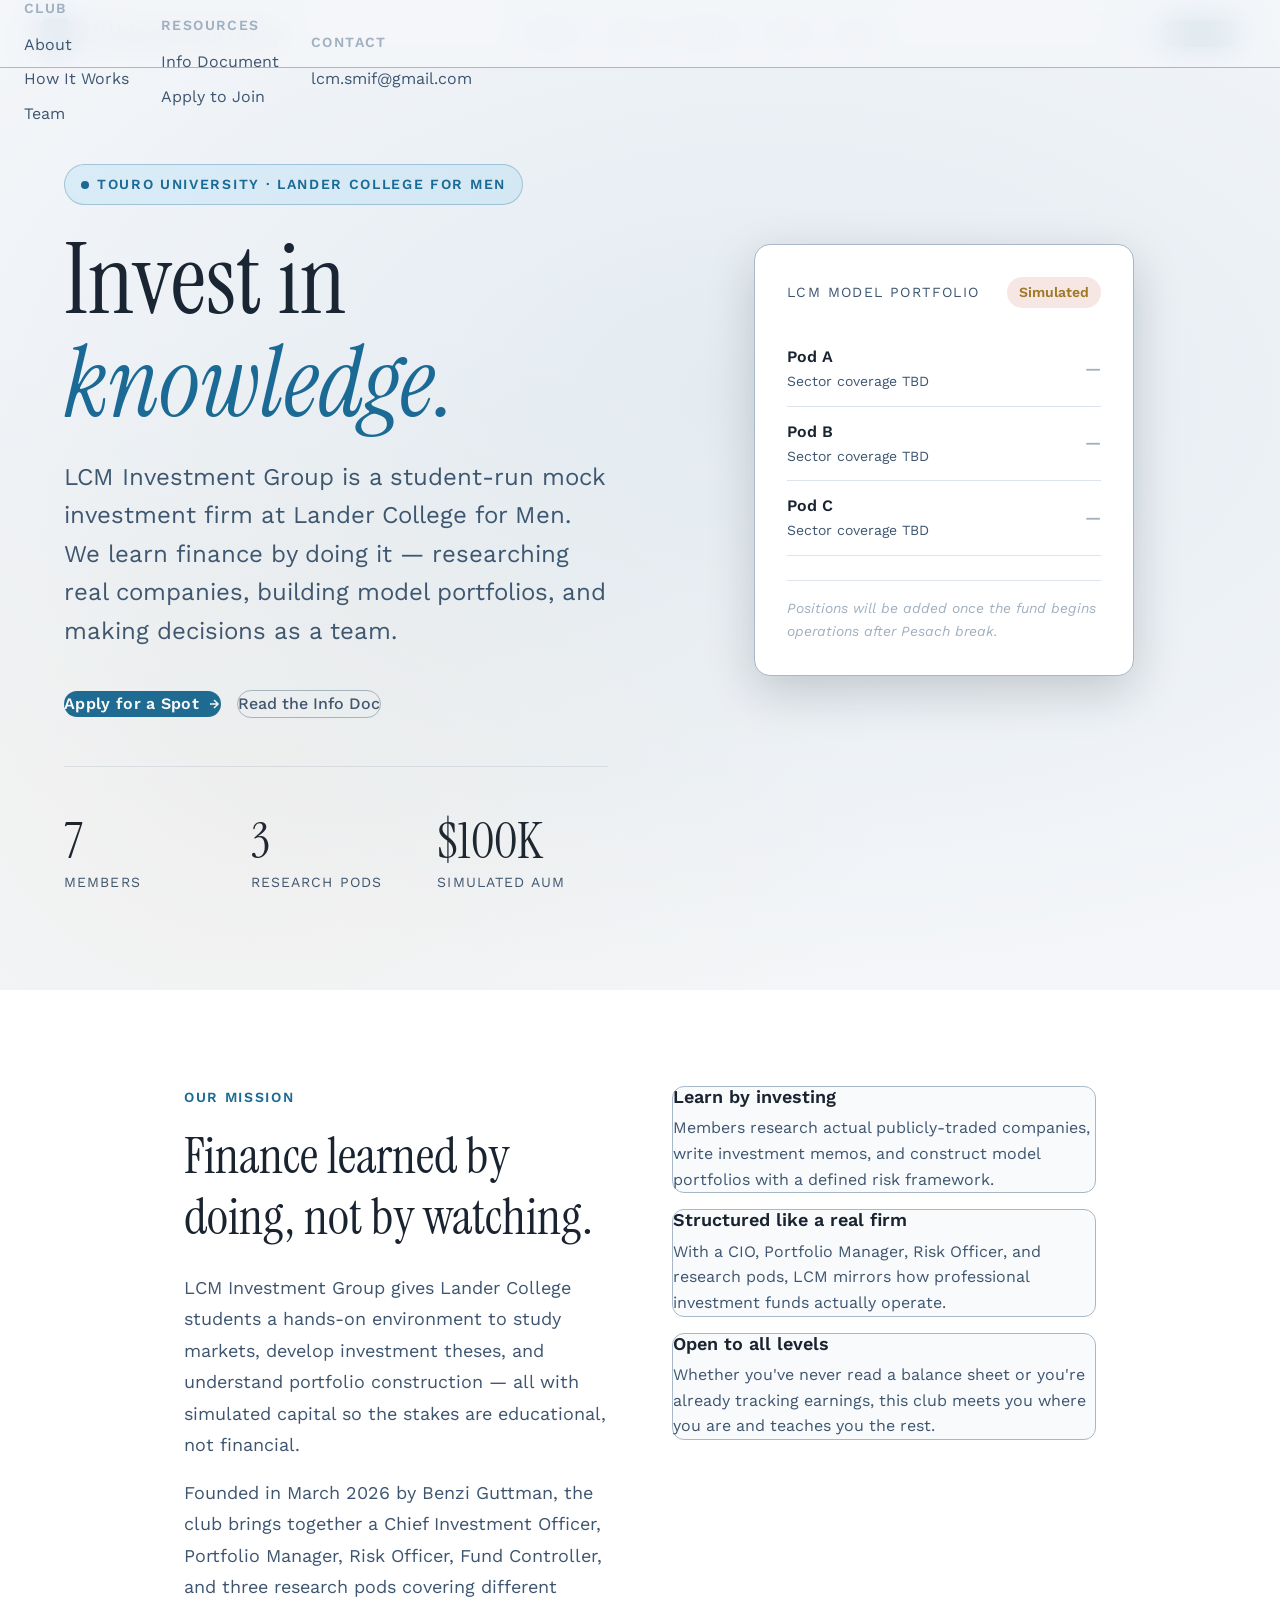
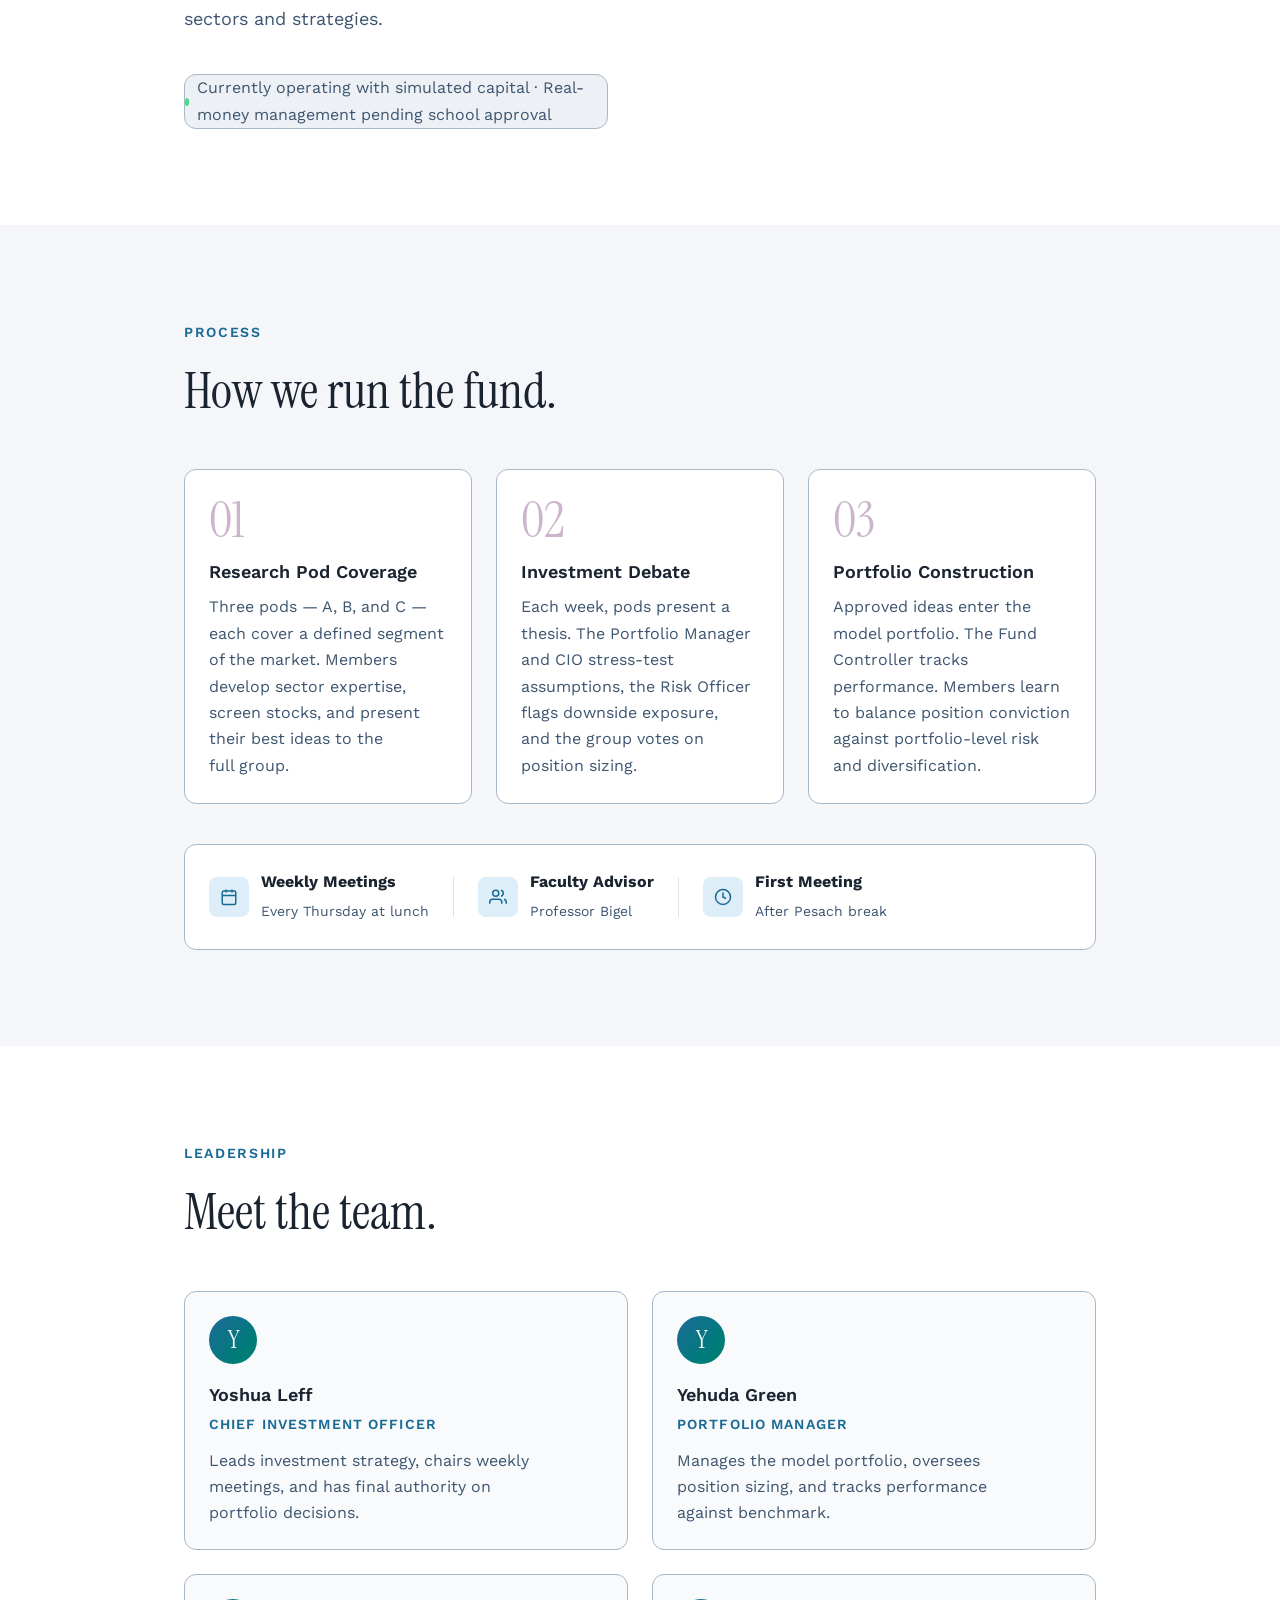
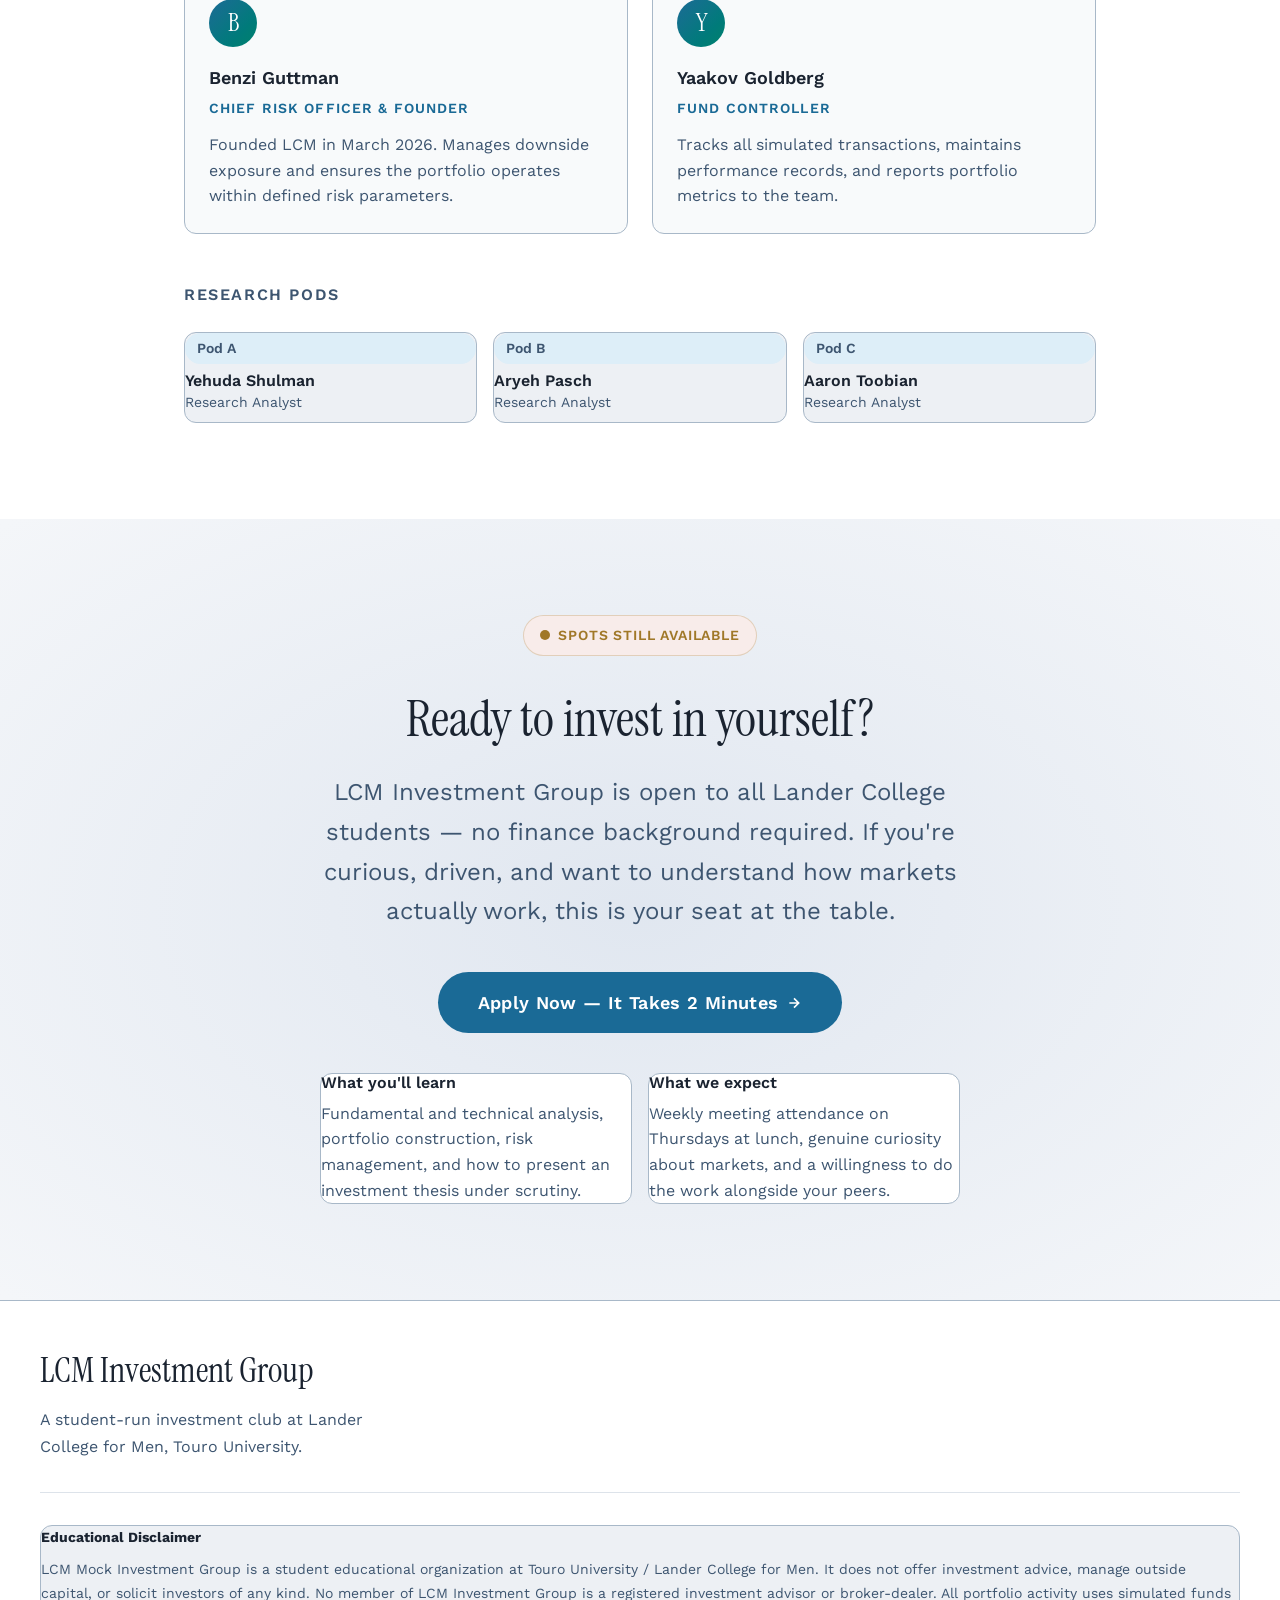
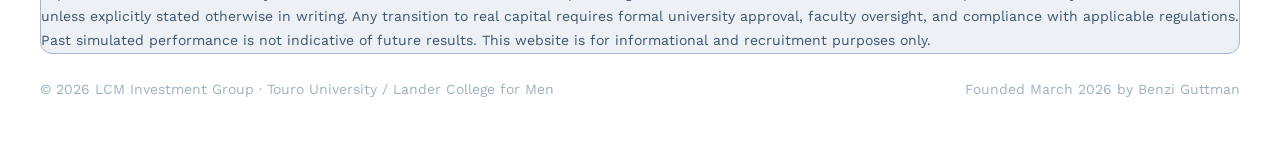
==== index.html @ 0250d92b "v3: hero stats above fold, 2x2 team grid, card alignment, step number contrast, light mode fixes" ====
<!DOCTYPE html>
<html lang="en" data-theme="dark">
<head>
<meta charset="UTF-8">
<meta name="viewport" content="width=device-width, initial-scale=1.0">
<title>LCM Investment Group</title>
<link rel="preconnect" href="https://fonts.googleapis.com">
<link rel="preconnect" href="https://fonts.gstatic.com" crossorigin>
<link href="https://fonts.googleapis.com/css2?family=Instrument+Serif:ital@0;1&family=Work+Sans:wght@300..700&display=swap" rel="stylesheet">
<style>
/* ── TOKENS ── */
:root {
  --text-xs:   clamp(0.75rem,  0.7rem  + 0.25vw, 0.875rem);
  --text-sm:   clamp(0.875rem, 0.8rem  + 0.35vw, 1rem);
  --text-base: clamp(1rem,     0.95rem + 0.25vw, 1.125rem);
  --text-lg:   clamp(1.125rem, 1rem    + 0.75vw, 1.5rem);
  --text-xl:   clamp(1.5rem,   1.2rem  + 1.25vw, 2.25rem);
  --text-2xl:  clamp(2rem,     1.2rem  + 2.5vw,  3.5rem);
  --text-hero: clamp(3rem,     0.5rem  + 7vw,    7rem);
  --space-1:0.25rem;--space-2:0.5rem;--space-3:0.75rem;--space-4:1rem;
  --space-6:1.5rem;--space-8:2rem;--space-10:2.5rem;--space-12:3rem;
  --space-16:4rem;--space-20:5rem;--space-24:6rem;
  --radius-sm:0.375rem;--radius-md:0.5rem;--radius-lg:0.75rem;--radius-xl:1rem;--radius-full:9999px;
  --transition-interactive:180ms cubic-bezier(0.16,1,0.3,1);
  --content-narrow:640px;--content-default:960px;--content-wide:1200px;
  --font-display:'Instrument Serif', Georgia, serif;
  --font-body:'Work Sans','Helvetica Neue',sans-serif;
}

/* DARK (default) */
[data-theme="dark"]{
  --color-bg:#0d1117;
  --color-surface:#13191f;
  --color-surface-2:#192028;
  --color-surface-offset:#1c242d;
  --color-divider:#243040;
  --color-border:#2a3a4a;
  --color-text:#d4dce8;
  --color-text-muted:#7a8fa6;
  --color-text-faint:#3d5060;
  --color-text-inverse:#0d1117;
  --color-primary:#4a9eca;
  --color-primary-hover:#2e84b4;
  --color-primary-active:#1a6a96;
  --color-primary-highlight:#1a2e3d;
  --color-gold:#c8a84b;
  --shadow-sm:0 1px 2px oklch(0 0 0/0.25);
  --shadow-md:0 4px 16px oklch(0 0 0/0.35);
  --shadow-lg:0 16px 48px oklch(0 0 0/0.5);
}
[data-theme="light"]{
  --color-bg:#f4f6f9;
  --color-surface:#ffffff;
  --color-surface-2:#f8fafb;
  --color-surface-offset:#edf0f4;
  --color-divider:#dde3ea;
  --color-border:#a8b8c8;
  --color-text:#1a2330;
  --color-text-muted:#3d5570;
  --color-text-faint:#a0b0c0;
  --color-text-inverse:#ffffff;
  --color-primary:#1a6a96;
  --color-primary-hover:#0d5580;
  --color-primary-active:#083e5e;
  --color-primary-highlight:#ddeef8;
  --color-gold:#a07828;
  --shadow-sm:0 1px 3px oklch(0.2 0.02 230/0.08);
  --shadow-md:0 4px 16px oklch(0.2 0.02 230/0.12);
  --shadow-lg:0 16px 48px oklch(0.2 0.02 230/0.18);
}

/* ── BASE ── */
*,*::before,*::after{box-sizing:border-box;margin:0;padding:0;}
html{scroll-behavior:smooth;scroll-padding-top:80px;-webkit-font-smoothing:antialiased;text-rendering:optimizeLegibility;}
body{min-height:100dvh;font-family:var(--font-body);font-size:var(--text-base);color:var(--color-text);background:var(--color-bg);line-height:1.65;transition:background var(--transition-interactive),color var(--transition-interactive);}
img,picture,video,canvas,svg{display:block;max-width:100%;}
ul[role="list"],ol[role="list"]{list-style:none;}
input,button,textarea,select{font:inherit;color:inherit;}
h1,h2,h3,h4,h5,h6{text-wrap:balance;line-height:1.15;}
p,li{text-wrap:pretty;max-width:68ch;}
button{cursor:pointer;background:none;border:none;}
a{color:inherit;text-decoration:none;transition:color var(--transition-interactive);}
:focus-visible{outline:2px solid var(--color-primary);outline-offset:3px;border-radius:var(--radius-sm);}
@media(prefers-reduced-motion:reduce){*,*::before,*::after{animation-duration:0.01ms!important;transition-duration:0.01ms!important;scroll-behavior:auto!important;}}

/* ── NAV ── */
nav{position:fixed;top:0;left:0;right:0;z-index:100;height:68px;display:flex;align-items:center;padding:0 var(--space-6);background:color-mix(in oklch,var(--color-bg) 85%,transparent);backdrop-filter:blur(16px);border-bottom:1px solid var(--color-border);transition:background var(--transition-interactive);}
.nav-inner{max-width:var(--content-wide);margin-inline:auto;width:100%;display:flex;align-items:center;justify-content:space-between;}
.nav-logo{display:flex;align-items:center;gap:var(--space-3);font-family:var(--font-display);font-size:var(--text-lg);font-weight:400;letter-spacing:0.02em;}
.nav-logo svg{flex-shrink:0;}
.nav-links{display:flex;align-items:center;gap:var(--space-6);}
.nav-links a{font-size:var(--text-sm);color:var(--color-text-muted);font-weight:500;letter-spacing:0.04em;text-transform:uppercase;transition:color var(--transition-interactive);}
.nav-links a:hover{color:var(--color-text);}
.nav-actions{display:flex;align-items:center;gap:var(--space-3);}
.btn-theme{padding:var(--space-2);border-radius:var(--radius-md);color:var(--color-text-muted);transition:color var(--transition-interactive),background var(--transition-interactive);}
.btn-theme:hover{color:var(--color-text);background:var(--color-surface-offset);}
.btn-primary{display:inline-flex;align-items:center;gap:var(--space-2);padding:var(--space-2) var(--space-5);background:var(--color-primary);color:var(--color-text-inverse);border-radius:var(--radius-full);font-size:var(--text-sm);font-weight:600;letter-spacing:0.02em;transition:background var(--transition-interactive),box-shadow var(--transition-interactive),transform var(--transition-interactive);}
.btn-primary:hover{background:var(--color-primary-hover);box-shadow:var(--shadow-md);transform:translateY(-1px);}
.btn-primary:active{transform:translateY(0);}
.hamburger{display:none;flex-direction:column;gap:5px;padding:var(--space-2);cursor:pointer;}
.hamburger span{display:block;width:22px;height:2px;background:var(--color-text);border-radius:2px;transition:transform 0.3s,opacity 0.3s;}
.mobile-menu{display:none;position:fixed;top:68px;left:0;right:0;background:var(--color-surface);border-bottom:1px solid var(--color-border);padding:var(--space-6);flex-direction:column;gap:var(--space-4);z-index:99;}
.mobile-menu.open{display:flex;}
.mobile-menu a{font-size:var(--text-base);color:var(--color-text-muted);font-weight:500;padding:var(--space-2) 0;border-bottom:1px solid var(--color-divider);}
.mobile-menu a:last-of-type{border-bottom:none;}
@media(max-width:768px){.nav-links{display:none;}.hamburger{display:flex;}.btn-primary{display:none;}}

/* ── SECTIONS ── */
section{padding-block:clamp(var(--space-16),8vw,var(--space-24));}
.container{max-width:var(--content-default);margin-inline:auto;padding-inline:var(--space-6);}
.container-wide{max-width:var(--content-wide);margin-inline:auto;padding-inline:var(--space-6);}

/* ── HERO ── */
#hero{padding-top:calc(68px + clamp(var(--space-16),8vw,var(--space-24)));padding-bottom:clamp(var(--space-16),8vw,var(--space-24));min-height:85dvh;display:flex;align-items:center;position:relative;overflow:hidden;}
.hero-bg{position:absolute;inset:0;background:radial-gradient(ellipse 80% 60% at 60% 40%,color-mix(in oklch,var(--color-primary) 8%,transparent),transparent),radial-gradient(ellipse 50% 50% at 20% 80%,color-mix(in oklch,var(--color-gold) 5%,transparent),transparent);pointer-events:none;}
.hero-grid{display:grid;grid-template-columns:1fr 1fr;gap:var(--space-16);align-items:start;}
.hero-eyebrow{display:inline-flex;align-items:center;gap:var(--space-2);font-size:var(--text-xs);font-weight:600;letter-spacing:0.12em;text-transform:uppercase;color:var(--color-primary);margin-bottom:var(--space-6);padding:var(--space-2) var(--space-4);background:var(--color-primary-highlight);border-radius:var(--radius-full);border:1px solid color-mix(in oklch,var(--color-primary) 30%,transparent);}
.hero-title{font-family:var(--font-display);font-size:var(--text-hero);font-weight:400;line-height:1.05;color:var(--color-text);margin-bottom:var(--space-6);}
.hero-title em{font-style:italic;color:var(--color-primary);}
.hero-subtitle{font-size:var(--text-lg);color:var(--color-text-muted);line-height:1.6;margin-bottom:var(--space-10);max-width:52ch;}
.hero-actions{display:flex;align-items:center;gap:var(--space-4);flex-wrap:wrap;}
.btn-outline{display:inline-flex;align-items:center;gap:var(--space-2);padding:var(--space-2) var(--space-5);border:1px solid var(--color-border);border-radius:var(--radius-full);font-size:var(--text-sm);font-weight:500;color:var(--color-text-muted);transition:border-color var(--transition-interactive),color var(--transition-interactive),background var(--transition-interactive);}
.btn-outline:hover{border-color:var(--color-primary);color:var(--color-text);background:var(--color-primary-highlight);}
.hero-stats{display:grid;grid-template-columns:repeat(3,1fr);gap:var(--space-4);margin-top:var(--space-12);padding-top:var(--space-12);border-top:1px solid var(--color-divider);}
.stat-value{font-family:var(--font-display);font-size:var(--text-2xl);font-weight:400;color:var(--color-text);line-height:1;}
.stat-label{font-size:var(--text-xs);color:var(--color-text-muted);text-transform:uppercase;letter-spacing:0.08em;margin-top:var(--space-1);}
.hero-visual{position:relative;display:flex;align-items:flex-start;justify-content:center;padding-top:5rem;}
.hero-card{background:var(--color-surface);border:1px solid var(--color-border);border-radius:var(--radius-xl);padding:var(--space-8);box-shadow:var(--shadow-lg);width:100%;max-width:380px;}
.card-header{display:flex;align-items:center;justify-content:space-between;margin-bottom:var(--space-6);}
.card-label{font-size:var(--text-xs);text-transform:uppercase;letter-spacing:0.1em;color:var(--color-text-muted);}
.card-badge{font-size:var(--text-xs);padding:var(--space-1) var(--space-3);background:color-mix(in oklch,var(--color-gold) 15%,var(--color-surface));color:var(--color-gold);border-radius:var(--radius-full);font-weight:600;}
.portfolio-row{display:flex;align-items:center;justify-content:space-between;padding:var(--space-3) 0;border-bottom:1px solid var(--color-divider);}
.portfolio-row:last-child{border-bottom:none;}
.ticker{font-weight:600;font-size:var(--text-sm);}
.ticker-name{font-size:var(--text-xs);color:var(--color-text-muted);}
.portfolio-change{font-size:var(--text-sm);font-weight:600;color:#4ade80;}
.portfolio-change.neg{color:#f87171;}
.card-footer{margin-top:var(--space-6);padding-top:var(--space-4);border-top:1px solid var(--color-divider);font-size:var(--text-xs);color:var(--color-text-faint);font-style:italic;}
@media(max-width:900px){.hero-grid{grid-template-columns:1fr;}.hero-visual{display:none;}}

/* ── ABOUT ── */
#about{background:var(--color-surface);}
.about-grid{display:grid;grid-template-columns:1fr 1fr;gap:var(--space-16);align-items:start;}
.section-eyebrow{font-size:var(--text-xs);font-weight:600;letter-spacing:0.12em;text-transform:uppercase;color:var(--color-primary);margin-bottom:var(--space-4);}
.section-title{font-family:var(--font-display);font-size:var(--text-2xl);font-weight:400;color:var(--color-text);margin-bottom:var(--space-6);line-height:1.2;}
.section-body{color:var(--color-text-muted);line-height:1.75;margin-bottom:var(--space-4);}
.status-pill{display:inline-flex;align-items:center;gap:var(--space-2);padding:var(--space-3) var(--space-5);background:var(--color-surface-offset);border:1px solid var(--color-border);border-radius:var(--radius-lg);font-size:var(--text-sm);color:var(--color-text-muted);margin-top:var(--space-6);}
.status-dot{width:8px;height:8px;border-radius:50%;background:#4ade80;animation:pulse 2s infinite;}
@keyframes pulse{0%,100%{opacity:1;}50%{opacity:0.4;}}
.about-pillars{display:flex;flex-direction:column;gap:var(--space-4);}
.pillar{padding:var(--space-5) var(--space-6);background:var(--color-surface-2);border:1px solid var(--color-border);border-radius:var(--radius-lg);}
.pillar h3{font-size:var(--text-base);font-weight:600;color:var(--color-text);margin-bottom:var(--space-2);}
.pillar p{font-size:var(--text-sm);color:var(--color-text-muted);line-height:1.6;}
@media(max-width:768px){.about-grid{grid-template-columns:1fr;gap:var(--space-10);}}

/* ── HOW IT WORKS ── */
.hiw-grid{display:grid;grid-template-columns:repeat(3,1fr);gap:var(--space-6);margin-top:var(--space-12);}
.hiw-card{padding:var(--space-6);background:var(--color-surface);border:1px solid var(--color-border);border-radius:var(--radius-lg);position:relative;}
.hiw-number{font-family:var(--font-display);font-size:var(--text-2xl);font-weight:400;color:color-mix(in oklch,var(--color-primary) 40%,var(--color-surface));line-height:1;margin-bottom:var(--space-4);}
.hiw-title{font-size:var(--text-base);font-weight:600;color:var(--color-text);margin-bottom:var(--space-3);}
.hiw-body{font-size:var(--text-sm);color:var(--color-text-muted);line-height:1.65;}
@media(max-width:768px){.hiw-grid{grid-template-columns:1fr;}}
.meetings-strip{margin-top:var(--space-10);padding:var(--space-6);background:var(--color-surface);border:1px solid var(--color-border);border-radius:var(--radius-lg);display:flex;align-items:center;gap:var(--space-6);flex-wrap:wrap;}
.meeting-item{display:flex;align-items:center;gap:var(--space-3);}
.meeting-icon{width:40px;height:40px;border-radius:var(--radius-md);background:var(--color-primary-highlight);display:flex;align-items:center;justify-content:center;flex-shrink:0;}
.meeting-text strong{display:block;font-size:var(--text-sm);color:var(--color-text);}
.meeting-text span{font-size:var(--text-xs);color:var(--color-text-muted);}
.sep{width:1px;height:40px;background:var(--color-divider);}
@media(max-width:600px){.sep{display:none;}.meetings-strip{flex-direction:column;align-items:flex-start;}}

/* ── TEAM ── */
#team{background:var(--color-surface);}
.team-grid{display:grid;grid-template-columns:repeat(2,1fr);gap:var(--space-6);margin-top:var(--space-12);}
.team-card{padding:var(--space-6);background:var(--color-surface-2);border:1px solid var(--color-border);border-radius:var(--radius-lg);transition:box-shadow var(--transition-interactive),transform var(--transition-interactive);}
.team-card:hover{box-shadow:var(--shadow-md);transform:translateY(-2px);}
.team-avatar{width:48px;height:48px;border-radius:var(--radius-full);background:linear-gradient(135deg,var(--color-primary),color-mix(in oklch,var(--color-primary) 60%,var(--color-gold)));display:flex;align-items:center;justify-content:center;font-family:var(--font-display);font-size:var(--text-lg);color:white;font-weight:400;margin-bottom:var(--space-4);}
.team-name{font-weight:600;font-size:var(--text-base);color:var(--color-text);margin-bottom:var(--space-1);}
.team-role{font-size:var(--text-xs);text-transform:uppercase;letter-spacing:0.08em;color:var(--color-primary);font-weight:600;margin-bottom:var(--space-3);}
.team-desc{font-size:var(--text-sm);color:var(--color-text-muted);line-height:1.6;}
.pod-section{margin-top:var(--space-12);}
.pod-title{font-size:var(--text-sm);font-weight:600;text-transform:uppercase;letter-spacing:0.1em;color:var(--color-text-muted);margin-bottom:var(--space-6);}
.pod-grid{display:grid;grid-template-columns:repeat(3,1fr);gap:var(--space-4);}
.pod-card{padding:var(--space-5);background:var(--color-surface-offset);border:1px solid var(--color-border);border-radius:var(--radius-lg);}
.pod-card h4{font-size:var(--text-sm);font-weight:600;color:var(--color-text);}
.pod-card span{font-size:var(--text-xs);color:var(--color-text-muted);display:block;margin-bottom:var(--space-2);}
.pod-label{font-size:var(--text-xs);padding:var(--space-1) var(--space-3);border-radius:var(--radius-full);background:var(--color-primary-highlight);color:var(--color-primary);font-weight:600;display:inline-block;}
@media(max-width:768px){.pod-grid{grid-template-columns:1fr;}.team-grid{grid-template-columns:1fr;}}

/* ── JOIN ── */
#join{background:radial-gradient(ellipse 70% 70% at 50% 50%,color-mix(in oklch,var(--color-primary) 10%,var(--color-bg)),var(--color-bg));}
.join-inner{max-width:var(--content-narrow);margin-inline:auto;text-align:center;}
.join-inner .section-title{font-size:var(--text-2xl);}
.join-body{font-size:var(--text-lg);color:var(--color-text-muted);margin-bottom:var(--space-10);max-width:50ch;margin-inline:auto;}
.join-cards{display:grid;grid-template-columns:1fr 1fr;gap:var(--space-4);margin-top:var(--space-10);text-align:left;}
.join-card{padding:var(--space-5);background:var(--color-surface);border:1px solid var(--color-border);border-radius:var(--radius-lg);}
.join-card h3{font-size:var(--text-sm);font-weight:600;color:var(--color-text);margin-bottom:var(--space-2);}
.join-card p{font-size:var(--text-sm);color:var(--color-text-muted);line-height:1.6;}
.spots-badge{display:inline-flex;align-items:center;gap:var(--space-2);padding:var(--space-2) var(--space-4);background:color-mix(in oklch,var(--color-gold) 12%,var(--color-surface));border:1px solid color-mix(in oklch,var(--color-gold) 25%,transparent);color:var(--color-gold);border-radius:var(--radius-full);font-size:var(--text-xs);font-weight:600;letter-spacing:0.06em;text-transform:uppercase;margin-bottom:var(--space-8);}
@media(max-width:600px){.join-cards{grid-template-columns:1fr;}}

/* ── FOOTER ── */
footer{background:var(--color-surface);border-top:1px solid var(--color-border);padding:var(--space-10) var(--space-6);}
.footer-inner{max-width:var(--content-wide);margin-inline:auto;}
.footer-top{display:flex;justify-content:space-between;align-items:flex-start;gap:var(--space-8);margin-bottom:var(--space-8);padding-bottom:var(--space-8);border-bottom:1px solid var(--color-divider);flex-wrap:wrap;}
.footer-logo{font-family:var(--font-display);font-size:var(--text-xl);color:var(--color-text);}
.footer-tagline{font-size:var(--text-sm);color:var(--color-text-muted);margin-top:var(--space-2);max-width:36ch;}
.footer-nav{display:flex;gap:var(--space-8);flex-wrap:wrap;}
.footer-nav-col h4{font-size:var(--text-xs);font-weight:600;text-transform:uppercase;letter-spacing:0.1em;color:var(--color-text-faint);margin-bottom:var(--space-4);}
.footer-nav-col a{display:block;font-size:var(--text-sm);color:var(--color-text-muted);margin-bottom:var(--space-2);transition:color var(--transition-interactive);}
.footer-nav-col a:hover{color:var(--color-text);}
.footer-disclaimer{background:var(--color-surface-offset);border:1px solid var(--color-border);border-radius:var(--radius-lg);padding:var(--space-5) var(--space-6);font-size:var(--text-xs);color:var(--color-text-muted);line-height:1.7;}
.footer-disclaimer strong{color:var(--color-text);display:block;margin-bottom:var(--space-2);}
.footer-bottom{margin-top:var(--space-6);display:flex;justify-content:space-between;align-items:center;gap:var(--space-4);flex-wrap:wrap;}
.footer-copy{font-size:var(--text-xs);color:var(--color-text-faint);}

/* ── SCROLL REVEAL ── */
.reveal{opacity:0;transform:translateY(20px);transition:opacity 0.6s cubic-bezier(0.16,1,0.3,1),transform 0.6s cubic-bezier(0.16,1,0.3,1);}
.reveal.visible{opacity:1;transform:none;}
</style>
</head>
<body>

<!-- NAV -->
<nav>
  <div class="nav-inner">
    <a href="#hero" class="nav-logo" aria-label="LCM Investment Group home">
      <svg width="32" height="32" viewBox="0 0 32 32" fill="none" aria-hidden="true">
        <rect width="32" height="32" rx="8" fill="var(--color-primary)"/>
        <text x="16" y="22" text-anchor="middle" font-family="Georgia,serif" font-size="14" font-weight="700" fill="white">LCM</text>
      </svg>
      LCM Investment Group
    </a>
    <div class="nav-links">
      <a href="#about">About</a>
      <a href="#how-it-works">How It Works</a>
      <a href="#team">Team</a>
      <a href="#join">Join</a>
    </div>
    <div class="nav-actions">
      <button class="btn-theme" data-theme-toggle aria-label="Switch to light mode">
        <svg width="18" height="18" viewBox="0 0 24 24" fill="none" stroke="currentColor" stroke-width="2"><path d="M21 12.79A9 9 0 1 1 11.21 3 7 7 0 0 0 21 12.79z"/></svg>
      </button>
      <a href="https://docs.google.com/forms/d/e/1FAIpQLSfr2iIIX5mqm8g7_Rid_zwFWo1zIdZO_jrtp0y2jBqAqrcKNw/viewform" target="_blank" rel="noopener noreferrer" class="btn-primary">Join Now</a>
    </div>
    <button class="hamburger" aria-label="Open navigation" aria-expanded="false" id="hamburger">
      <span></span><span></span><span></span>
    </button>
  </div>
</nav>

<div class="mobile-menu" id="mobile-menu" role="navigation" aria-label="Mobile navigation">
  <a href="#about" onclick="closeMobile()">About</a>
  <a href="#how-it-works" onclick="closeMobile()">How It Works</a>
  <a href="#team" onclick="closeMobile()">Team</a>
  <a href="#join" onclick="closeMobile()">Join</a>
  <a href="https://docs.google.com/forms/d/e/1FAIpQLSfr2iIIX5mqm8g7_Rid_zwFWo1zIdZO_jrtp0y2jBqAqrcKNw/viewform" target="_blank" rel="noopener noreferrer" class="btn-primary" style="margin-top:0.5rem;justify-content:center;">Apply Now</a>
</div>

<!-- HERO -->
<section id="hero">
  <div class="hero-bg" aria-hidden="true"></div>
  <div class="container-wide">
    <div class="hero-grid">
      <div>
        <div class="hero-eyebrow reveal">
          <svg width="8" height="8" viewBox="0 0 8 8" fill="currentColor" aria-hidden="true"><circle cx="4" cy="4" r="4"/></svg>
          Touro University · Lander College for Men
        </div>
        <h1 class="hero-title reveal">
          Invest in<br><em>knowledge.</em>
        </h1>
        <p class="hero-subtitle reveal">
          LCM Investment Group is a student-run mock investment firm at Lander College for Men. We learn finance by doing it — researching real companies, building model portfolios, and making decisions as a team.
        </p>
        <div class="hero-actions reveal">
          <a href="https://docs.google.com/forms/d/e/1FAIpQLSfr2iIIX5mqm8g7_Rid_zwFWo1zIdZO_jrtp0y2jBqAqrcKNw/viewform" target="_blank" rel="noopener noreferrer" class="btn-primary">
            Apply for a Spot
            <svg width="14" height="14" viewBox="0 0 24 24" fill="none" stroke="currentColor" stroke-width="2.5" aria-hidden="true"><path d="M5 12h14M12 5l7 7-7 7"/></svg>
          </a>
          <a href="https://docs.google.com/document/d/1LVEuWN-xTGbvA8P8xXho91gXIbt4tIsUsh_a20SpdHM/edit?usp=sharing" target="_blank" rel="noopener noreferrer" class="btn-outline">
            Read the Info Doc
          </a>
        </div>
        <div class="hero-stats reveal">
          <div><div class="stat-value">7</div><div class="stat-label">Members</div></div>
          <div><div class="stat-value">3</div><div class="stat-label">Research Pods</div></div>
          <div><div class="stat-value">$100K</div><div class="stat-label">Simulated AUM</div></div>
        </div>
      </div>
      <div class="hero-visual" aria-hidden="true">
        <div class="hero-card">
          <div class="card-header">
            <span class="card-label">LCM Model Portfolio</span>
            <span class="card-badge">Simulated</span>
          </div>
          <div class="portfolio-row">
            <div><div class="ticker">Pod A</div><div class="ticker-name">Sector coverage TBD</div></div>
            <div class="portfolio-change" style="color:var(--color-text-faint);">—</div>
          </div>
          <div class="portfolio-row">
            <div><div class="ticker">Pod B</div><div class="ticker-name">Sector coverage TBD</div></div>
            <div class="portfolio-change" style="color:var(--color-text-faint);">—</div>
          </div>
          <div class="portfolio-row">
            <div><div class="ticker">Pod C</div><div class="ticker-name">Sector coverage TBD</div></div>
            <div class="portfolio-change" style="color:var(--color-text-faint);">—</div>
          </div>
          <div class="card-footer">Positions will be added once the fund begins operations after Pesach break.</div>
        </div>
      </div>
    </div>
  </div>
</section>

<!-- ABOUT -->
<section id="about">
  <div class="container">
    <div class="about-grid">
      <div>
        <p class="section-eyebrow reveal">Our Mission</p>
        <h2 class="section-title reveal">Finance learned by doing, not by watching.</h2>
        <p class="section-body reveal">
          LCM Investment Group gives Lander College students a hands-on environment to study markets, develop investment theses, and understand portfolio construction — all with simulated capital so the stakes are educational, not financial.
        </p>
        <p class="section-body reveal">
          Founded in March 2026 by Benzi Guttman, the club brings together a Chief Investment Officer, Portfolio Manager, Risk Officer, Fund Controller, and three research pods covering different sectors and strategies.
        </p>
        <div class="status-pill reveal">
          <span class="status-dot"></span>
          Currently operating with simulated capital · Real-money management pending school approval
        </div>
      </div>
      <div class="about-pillars reveal">
        <div class="pillar">
          <h3>Learn by investing</h3>
          <p>Members research actual publicly-traded companies, write investment memos, and construct model portfolios with a defined risk framework.</p>
        </div>
        <div class="pillar">
          <h3>Structured like a real firm</h3>
          <p>With a CIO, Portfolio Manager, Risk Officer, and research pods, LCM mirrors how professional investment funds actually operate.</p>
        </div>
        <div class="pillar">
          <h3>Open to all levels</h3>
          <p>Whether you've never read a balance sheet or you're already tracking earnings, this club meets you where you are and teaches you the rest.</p>
        </div>
      </div>
    </div>
  </div>
</section>

<!-- HOW IT WORKS -->
<section id="how-it-works">
  <div class="container">
    <p class="section-eyebrow reveal">Process</p>
    <h2 class="section-title reveal">How we run the fund.</h2>
    <div class="hiw-grid">
      <div class="hiw-card reveal">
        <div class="hiw-number">01</div>
        <h3 class="hiw-title">Research Pod Coverage</h3>
        <p class="hiw-body">Three pods — A, B, and C — each cover a defined segment of the market. Members develop sector expertise, screen stocks, and present their best ideas to the full group.</p>
      </div>
      <div class="hiw-card reveal">
        <div class="hiw-number">02</div>
        <h3 class="hiw-title">Investment Debate</h3>
        <p class="hiw-body">Each week, pods present a thesis. The Portfolio Manager and CIO stress-test assumptions, the Risk Officer flags downside exposure, and the group votes on position sizing.</p>
      </div>
      <div class="hiw-card reveal">
        <div class="hiw-number">03</div>
        <h3 class="hiw-title">Portfolio Construction</h3>
        <p class="hiw-body">Approved ideas enter the model portfolio. The Fund Controller tracks performance. Members learn to balance position conviction against portfolio-level risk and diversification.</p>
      </div>
    </div>
    <div class="meetings-strip reveal">
      <div class="meeting-item">
        <div class="meeting-icon">
          <svg width="18" height="18" viewBox="0 0 24 24" fill="none" stroke="var(--color-primary)" stroke-width="2" aria-hidden="true"><rect x="3" y="4" width="18" height="18" rx="2"/><line x1="16" y1="2" x2="16" y2="6"/><line x1="8" y1="2" x2="8" y2="6"/><line x1="3" y1="10" x2="21" y2="10"/></svg>
        </div>
        <div class="meeting-text">
          <strong>Weekly Meetings</strong>
          <span>Every Thursday at lunch</span>
        </div>
      </div>
      <div class="sep" aria-hidden="true"></div>
      <div class="meeting-item">
        <div class="meeting-icon">
          <svg width="18" height="18" viewBox="0 0 24 24" fill="none" stroke="var(--color-primary)" stroke-width="2" aria-hidden="true"><path d="M17 21v-2a4 4 0 0 0-4-4H5a4 4 0 0 0-4 4v2"/><circle cx="9" cy="7" r="4"/><path d="M23 21v-2a4 4 0 0 0-3-3.87"/><path d="M16 3.13a4 4 0 0 1 0 7.75"/></svg>
        </div>
        <div class="meeting-text">
          <strong>Faculty Advisor</strong>
          <span>Professor Bigel</span>
        </div>
      </div>
      <div class="sep" aria-hidden="true"></div>
      <div class="meeting-item">
        <div class="meeting-icon">
          <svg width="18" height="18" viewBox="0 0 24 24" fill="none" stroke="var(--color-primary)" stroke-width="2" aria-hidden="true"><circle cx="12" cy="12" r="10"/><polyline points="12 6 12 12 16 14"/></svg>
        </div>
        <div class="meeting-text">
          <strong>First Meeting</strong>
          <span>After Pesach break</span>
        </div>
      </div>
    </div>
  </div>
</section>

<!-- TEAM -->
<section id="team">
  <div class="container">
    <p class="section-eyebrow reveal">Leadership</p>
    <h2 class="section-title reveal">Meet the team.</h2>
    <div class="team-grid">
      <div class="team-card reveal">
        <div class="team-avatar">Y</div>
        <div class="team-name">Yoshua Leff</div>
        <div class="team-role">Chief Investment Officer</div>
        <p class="team-desc">Leads investment strategy, chairs weekly meetings, and has final authority on portfolio decisions.</p>
      </div>
      <div class="team-card reveal">
        <div class="team-avatar">Y</div>
        <div class="team-name">Yehuda Green</div>
        <div class="team-role">Portfolio Manager</div>
        <p class="team-desc">Manages the model portfolio, oversees position sizing, and tracks performance against benchmark.</p>
      </div>
      <div class="team-card reveal">
        <div class="team-avatar">B</div>
        <div class="team-name">Benzi Guttman</div>
        <div class="team-role">Chief Risk Officer & Founder</div>
        <p class="team-desc">Founded LCM in March 2026. Manages downside exposure and ensures the portfolio operates within defined risk parameters.</p>
      </div>
      <div class="team-card reveal">
        <div class="team-avatar">Y</div>
        <div class="team-name">Yaakov Goldberg</div>
        <div class="team-role">Fund Controller</div>
        <p class="team-desc">Tracks all simulated transactions, maintains performance records, and reports portfolio metrics to the team.</p>
      </div>
    </div>
    <div class="pod-section reveal">
      <p class="pod-title">Research Pods</p>
      <div class="pod-grid">
        <div class="pod-card">
          <span class="pod-label">Pod A</span>
          <h4 style="margin-top:0.5rem;">Yehuda Shulman</h4>
          <span>Research Analyst</span>
        </div>
        <div class="pod-card">
          <span class="pod-label">Pod B</span>
          <h4 style="margin-top:0.5rem;">Aryeh Pasch</h4>
          <span>Research Analyst</span>
        </div>
        <div class="pod-card">
          <span class="pod-label">Pod C</span>
          <h4 style="margin-top:0.5rem;">Aaron Toobian</h4>
          <span>Research Analyst</span>
        </div>
      </div>
    </div>
  </div>
</section>

<!-- JOIN -->
<section id="join">
  <div class="container">
    <div class="join-inner">
      <div class="spots-badge reveal">
        <svg width="10" height="10" viewBox="0 0 10 10" fill="currentColor" aria-hidden="true"><circle cx="5" cy="5" r="5"/></svg>
        Spots Still Available
      </div>
      <h2 class="section-title reveal">Ready to invest in yourself?</h2>
      <p class="join-body reveal">
        LCM Investment Group is open to all Lander College students — no finance background required. If you're curious, driven, and want to understand how markets actually work, this is your seat at the table.
      </p>
      <a href="https://docs.google.com/forms/d/e/1FAIpQLSfr2iIIX5mqm8g7_Rid_zwFWo1zIdZO_jrtp0y2jBqAqrcKNw/viewform" target="_blank" rel="noopener noreferrer" class="btn-primary reveal" style="font-size:var(--text-base);padding:var(--space-4) var(--space-10);border-radius:var(--radius-full);">
        Apply Now — It Takes 2 Minutes
        <svg width="16" height="16" viewBox="0 0 24 24" fill="none" stroke="currentColor" stroke-width="2.5" aria-hidden="true"><path d="M5 12h14M12 5l7 7-7 7"/></svg>
      </a>
      <div class="join-cards reveal">
        <div class="join-card">
          <h3>What you'll learn</h3>
          <p>Fundamental and technical analysis, portfolio construction, risk management, and how to present an investment thesis under scrutiny.</p>
        </div>
        <div class="join-card">
          <h3>What we expect</h3>
          <p>Weekly meeting attendance on Thursdays at lunch, genuine curiosity about markets, and a willingness to do the work alongside your peers.</p>
        </div>
      </div>
    </div>
  </div>
</section>

<!-- FOOTER -->
<footer>
  <div class="footer-inner">
    <div class="footer-top">
      <div>
        <div class="footer-logo">LCM Investment Group</div>
        <p class="footer-tagline">A student-run investment club at Lander College for Men, Touro University.</p>
      </div>
      <nav class="footer-nav" aria-label="Footer navigation">
        <div class="footer-nav-col">
          <h4>Club</h4>
          <a href="#about">About</a>
          <a href="#how-it-works">How It Works</a>
          <a href="#team">Team</a>
        </div>
        <div class="footer-nav-col">
          <h4>Resources</h4>
          <a href="https://docs.google.com/document/d/1LVEuWN-xTGbvA8P8xXho91gXIbt4tIsUsh_a20SpdHM/edit?usp=sharing" target="_blank" rel="noopener noreferrer">Info Document</a>
          <a href="https://docs.google.com/forms/d/e/1FAIpQLSfr2iIIX5mqm8g7_Rid_zwFWo1zIdZO_jrtp0y2jBqAqrcKNw/viewform" target="_blank" rel="noopener noreferrer">Apply to Join</a>
        </div>
        <div class="footer-nav-col">
          <h4>Contact</h4>
          <a href="mailto:lcm.smif@gmail.com">lcm.smif@gmail.com</a>
        </div>
      </nav>
    </div>
    <div class="footer-disclaimer" role="note">
      <strong>Educational Disclaimer</strong>
      LCM Mock Investment Group is a student educational organization at Touro University / Lander College for Men. It does not offer investment advice, manage outside capital, or solicit investors of any kind. No member of LCM Investment Group is a registered investment advisor or broker-dealer. All portfolio activity uses simulated funds unless explicitly stated otherwise in writing. Any transition to real capital requires formal university approval, faculty oversight, and compliance with applicable regulations. Past simulated performance is not indicative of future results. This website is for informational and recruitment purposes only.
    </div>
    <div class="footer-bottom">
      <span class="footer-copy">&copy; 2026 LCM Investment Group &middot; Touro University / Lander College for Men</span>
      <span class="footer-copy">Founded March 2026 by Benzi Guttman</span>
    </div>
  </div>
</footer>

<script>
// Theme toggle
(function(){
  const t=document.querySelector('[data-theme-toggle]'),r=document.documentElement;
  let d=matchMedia('(prefers-color-scheme:dark)').matches?'dark':'light';
  r.setAttribute('data-theme',d);
  if(t)t.addEventListener('click',()=>{
    d=d==='dark'?'light':'dark';
    r.setAttribute('data-theme',d);
    t.setAttribute('aria-label','Switch to '+(d==='dark'?'light':'dark')+' mode');
    t.innerHTML=d==='dark'
      ?'<svg width="18" height="18" viewBox="0 0 24 24" fill="none" stroke="currentColor" stroke-width="2"><path d="M21 12.79A9 9 0 1 1 11.21 3 7 7 0 0 0 21 12.79z"/></svg>'
      :'<svg width="18" height="18" viewBox="0 0 24 24" fill="none" stroke="currentColor" stroke-width="2"><circle cx="12" cy="12" r="5"/><path d="M12 1v2M12 21v2M4.22 4.22l1.42 1.42M18.36 18.36l1.42 1.42M1 12h2M21 12h2M4.22 19.78l1.42-1.42M18.36 5.64l1.42-1.42"/></svg>';
  });
})();

// Mobile nav
const hamburger=document.getElementById('hamburger');
const mobileMenu=document.getElementById('mobile-menu');
hamburger.addEventListener('click',()=>{
  const open=mobileMenu.classList.toggle('open');
  hamburger.setAttribute('aria-expanded',open);
});
function closeMobile(){mobileMenu.classList.remove('open');hamburger.setAttribute('aria-expanded','false');}

// Scroll reveal
const observer=new IntersectionObserver((entries)=>{
  entries.forEach(e=>{if(e.isIntersecting){e.target.classList.add('visible');}});
},{threshold:0.1,rootMargin:'0px 0px -40px 0px'});
document.querySelectorAll('.reveal').forEach(el=>observer.observe(el));
</script>
</body>
</html>
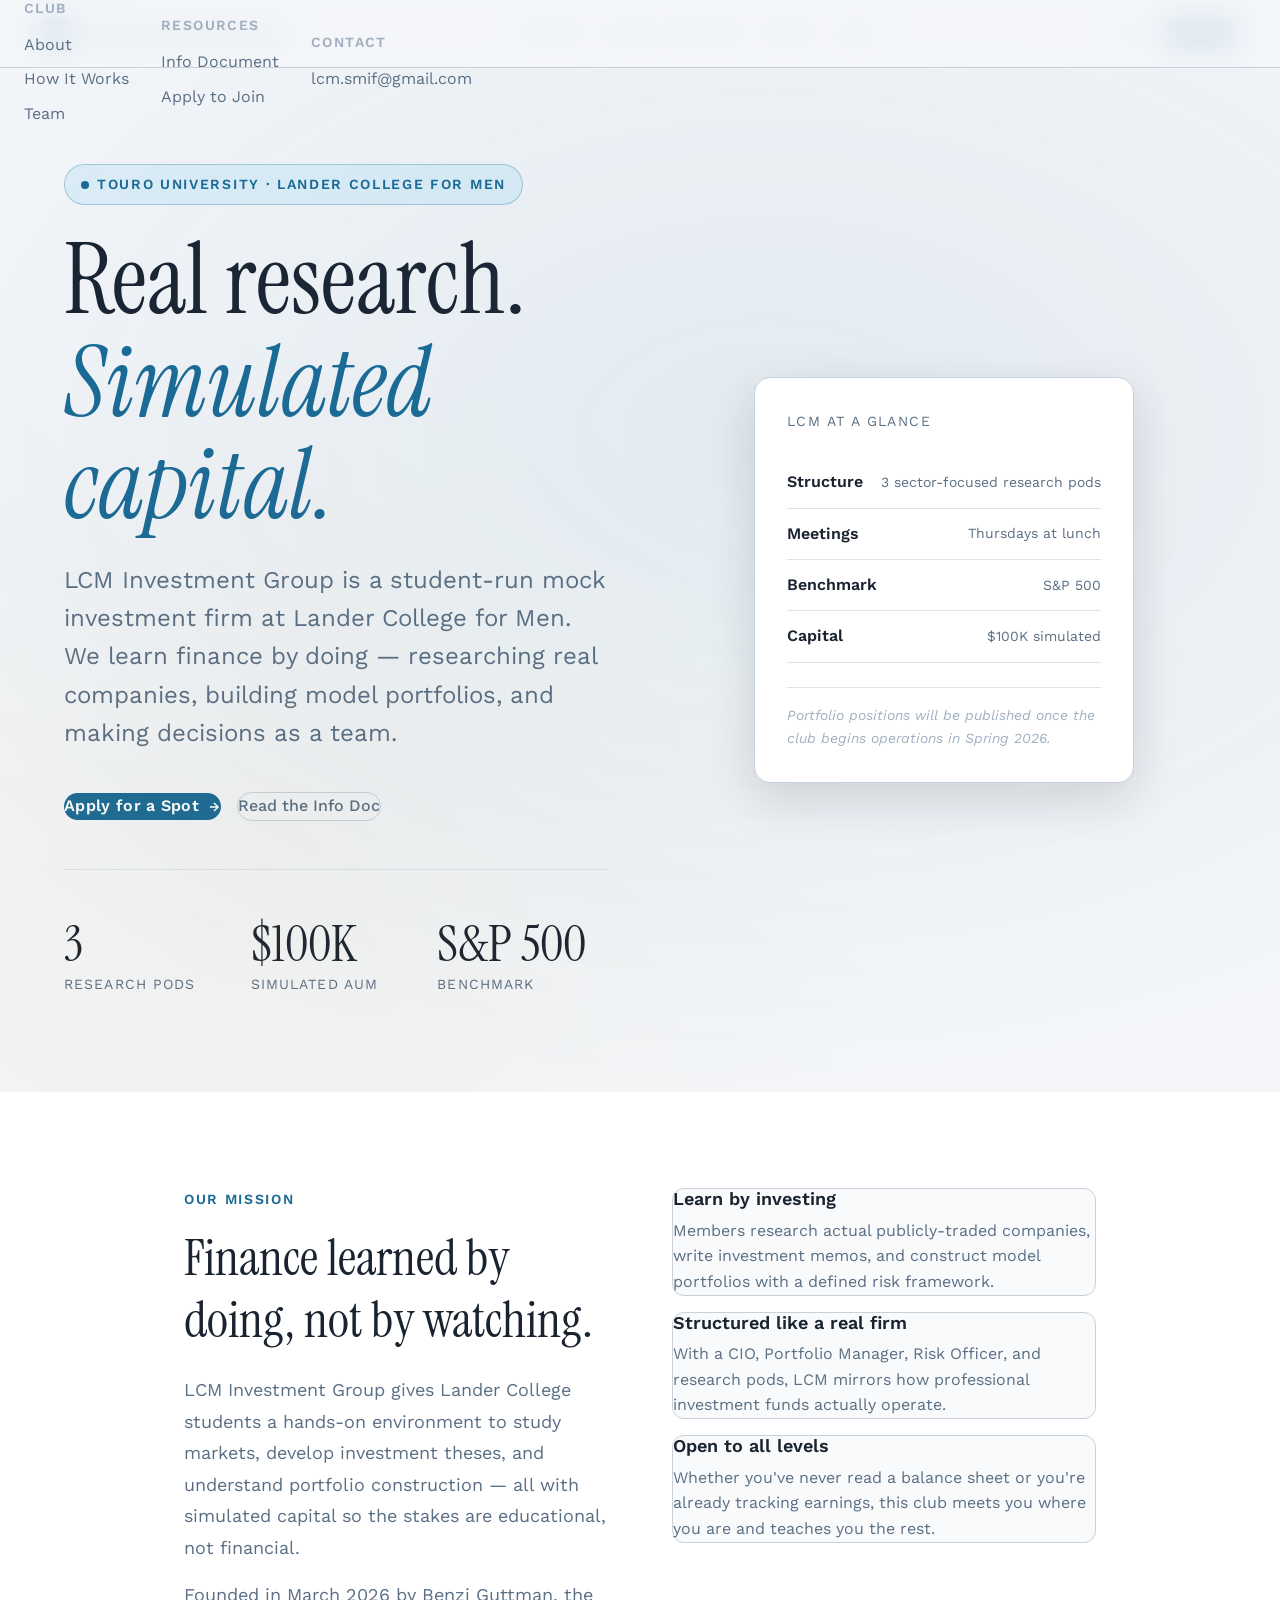
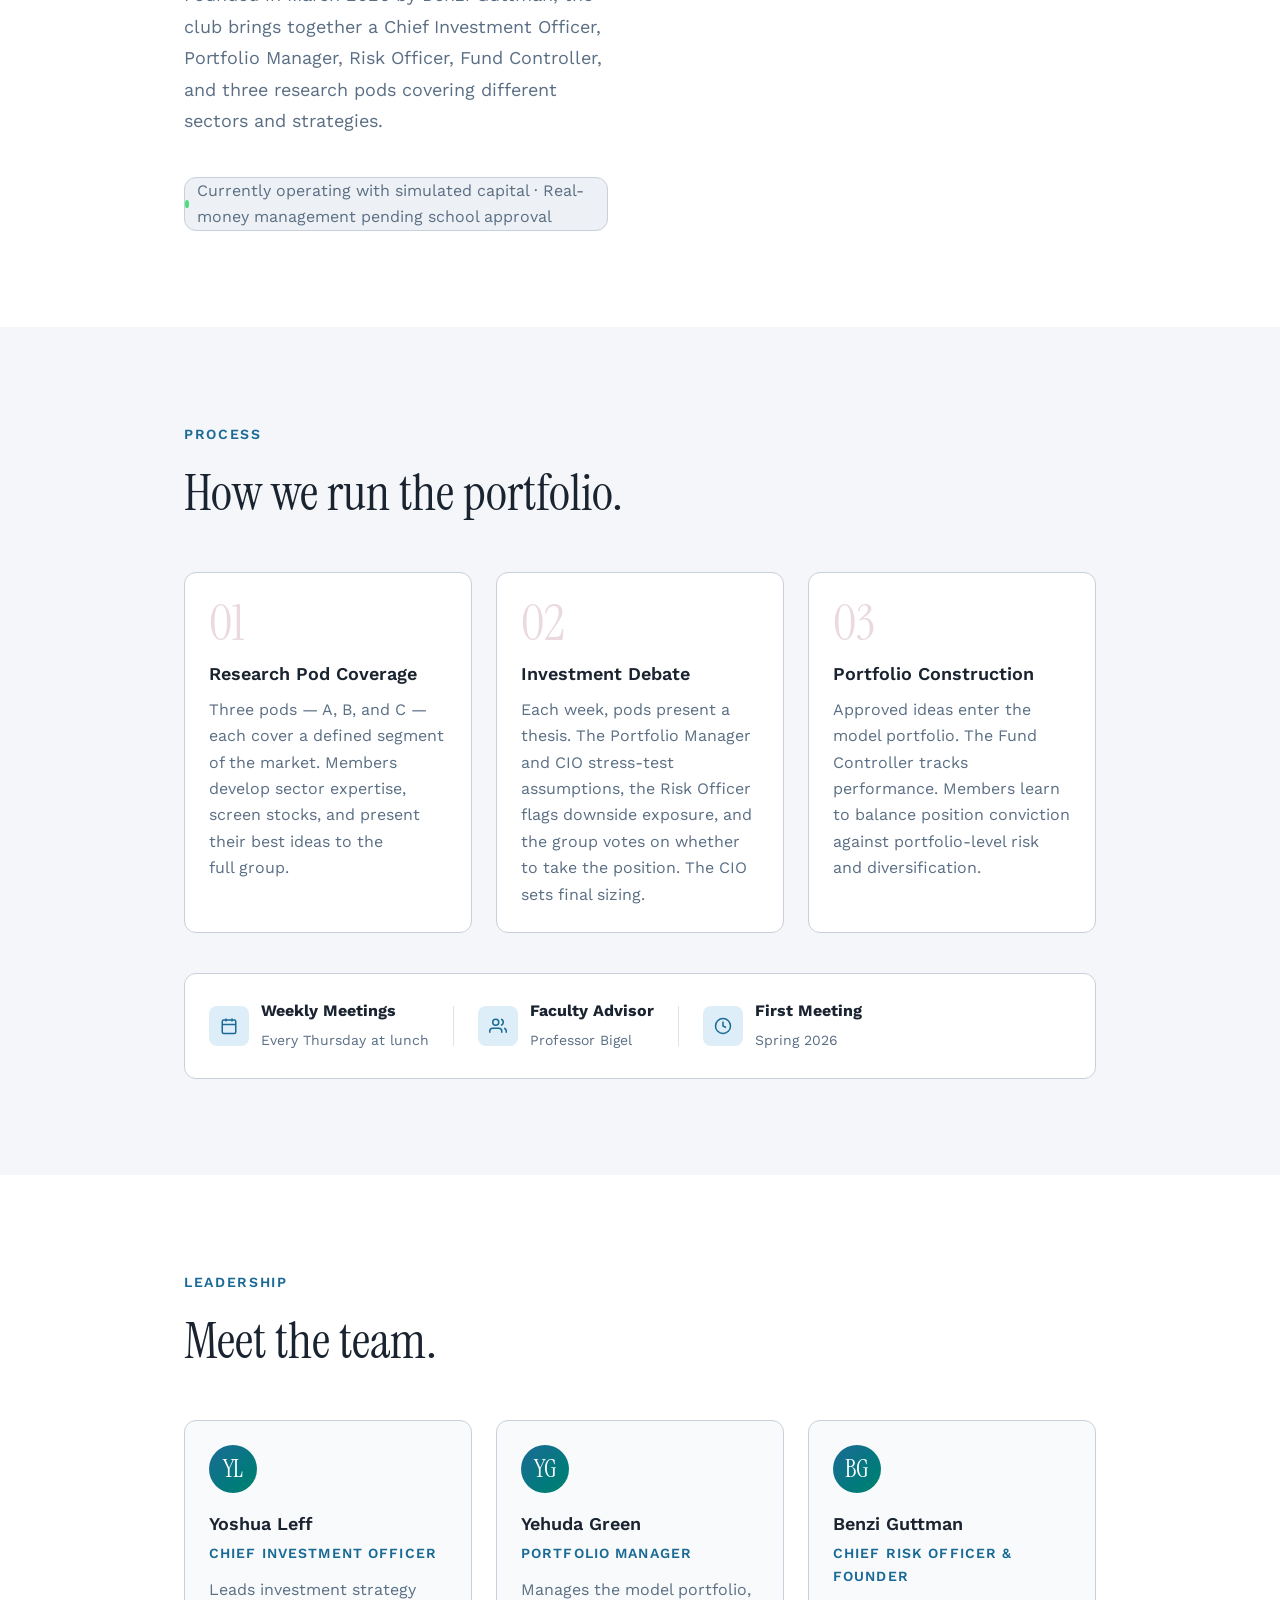
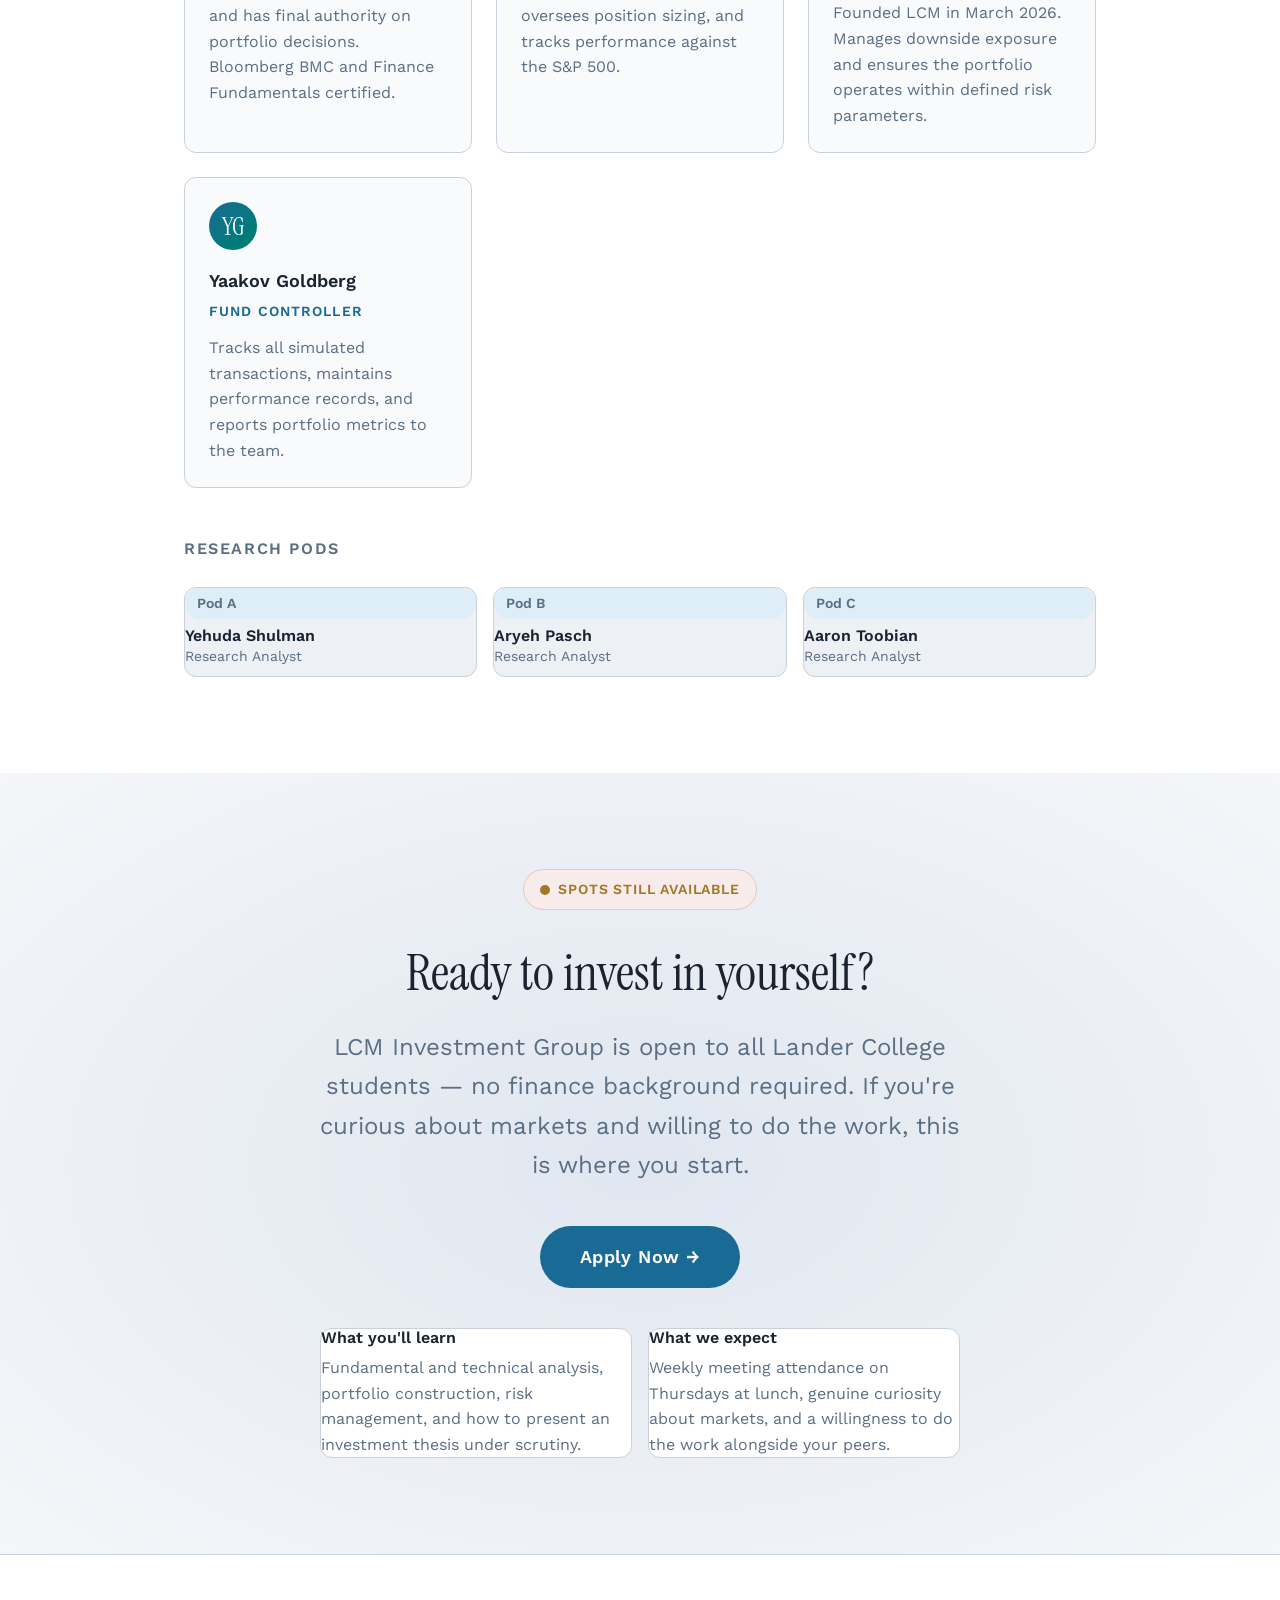
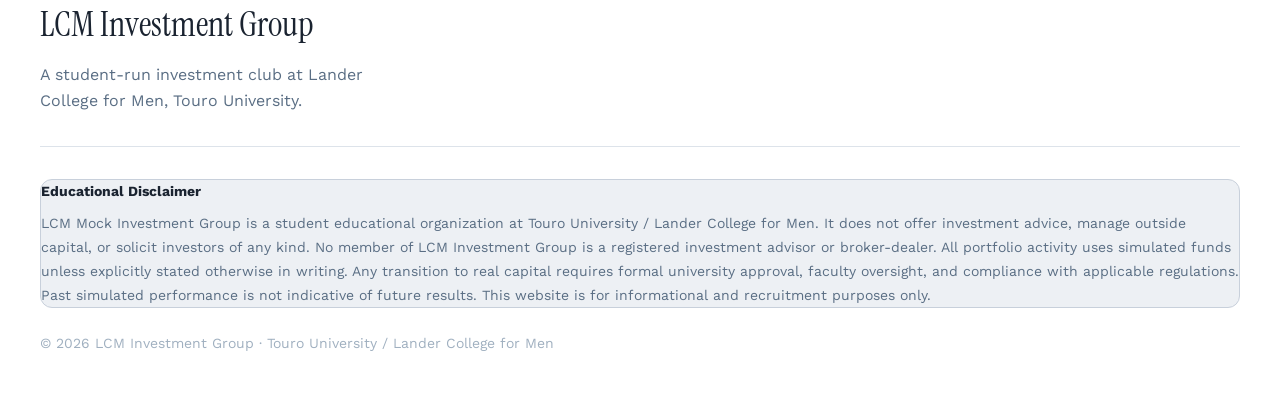
==== commit b0cd2b0d: "Revert "v3: hero stats above fold, 2x2 team grid, card alignment, step number contrast, light mode f" ====
--- a/index.html
+++ b/index.html
@@ -54,9 +54,9 @@
   --color-surface-2:#f8fafb;
   --color-surface-offset:#edf0f4;
   --color-divider:#dde3ea;
-  --color-border:#a8b8c8;
+  --color-border:#c8d0db;
   --color-text:#1a2330;
-  --color-text-muted:#3d5570;
+  --color-text-muted:#5a6e84;
   --color-text-faint:#a0b0c0;
   --color-text-inverse:#ffffff;
   --color-primary:#1a6a96;
@@ -65,8 +65,8 @@
   --color-primary-highlight:#ddeef8;
   --color-gold:#a07828;
   --shadow-sm:0 1px 3px oklch(0.2 0.02 230/0.08);
-  --shadow-md:0 4px 16px oklch(0.2 0.02 230/0.12);
-  --shadow-lg:0 16px 48px oklch(0.2 0.02 230/0.18);
+  --shadow-md:0 4px 16px oklch(0.2 0.02 230/0.1);
+  --shadow-lg:0 16px 48px oklch(0.2 0.02 230/0.14);
 }
 
 /* ── BASE ── */
@@ -111,9 +111,9 @@
 .container-wide{max-width:var(--content-wide);margin-inline:auto;padding-inline:var(--space-6);}
 
 /* ── HERO ── */
-#hero{padding-top:calc(68px + clamp(var(--space-16),8vw,var(--space-24)));padding-bottom:clamp(var(--space-16),8vw,var(--space-24));min-height:85dvh;display:flex;align-items:center;position:relative;overflow:hidden;}
+#hero{padding-top:calc(68px + clamp(var(--space-16),8vw,var(--space-24)));padding-bottom:clamp(var(--space-16),8vw,var(--space-24));min-height:100dvh;display:flex;align-items:center;position:relative;overflow:hidden;}
 .hero-bg{position:absolute;inset:0;background:radial-gradient(ellipse 80% 60% at 60% 40%,color-mix(in oklch,var(--color-primary) 8%,transparent),transparent),radial-gradient(ellipse 50% 50% at 20% 80%,color-mix(in oklch,var(--color-gold) 5%,transparent),transparent);pointer-events:none;}
-.hero-grid{display:grid;grid-template-columns:1fr 1fr;gap:var(--space-16);align-items:start;}
+.hero-grid{display:grid;grid-template-columns:1fr 1fr;gap:var(--space-16);align-items:center;}
 .hero-eyebrow{display:inline-flex;align-items:center;gap:var(--space-2);font-size:var(--text-xs);font-weight:600;letter-spacing:0.12em;text-transform:uppercase;color:var(--color-primary);margin-bottom:var(--space-6);padding:var(--space-2) var(--space-4);background:var(--color-primary-highlight);border-radius:var(--radius-full);border:1px solid color-mix(in oklch,var(--color-primary) 30%,transparent);}
 .hero-title{font-family:var(--font-display);font-size:var(--text-hero);font-weight:400;line-height:1.05;color:var(--color-text);margin-bottom:var(--space-6);}
 .hero-title em{font-style:italic;color:var(--color-primary);}
@@ -124,7 +124,7 @@
 .hero-stats{display:grid;grid-template-columns:repeat(3,1fr);gap:var(--space-4);margin-top:var(--space-12);padding-top:var(--space-12);border-top:1px solid var(--color-divider);}
 .stat-value{font-family:var(--font-display);font-size:var(--text-2xl);font-weight:400;color:var(--color-text);line-height:1;}
 .stat-label{font-size:var(--text-xs);color:var(--color-text-muted);text-transform:uppercase;letter-spacing:0.08em;margin-top:var(--space-1);}
-.hero-visual{position:relative;display:flex;align-items:flex-start;justify-content:center;padding-top:5rem;}
+.hero-visual{position:relative;display:flex;align-items:center;justify-content:center;}
 .hero-card{background:var(--color-surface);border:1px solid var(--color-border);border-radius:var(--radius-xl);padding:var(--space-8);box-shadow:var(--shadow-lg);width:100%;max-width:380px;}
 .card-header{display:flex;align-items:center;justify-content:space-between;margin-bottom:var(--space-6);}
 .card-label{font-size:var(--text-xs);text-transform:uppercase;letter-spacing:0.1em;color:var(--color-text-muted);}
@@ -156,7 +156,7 @@
 /* ── HOW IT WORKS ── */
 .hiw-grid{display:grid;grid-template-columns:repeat(3,1fr);gap:var(--space-6);margin-top:var(--space-12);}
 .hiw-card{padding:var(--space-6);background:var(--color-surface);border:1px solid var(--color-border);border-radius:var(--radius-lg);position:relative;}
-.hiw-number{font-family:var(--font-display);font-size:var(--text-2xl);font-weight:400;color:color-mix(in oklch,var(--color-primary) 40%,var(--color-surface));line-height:1;margin-bottom:var(--space-4);}
+.hiw-number{font-family:var(--font-display);font-size:var(--text-2xl);font-weight:400;color:color-mix(in oklch,var(--color-primary) 20%,var(--color-surface));line-height:1;margin-bottom:var(--space-4);}
 .hiw-title{font-size:var(--text-base);font-weight:600;color:var(--color-text);margin-bottom:var(--space-3);}
 .hiw-body{font-size:var(--text-sm);color:var(--color-text-muted);line-height:1.65;}
 @media(max-width:768px){.hiw-grid{grid-template-columns:1fr;}}
@@ -170,7 +170,7 @@
 
 /* ── TEAM ── */
 #team{background:var(--color-surface);}
-.team-grid{display:grid;grid-template-columns:repeat(2,1fr);gap:var(--space-6);margin-top:var(--space-12);}
+.team-grid{display:grid;grid-template-columns:repeat(auto-fill,minmax(min(260px,100%),1fr));gap:var(--space-6);margin-top:var(--space-12);}
 .team-card{padding:var(--space-6);background:var(--color-surface-2);border:1px solid var(--color-border);border-radius:var(--radius-lg);transition:box-shadow var(--transition-interactive),transform var(--transition-interactive);}
 .team-card:hover{box-shadow:var(--shadow-md);transform:translateY(-2px);}
 .team-avatar{width:48px;height:48px;border-radius:var(--radius-full);background:linear-gradient(135deg,var(--color-primary),color-mix(in oklch,var(--color-primary) 60%,var(--color-gold)));display:flex;align-items:center;justify-content:center;font-family:var(--font-display);font-size:var(--text-lg);color:white;font-weight:400;margin-bottom:var(--space-4);}
@@ -184,7 +184,7 @@
 .pod-card h4{font-size:var(--text-sm);font-weight:600;color:var(--color-text);}
 .pod-card span{font-size:var(--text-xs);color:var(--color-text-muted);display:block;margin-bottom:var(--space-2);}
 .pod-label{font-size:var(--text-xs);padding:var(--space-1) var(--space-3);border-radius:var(--radius-full);background:var(--color-primary-highlight);color:var(--color-primary);font-weight:600;display:inline-block;}
-@media(max-width:768px){.pod-grid{grid-template-columns:1fr;}.team-grid{grid-template-columns:1fr;}}
+@media(max-width:768px){.pod-grid{grid-template-columns:1fr;}}
 
 /* ── JOIN ── */
 #join{background:radial-gradient(ellipse 70% 70% at 50% 50%,color-mix(in oklch,var(--color-primary) 10%,var(--color-bg)),var(--color-bg));}
@@ -267,10 +267,10 @@
           Touro University · Lander College for Men
         </div>
         <h1 class="hero-title reveal">
-          Invest in<br><em>knowledge.</em>
+          Real research.<br><em>Simulated capital.</em>
         </h1>
         <p class="hero-subtitle reveal">
-          LCM Investment Group is a student-run mock investment firm at Lander College for Men. We learn finance by doing it — researching real companies, building model portfolios, and making decisions as a team.
+          LCM Investment Group is a student-run mock investment firm at Lander College for Men. We learn finance by doing — researching real companies, building model portfolios, and making decisions as a team.
         </p>
         <div class="hero-actions reveal">
           <a href="https://docs.google.com/forms/d/e/1FAIpQLSfr2iIIX5mqm8g7_Rid_zwFWo1zIdZO_jrtp0y2jBqAqrcKNw/viewform" target="_blank" rel="noopener noreferrer" class="btn-primary">
@@ -282,30 +282,33 @@
           </a>
         </div>
         <div class="hero-stats reveal">
-          <div><div class="stat-value">7</div><div class="stat-label">Members</div></div>
           <div><div class="stat-value">3</div><div class="stat-label">Research Pods</div></div>
           <div><div class="stat-value">$100K</div><div class="stat-label">Simulated AUM</div></div>
+          <div><div class="stat-value">S&amp;P 500</div><div class="stat-label">Benchmark</div></div>
         </div>
       </div>
       <div class="hero-visual" aria-hidden="true">
         <div class="hero-card">
           <div class="card-header">
-            <span class="card-label">LCM Model Portfolio</span>
-            <span class="card-badge">Simulated</span>
+            <span class="card-label">LCM at a Glance</span>
           </div>
           <div class="portfolio-row">
-            <div><div class="ticker">Pod A</div><div class="ticker-name">Sector coverage TBD</div></div>
-            <div class="portfolio-change" style="color:var(--color-text-faint);">—</div>
+            <div><div class="ticker">Structure</div></div>
+            <div class="ticker-name">3 sector-focused research pods</div>
           </div>
           <div class="portfolio-row">
-            <div><div class="ticker">Pod B</div><div class="ticker-name">Sector coverage TBD</div></div>
-            <div class="portfolio-change" style="color:var(--color-text-faint);">—</div>
+            <div><div class="ticker">Meetings</div></div>
+            <div class="ticker-name">Thursdays at lunch</div>
           </div>
           <div class="portfolio-row">
-            <div><div class="ticker">Pod C</div><div class="ticker-name">Sector coverage TBD</div></div>
-            <div class="portfolio-change" style="color:var(--color-text-faint);">—</div>
+            <div><div class="ticker">Benchmark</div></div>
+            <div class="ticker-name">S&amp;P 500</div>
           </div>
-          <div class="card-footer">Positions will be added once the fund begins operations after Pesach break.</div>
+          <div class="portfolio-row">
+            <div><div class="ticker">Capital</div></div>
+            <div class="ticker-name">$100K simulated</div>
+          </div>
+          <div class="card-footer">Portfolio positions will be published once the club begins operations in Spring 2026.</div>
         </div>
       </div>
     </div>
@@ -352,7 +355,7 @@
 <section id="how-it-works">
   <div class="container">
     <p class="section-eyebrow reveal">Process</p>
-    <h2 class="section-title reveal">How we run the fund.</h2>
+    <h2 class="section-title reveal">How we run the portfolio.</h2>
     <div class="hiw-grid">
       <div class="hiw-card reveal">
         <div class="hiw-number">01</div>
@@ -362,7 +365,7 @@
       <div class="hiw-card reveal">
         <div class="hiw-number">02</div>
         <h3 class="hiw-title">Investment Debate</h3>
-        <p class="hiw-body">Each week, pods present a thesis. The Portfolio Manager and CIO stress-test assumptions, the Risk Officer flags downside exposure, and the group votes on position sizing.</p>
+        <p class="hiw-body">Each week, pods present a thesis. The Portfolio Manager and CIO stress-test assumptions, the Risk Officer flags downside exposure, and the group votes on whether to take the position. The CIO sets final sizing.</p>
       </div>
       <div class="hiw-card reveal">
         <div class="hiw-number">03</div>
@@ -397,7 +400,7 @@
         </div>
         <div class="meeting-text">
           <strong>First Meeting</strong>
-          <span>After Pesach break</span>
+          <span>Spring 2026</span>
         </div>
       </div>
     </div>
@@ -411,25 +414,25 @@
     <h2 class="section-title reveal">Meet the team.</h2>
     <div class="team-grid">
       <div class="team-card reveal">
-        <div class="team-avatar">Y</div>
+        <div class="team-avatar">YL</div>
         <div class="team-name">Yoshua Leff</div>
         <div class="team-role">Chief Investment Officer</div>
-        <p class="team-desc">Leads investment strategy, chairs weekly meetings, and has final authority on portfolio decisions.</p>
+        <p class="team-desc">Leads investment strategy and has final authority on portfolio decisions. Bloomberg BMC and Finance Fundamentals certified.</p>
       </div>
       <div class="team-card reveal">
-        <div class="team-avatar">Y</div>
+        <div class="team-avatar">YG</div>
         <div class="team-name">Yehuda Green</div>
         <div class="team-role">Portfolio Manager</div>
-        <p class="team-desc">Manages the model portfolio, oversees position sizing, and tracks performance against benchmark.</p>
+        <p class="team-desc">Manages the model portfolio, oversees position sizing, and tracks performance against the S&amp;P 500.</p>
       </div>
       <div class="team-card reveal">
-        <div class="team-avatar">B</div>
+        <div class="team-avatar">BG</div>
         <div class="team-name">Benzi Guttman</div>
         <div class="team-role">Chief Risk Officer & Founder</div>
         <p class="team-desc">Founded LCM in March 2026. Manages downside exposure and ensures the portfolio operates within defined risk parameters.</p>
       </div>
       <div class="team-card reveal">
-        <div class="team-avatar">Y</div>
+        <div class="team-avatar">YG</div>
         <div class="team-name">Yaakov Goldberg</div>
         <div class="team-role">Fund Controller</div>
         <p class="team-desc">Tracks all simulated transactions, maintains performance records, and reports portfolio metrics to the team.</p>
@@ -468,11 +471,10 @@
       </div>
       <h2 class="section-title reveal">Ready to invest in yourself?</h2>
       <p class="join-body reveal">
-        LCM Investment Group is open to all Lander College students — no finance background required. If you're curious, driven, and want to understand how markets actually work, this is your seat at the table.
+        LCM Investment Group is open to all Lander College students — no finance background required. If you're curious about markets and willing to do the work, this is where you start.
       </p>
       <a href="https://docs.google.com/forms/d/e/1FAIpQLSfr2iIIX5mqm8g7_Rid_zwFWo1zIdZO_jrtp0y2jBqAqrcKNw/viewform" target="_blank" rel="noopener noreferrer" class="btn-primary reveal" style="font-size:var(--text-base);padding:var(--space-4) var(--space-10);border-radius:var(--radius-full);">
-        Apply Now — It Takes 2 Minutes
-        <svg width="16" height="16" viewBox="0 0 24 24" fill="none" stroke="currentColor" stroke-width="2.5" aria-hidden="true"><path d="M5 12h14M12 5l7 7-7 7"/></svg>
+        Apply Now →
       </a>
       <div class="join-cards reveal">
         <div class="join-card">
@@ -520,7 +522,7 @@
     </div>
     <div class="footer-bottom">
       <span class="footer-copy">&copy; 2026 LCM Investment Group &middot; Touro University / Lander College for Men</span>
-      <span class="footer-copy">Founded March 2026 by Benzi Guttman</span>
+
     </div>
   </div>
 </footer>
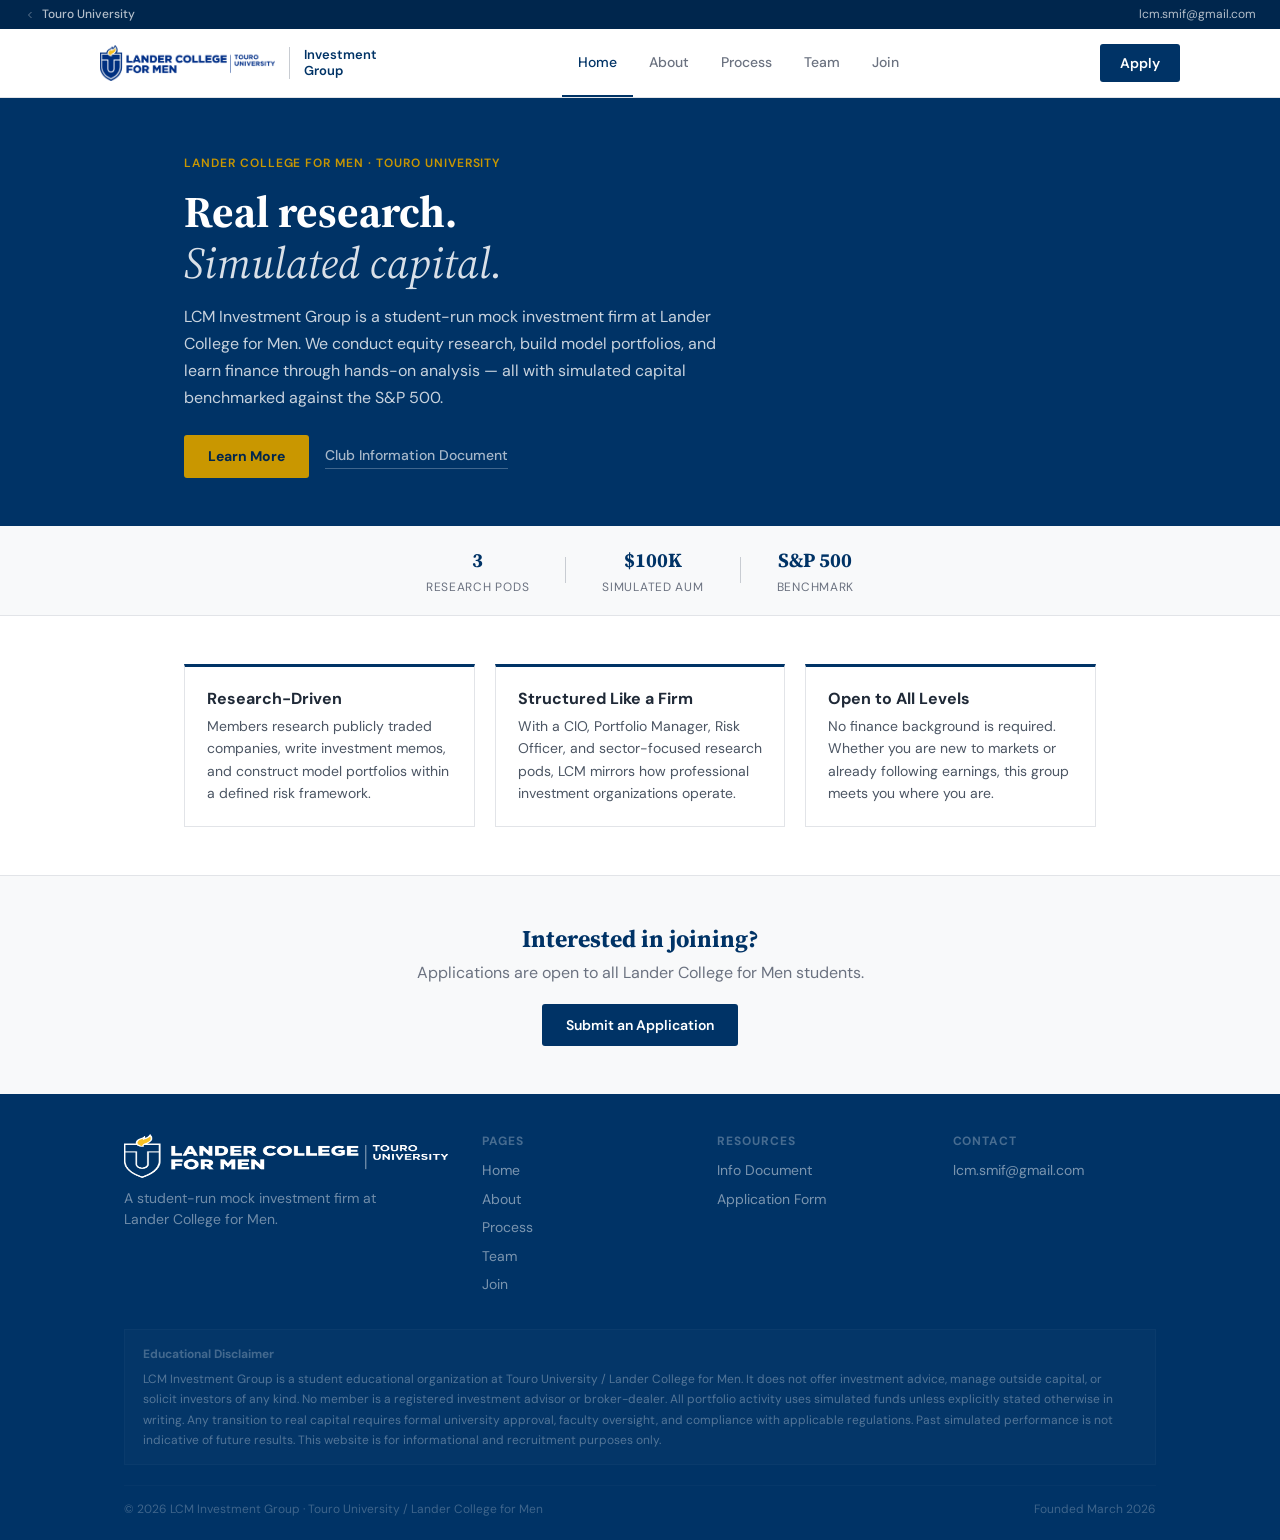
==== commit 581db954: "Use official Touro white logo in footer (matches lcm.touro.edu)" ====
--- a/index.html
+++ b/index.html
@@ -1,562 +1,171 @@
 <!DOCTYPE html>
-<html lang="en" data-theme="dark">
+<html lang="en">
 <head>
 <meta charset="UTF-8">
 <meta name="viewport" content="width=device-width, initial-scale=1.0">
-<title>LCM Investment Group</title>
+<title>LCM Investment Group — Lander College for Men</title>
+<meta name="description" content="LCM Investment Group is a student-run mock investment firm at Lander College for Men, Touro University. Members conduct equity research and manage a simulated portfolio benchmarked against the S&P 500.">
 <link rel="preconnect" href="https://fonts.googleapis.com">
 <link rel="preconnect" href="https://fonts.gstatic.com" crossorigin>
-<link href="https://fonts.googleapis.com/css2?family=Instrument+Serif:ital@0;1&family=Work+Sans:wght@300..700&display=swap" rel="stylesheet">
-<style>
-/* ── TOKENS ── */
-:root {
-  --text-xs:   clamp(0.75rem,  0.7rem  + 0.25vw, 0.875rem);
-  --text-sm:   clamp(0.875rem, 0.8rem  + 0.35vw, 1rem);
-  --text-base: clamp(1rem,     0.95rem + 0.25vw, 1.125rem);
-  --text-lg:   clamp(1.125rem, 1rem    + 0.75vw, 1.5rem);
-  --text-xl:   clamp(1.5rem,   1.2rem  + 1.25vw, 2.25rem);
-  --text-2xl:  clamp(2rem,     1.2rem  + 2.5vw,  3.5rem);
-  --text-hero: clamp(3rem,     0.5rem  + 7vw,    7rem);
-  --space-1:0.25rem;--space-2:0.5rem;--space-3:0.75rem;--space-4:1rem;
-  --space-6:1.5rem;--space-8:2rem;--space-10:2.5rem;--space-12:3rem;
-  --space-16:4rem;--space-20:5rem;--space-24:6rem;
-  --radius-sm:0.375rem;--radius-md:0.5rem;--radius-lg:0.75rem;--radius-xl:1rem;--radius-full:9999px;
-  --transition-interactive:180ms cubic-bezier(0.16,1,0.3,1);
-  --content-narrow:640px;--content-default:960px;--content-wide:1200px;
-  --font-display:'Instrument Serif', Georgia, serif;
-  --font-body:'Work Sans','Helvetica Neue',sans-serif;
-}
-
-/* DARK (default) */
-[data-theme="dark"]{
-  --color-bg:#0d1117;
-  --color-surface:#13191f;
-  --color-surface-2:#192028;
-  --color-surface-offset:#1c242d;
-  --color-divider:#243040;
-  --color-border:#2a3a4a;
-  --color-text:#d4dce8;
-  --color-text-muted:#7a8fa6;
-  --color-text-faint:#3d5060;
-  --color-text-inverse:#0d1117;
-  --color-primary:#4a9eca;
-  --color-primary-hover:#2e84b4;
-  --color-primary-active:#1a6a96;
-  --color-primary-highlight:#1a2e3d;
-  --color-gold:#c8a84b;
-  --shadow-sm:0 1px 2px oklch(0 0 0/0.25);
-  --shadow-md:0 4px 16px oklch(0 0 0/0.35);
-  --shadow-lg:0 16px 48px oklch(0 0 0/0.5);
-}
-[data-theme="light"]{
-  --color-bg:#f4f6f9;
-  --color-surface:#ffffff;
-  --color-surface-2:#f8fafb;
-  --color-surface-offset:#edf0f4;
-  --color-divider:#dde3ea;
-  --color-border:#c8d0db;
-  --color-text:#1a2330;
-  --color-text-muted:#5a6e84;
-  --color-text-faint:#a0b0c0;
-  --color-text-inverse:#ffffff;
-  --color-primary:#1a6a96;
-  --color-primary-hover:#0d5580;
-  --color-primary-active:#083e5e;
-  --color-primary-highlight:#ddeef8;
-  --color-gold:#a07828;
-  --shadow-sm:0 1px 3px oklch(0.2 0.02 230/0.08);
-  --shadow-md:0 4px 16px oklch(0.2 0.02 230/0.1);
-  --shadow-lg:0 16px 48px oklch(0.2 0.02 230/0.14);
-}
-
-/* ── BASE ── */
-*,*::before,*::after{box-sizing:border-box;margin:0;padding:0;}
-html{scroll-behavior:smooth;scroll-padding-top:80px;-webkit-font-smoothing:antialiased;text-rendering:optimizeLegibility;}
-body{min-height:100dvh;font-family:var(--font-body);font-size:var(--text-base);color:var(--color-text);background:var(--color-bg);line-height:1.65;transition:background var(--transition-interactive),color var(--transition-interactive);}
-img,picture,video,canvas,svg{display:block;max-width:100%;}
-ul[role="list"],ol[role="list"]{list-style:none;}
-input,button,textarea,select{font:inherit;color:inherit;}
-h1,h2,h3,h4,h5,h6{text-wrap:balance;line-height:1.15;}
-p,li{text-wrap:pretty;max-width:68ch;}
-button{cursor:pointer;background:none;border:none;}
-a{color:inherit;text-decoration:none;transition:color var(--transition-interactive);}
-:focus-visible{outline:2px solid var(--color-primary);outline-offset:3px;border-radius:var(--radius-sm);}
-@media(prefers-reduced-motion:reduce){*,*::before,*::after{animation-duration:0.01ms!important;transition-duration:0.01ms!important;scroll-behavior:auto!important;}}
-
-/* ── NAV ── */
-nav{position:fixed;top:0;left:0;right:0;z-index:100;height:68px;display:flex;align-items:center;padding:0 var(--space-6);background:color-mix(in oklch,var(--color-bg) 85%,transparent);backdrop-filter:blur(16px);border-bottom:1px solid var(--color-border);transition:background var(--transition-interactive);}
-.nav-inner{max-width:var(--content-wide);margin-inline:auto;width:100%;display:flex;align-items:center;justify-content:space-between;}
-.nav-logo{display:flex;align-items:center;gap:var(--space-3);font-family:var(--font-display);font-size:var(--text-lg);font-weight:400;letter-spacing:0.02em;}
-.nav-logo svg{flex-shrink:0;}
-.nav-links{display:flex;align-items:center;gap:var(--space-6);}
-.nav-links a{font-size:var(--text-sm);color:var(--color-text-muted);font-weight:500;letter-spacing:0.04em;text-transform:uppercase;transition:color var(--transition-interactive);}
-.nav-links a:hover{color:var(--color-text);}
-.nav-actions{display:flex;align-items:center;gap:var(--space-3);}
-.btn-theme{padding:var(--space-2);border-radius:var(--radius-md);color:var(--color-text-muted);transition:color var(--transition-interactive),background var(--transition-interactive);}
-.btn-theme:hover{color:var(--color-text);background:var(--color-surface-offset);}
-.btn-primary{display:inline-flex;align-items:center;gap:var(--space-2);padding:var(--space-2) var(--space-5);background:var(--color-primary);color:var(--color-text-inverse);border-radius:var(--radius-full);font-size:var(--text-sm);font-weight:600;letter-spacing:0.02em;transition:background var(--transition-interactive),box-shadow var(--transition-interactive),transform var(--transition-interactive);}
-.btn-primary:hover{background:var(--color-primary-hover);box-shadow:var(--shadow-md);transform:translateY(-1px);}
-.btn-primary:active{transform:translateY(0);}
-.hamburger{display:none;flex-direction:column;gap:5px;padding:var(--space-2);cursor:pointer;}
-.hamburger span{display:block;width:22px;height:2px;background:var(--color-text);border-radius:2px;transition:transform 0.3s,opacity 0.3s;}
-.mobile-menu{display:none;position:fixed;top:68px;left:0;right:0;background:var(--color-surface);border-bottom:1px solid var(--color-border);padding:var(--space-6);flex-direction:column;gap:var(--space-4);z-index:99;}
-.mobile-menu.open{display:flex;}
-.mobile-menu a{font-size:var(--text-base);color:var(--color-text-muted);font-weight:500;padding:var(--space-2) 0;border-bottom:1px solid var(--color-divider);}
-.mobile-menu a:last-of-type{border-bottom:none;}
-@media(max-width:768px){.nav-links{display:none;}.hamburger{display:flex;}.btn-primary{display:none;}}
-
-/* ── SECTIONS ── */
-section{padding-block:clamp(var(--space-16),8vw,var(--space-24));}
-.container{max-width:var(--content-default);margin-inline:auto;padding-inline:var(--space-6);}
-.container-wide{max-width:var(--content-wide);margin-inline:auto;padding-inline:var(--space-6);}
-
-/* ── HERO ── */
-#hero{padding-top:calc(68px + clamp(var(--space-16),8vw,var(--space-24)));padding-bottom:clamp(var(--space-16),8vw,var(--space-24));min-height:100dvh;display:flex;align-items:center;position:relative;overflow:hidden;}
-.hero-bg{position:absolute;inset:0;background:radial-gradient(ellipse 80% 60% at 60% 40%,color-mix(in oklch,var(--color-primary) 8%,transparent),transparent),radial-gradient(ellipse 50% 50% at 20% 80%,color-mix(in oklch,var(--color-gold) 5%,transparent),transparent);pointer-events:none;}
-.hero-grid{display:grid;grid-template-columns:1fr 1fr;gap:var(--space-16);align-items:center;}
-.hero-eyebrow{display:inline-flex;align-items:center;gap:var(--space-2);font-size:var(--text-xs);font-weight:600;letter-spacing:0.12em;text-transform:uppercase;color:var(--color-primary);margin-bottom:var(--space-6);padding:var(--space-2) var(--space-4);background:var(--color-primary-highlight);border-radius:var(--radius-full);border:1px solid color-mix(in oklch,var(--color-primary) 30%,transparent);}
-.hero-title{font-family:var(--font-display);font-size:var(--text-hero);font-weight:400;line-height:1.05;color:var(--color-text);margin-bottom:var(--space-6);}
-.hero-title em{font-style:italic;color:var(--color-primary);}
-.hero-subtitle{font-size:var(--text-lg);color:var(--color-text-muted);line-height:1.6;margin-bottom:var(--space-10);max-width:52ch;}
-.hero-actions{display:flex;align-items:center;gap:var(--space-4);flex-wrap:wrap;}
-.btn-outline{display:inline-flex;align-items:center;gap:var(--space-2);padding:var(--space-2) var(--space-5);border:1px solid var(--color-border);border-radius:var(--radius-full);font-size:var(--text-sm);font-weight:500;color:var(--color-text-muted);transition:border-color var(--transition-interactive),color var(--transition-interactive),background var(--transition-interactive);}
-.btn-outline:hover{border-color:var(--color-primary);color:var(--color-text);background:var(--color-primary-highlight);}
-.hero-stats{display:grid;grid-template-columns:repeat(3,1fr);gap:var(--space-4);margin-top:var(--space-12);padding-top:var(--space-12);border-top:1px solid var(--color-divider);}
-.stat-value{font-family:var(--font-display);font-size:var(--text-2xl);font-weight:400;color:var(--color-text);line-height:1;}
-.stat-label{font-size:var(--text-xs);color:var(--color-text-muted);text-transform:uppercase;letter-spacing:0.08em;margin-top:var(--space-1);}
-.hero-visual{position:relative;display:flex;align-items:center;justify-content:center;}
-.hero-card{background:var(--color-surface);border:1px solid var(--color-border);border-radius:var(--radius-xl);padding:var(--space-8);box-shadow:var(--shadow-lg);width:100%;max-width:380px;}
-.card-header{display:flex;align-items:center;justify-content:space-between;margin-bottom:var(--space-6);}
-.card-label{font-size:var(--text-xs);text-transform:uppercase;letter-spacing:0.1em;color:var(--color-text-muted);}
-.card-badge{font-size:var(--text-xs);padding:var(--space-1) var(--space-3);background:color-mix(in oklch,var(--color-gold) 15%,var(--color-surface));color:var(--color-gold);border-radius:var(--radius-full);font-weight:600;}
-.portfolio-row{display:flex;align-items:center;justify-content:space-between;padding:var(--space-3) 0;border-bottom:1px solid var(--color-divider);}
-.portfolio-row:last-child{border-bottom:none;}
-.ticker{font-weight:600;font-size:var(--text-sm);}
-.ticker-name{font-size:var(--text-xs);color:var(--color-text-muted);}
-.portfolio-change{font-size:var(--text-sm);font-weight:600;color:#4ade80;}
-.portfolio-change.neg{color:#f87171;}
-.card-footer{margin-top:var(--space-6);padding-top:var(--space-4);border-top:1px solid var(--color-divider);font-size:var(--text-xs);color:var(--color-text-faint);font-style:italic;}
-@media(max-width:900px){.hero-grid{grid-template-columns:1fr;}.hero-visual{display:none;}}
-
-/* ── ABOUT ── */
-#about{background:var(--color-surface);}
-.about-grid{display:grid;grid-template-columns:1fr 1fr;gap:var(--space-16);align-items:start;}
-.section-eyebrow{font-size:var(--text-xs);font-weight:600;letter-spacing:0.12em;text-transform:uppercase;color:var(--color-primary);margin-bottom:var(--space-4);}
-.section-title{font-family:var(--font-display);font-size:var(--text-2xl);font-weight:400;color:var(--color-text);margin-bottom:var(--space-6);line-height:1.2;}
-.section-body{color:var(--color-text-muted);line-height:1.75;margin-bottom:var(--space-4);}
-.status-pill{display:inline-flex;align-items:center;gap:var(--space-2);padding:var(--space-3) var(--space-5);background:var(--color-surface-offset);border:1px solid var(--color-border);border-radius:var(--radius-lg);font-size:var(--text-sm);color:var(--color-text-muted);margin-top:var(--space-6);}
-.status-dot{width:8px;height:8px;border-radius:50%;background:#4ade80;animation:pulse 2s infinite;}
-@keyframes pulse{0%,100%{opacity:1;}50%{opacity:0.4;}}
-.about-pillars{display:flex;flex-direction:column;gap:var(--space-4);}
-.pillar{padding:var(--space-5) var(--space-6);background:var(--color-surface-2);border:1px solid var(--color-border);border-radius:var(--radius-lg);}
-.pillar h3{font-size:var(--text-base);font-weight:600;color:var(--color-text);margin-bottom:var(--space-2);}
-.pillar p{font-size:var(--text-sm);color:var(--color-text-muted);line-height:1.6;}
-@media(max-width:768px){.about-grid{grid-template-columns:1fr;gap:var(--space-10);}}
-
-/* ── HOW IT WORKS ── */
-.hiw-grid{display:grid;grid-template-columns:repeat(3,1fr);gap:var(--space-6);margin-top:var(--space-12);}
-.hiw-card{padding:var(--space-6);background:var(--color-surface);border:1px solid var(--color-border);border-radius:var(--radius-lg);position:relative;}
-.hiw-number{font-family:var(--font-display);font-size:var(--text-2xl);font-weight:400;color:color-mix(in oklch,var(--color-primary) 20%,var(--color-surface));line-height:1;margin-bottom:var(--space-4);}
-.hiw-title{font-size:var(--text-base);font-weight:600;color:var(--color-text);margin-bottom:var(--space-3);}
-.hiw-body{font-size:var(--text-sm);color:var(--color-text-muted);line-height:1.65;}
-@media(max-width:768px){.hiw-grid{grid-template-columns:1fr;}}
-.meetings-strip{margin-top:var(--space-10);padding:var(--space-6);background:var(--color-surface);border:1px solid var(--color-border);border-radius:var(--radius-lg);display:flex;align-items:center;gap:var(--space-6);flex-wrap:wrap;}
-.meeting-item{display:flex;align-items:center;gap:var(--space-3);}
-.meeting-icon{width:40px;height:40px;border-radius:var(--radius-md);background:var(--color-primary-highlight);display:flex;align-items:center;justify-content:center;flex-shrink:0;}
-.meeting-text strong{display:block;font-size:var(--text-sm);color:var(--color-text);}
-.meeting-text span{font-size:var(--text-xs);color:var(--color-text-muted);}
-.sep{width:1px;height:40px;background:var(--color-divider);}
-@media(max-width:600px){.sep{display:none;}.meetings-strip{flex-direction:column;align-items:flex-start;}}
-
-/* ── TEAM ── */
-#team{background:var(--color-surface);}
-.team-grid{display:grid;grid-template-columns:repeat(auto-fill,minmax(min(260px,100%),1fr));gap:var(--space-6);margin-top:var(--space-12);}
-.team-card{padding:var(--space-6);background:var(--color-surface-2);border:1px solid var(--color-border);border-radius:var(--radius-lg);transition:box-shadow var(--transition-interactive),transform var(--transition-interactive);}
-.team-card:hover{box-shadow:var(--shadow-md);transform:translateY(-2px);}
-.team-avatar{width:48px;height:48px;border-radius:var(--radius-full);background:linear-gradient(135deg,var(--color-primary),color-mix(in oklch,var(--color-primary) 60%,var(--color-gold)));display:flex;align-items:center;justify-content:center;font-family:var(--font-display);font-size:var(--text-lg);color:white;font-weight:400;margin-bottom:var(--space-4);}
-.team-name{font-weight:600;font-size:var(--text-base);color:var(--color-text);margin-bottom:var(--space-1);}
-.team-role{font-size:var(--text-xs);text-transform:uppercase;letter-spacing:0.08em;color:var(--color-primary);font-weight:600;margin-bottom:var(--space-3);}
-.team-desc{font-size:var(--text-sm);color:var(--color-text-muted);line-height:1.6;}
-.pod-section{margin-top:var(--space-12);}
-.pod-title{font-size:var(--text-sm);font-weight:600;text-transform:uppercase;letter-spacing:0.1em;color:var(--color-text-muted);margin-bottom:var(--space-6);}
-.pod-grid{display:grid;grid-template-columns:repeat(3,1fr);gap:var(--space-4);}
-.pod-card{padding:var(--space-5);background:var(--color-surface-offset);border:1px solid var(--color-border);border-radius:var(--radius-lg);}
-.pod-card h4{font-size:var(--text-sm);font-weight:600;color:var(--color-text);}
-.pod-card span{font-size:var(--text-xs);color:var(--color-text-muted);display:block;margin-bottom:var(--space-2);}
-.pod-label{font-size:var(--text-xs);padding:var(--space-1) var(--space-3);border-radius:var(--radius-full);background:var(--color-primary-highlight);color:var(--color-primary);font-weight:600;display:inline-block;}
-@media(max-width:768px){.pod-grid{grid-template-columns:1fr;}}
-
-/* ── JOIN ── */
-#join{background:radial-gradient(ellipse 70% 70% at 50% 50%,color-mix(in oklch,var(--color-primary) 10%,var(--color-bg)),var(--color-bg));}
-.join-inner{max-width:var(--content-narrow);margin-inline:auto;text-align:center;}
-.join-inner .section-title{font-size:var(--text-2xl);}
-.join-body{font-size:var(--text-lg);color:var(--color-text-muted);margin-bottom:var(--space-10);max-width:50ch;margin-inline:auto;}
-.join-cards{display:grid;grid-template-columns:1fr 1fr;gap:var(--space-4);margin-top:var(--space-10);text-align:left;}
-.join-card{padding:var(--space-5);background:var(--color-surface);border:1px solid var(--color-border);border-radius:var(--radius-lg);}
-.join-card h3{font-size:var(--text-sm);font-weight:600;color:var(--color-text);margin-bottom:var(--space-2);}
-.join-card p{font-size:var(--text-sm);color:var(--color-text-muted);line-height:1.6;}
-.spots-badge{display:inline-flex;align-items:center;gap:var(--space-2);padding:var(--space-2) var(--space-4);background:color-mix(in oklch,var(--color-gold) 12%,var(--color-surface));border:1px solid color-mix(in oklch,var(--color-gold) 25%,transparent);color:var(--color-gold);border-radius:var(--radius-full);font-size:var(--text-xs);font-weight:600;letter-spacing:0.06em;text-transform:uppercase;margin-bottom:var(--space-8);}
-@media(max-width:600px){.join-cards{grid-template-columns:1fr;}}
-
-/* ── FOOTER ── */
-footer{background:var(--color-surface);border-top:1px solid var(--color-border);padding:var(--space-10) var(--space-6);}
-.footer-inner{max-width:var(--content-wide);margin-inline:auto;}
-.footer-top{display:flex;justify-content:space-between;align-items:flex-start;gap:var(--space-8);margin-bottom:var(--space-8);padding-bottom:var(--space-8);border-bottom:1px solid var(--color-divider);flex-wrap:wrap;}
-.footer-logo{font-family:var(--font-display);font-size:var(--text-xl);color:var(--color-text);}
-.footer-tagline{font-size:var(--text-sm);color:var(--color-text-muted);margin-top:var(--space-2);max-width:36ch;}
-.footer-nav{display:flex;gap:var(--space-8);flex-wrap:wrap;}
-.footer-nav-col h4{font-size:var(--text-xs);font-weight:600;text-transform:uppercase;letter-spacing:0.1em;color:var(--color-text-faint);margin-bottom:var(--space-4);}
-.footer-nav-col a{display:block;font-size:var(--text-sm);color:var(--color-text-muted);margin-bottom:var(--space-2);transition:color var(--transition-interactive);}
-.footer-nav-col a:hover{color:var(--color-text);}
-.footer-disclaimer{background:var(--color-surface-offset);border:1px solid var(--color-border);border-radius:var(--radius-lg);padding:var(--space-5) var(--space-6);font-size:var(--text-xs);color:var(--color-text-muted);line-height:1.7;}
-.footer-disclaimer strong{color:var(--color-text);display:block;margin-bottom:var(--space-2);}
-.footer-bottom{margin-top:var(--space-6);display:flex;justify-content:space-between;align-items:center;gap:var(--space-4);flex-wrap:wrap;}
-.footer-copy{font-size:var(--text-xs);color:var(--color-text-faint);}
-
-/* ── SCROLL REVEAL ── */
-.reveal{opacity:0;transform:translateY(20px);transition:opacity 0.6s cubic-bezier(0.16,1,0.3,1),transform 0.6s cubic-bezier(0.16,1,0.3,1);}
-.reveal.visible{opacity:1;transform:none;}
-</style>
+<link href="https://fonts.googleapis.com/css2?family=Source+Serif+4:ital,opsz,wght@0,8..60,400;0,8..60,600;0,8..60,700;1,8..60,400&family=DM+Sans:ital,opsz,wght@0,9..40,400;0,9..40,500;0,9..40,600;0,9..40,700;1,9..40,400&display=swap" rel="stylesheet">
+<link rel="stylesheet" href="style.css">
 </head>
 <body>
 
-<!-- NAV -->
-<nav>
+<!-- Utility bar -->
+<div class="utility-bar">
+  <a href="https://www.touro.edu" target="_blank" rel="noopener noreferrer" class="utility-left">
+    <svg width="12" height="12" viewBox="0 0 24 24" fill="none" stroke="currentColor" stroke-width="2"><polyline points="15 18 9 12 15 6"/></svg>
+    Touro University
+  </a>
+  <div><a href="mailto:lcm.smif@gmail.com">lcm.smif@gmail.com</a></div>
+</div>
+
+<!-- Navigation -->
+<nav class="site-nav">
   <div class="nav-inner">
-    <a href="#hero" class="nav-logo" aria-label="LCM Investment Group home">
-      <svg width="32" height="32" viewBox="0 0 32 32" fill="none" aria-hidden="true">
-        <rect width="32" height="32" rx="8" fill="var(--color-primary)"/>
-        <text x="16" y="22" text-anchor="middle" font-family="Georgia,serif" font-size="14" font-weight="700" fill="white">LCM</text>
-      </svg>
-      LCM Investment Group
+    <a href="index.html" class="nav-brand">
+      <img src="touro-logo.png" alt="Lander College for Men — Touro University" height="36">
+      <span class="nav-brand-label">Investment<br>Group</span>
     </a>
     <div class="nav-links">
-      <a href="#about">About</a>
-      <a href="#how-it-works">How It Works</a>
-      <a href="#team">Team</a>
-      <a href="#join">Join</a>
+      <a href="index.html" aria-current="page">Home</a>
+      <a href="about.html">About</a>
+      <a href="process.html">Process</a>
+      <a href="team.html">Team</a>
+      <a href="join.html">Join</a>
     </div>
-    <div class="nav-actions">
-      <button class="btn-theme" data-theme-toggle aria-label="Switch to light mode">
-        <svg width="18" height="18" viewBox="0 0 24 24" fill="none" stroke="currentColor" stroke-width="2"><path d="M21 12.79A9 9 0 1 1 11.21 3 7 7 0 0 0 21 12.79z"/></svg>
-      </button>
-      <a href="https://docs.google.com/forms/d/e/1FAIpQLSfr2iIIX5mqm8g7_Rid_zwFWo1zIdZO_jrtp0y2jBqAqrcKNw/viewform" target="_blank" rel="noopener noreferrer" class="btn-primary">Join Now</a>
-    </div>
-    <button class="hamburger" aria-label="Open navigation" aria-expanded="false" id="hamburger">
+    <a href="https://docs.google.com/forms/d/e/1FAIpQLSfr2iIIX5mqm8g7_Rid_zwFWo1zIdZO_jrtp0y2jBqAqrcKNw/viewform" target="_blank" rel="noopener noreferrer" class="nav-cta">Apply</a>
+    <button class="hamburger" aria-label="Open menu" onclick="document.getElementById('mob').classList.add('open')">
       <span></span><span></span><span></span>
     </button>
   </div>
 </nav>
 
-<div class="mobile-menu" id="mobile-menu" role="navigation" aria-label="Mobile navigation">
-  <a href="#about" onclick="closeMobile()">About</a>
-  <a href="#how-it-works" onclick="closeMobile()">How It Works</a>
-  <a href="#team" onclick="closeMobile()">Team</a>
-  <a href="#join" onclick="closeMobile()">Join</a>
-  <a href="https://docs.google.com/forms/d/e/1FAIpQLSfr2iIIX5mqm8g7_Rid_zwFWo1zIdZO_jrtp0y2jBqAqrcKNw/viewform" target="_blank" rel="noopener noreferrer" class="btn-primary" style="margin-top:0.5rem;justify-content:center;">Apply Now</a>
+<!-- Mobile menu -->
+<div class="mobile-overlay" id="mob">
+  <div class="mobile-header">
+    <img src="touro-logo.png" alt="Lander College for Men" height="28">
+    <button class="mobile-close" aria-label="Close menu" onclick="document.getElementById('mob').classList.remove('open')">
+      <svg width="24" height="24" viewBox="0 0 24 24" fill="none" stroke="currentColor" stroke-width="2"><path d="M18 6L6 18M6 6l12 12"/></svg>
+    </button>
+  </div>
+  <div class="mobile-links">
+    <a href="index.html">Home</a>
+    <a href="about.html">About</a>
+    <a href="process.html">Process</a>
+    <a href="team.html">Team</a>
+    <a href="join.html">Join</a>
+  </div>
+  <a href="https://docs.google.com/forms/d/e/1FAIpQLSfr2iIIX5mqm8g7_Rid_zwFWo1zIdZO_jrtp0y2jBqAqrcKNw/viewform" target="_blank" rel="noopener noreferrer" class="mobile-cta">Submit an Application</a>
 </div>
 
-<!-- HERO -->
-<section id="hero">
-  <div class="hero-bg" aria-hidden="true"></div>
-  <div class="container-wide">
-    <div class="hero-grid">
-      <div>
-        <div class="hero-eyebrow reveal">
-          <svg width="8" height="8" viewBox="0 0 8 8" fill="currentColor" aria-hidden="true"><circle cx="4" cy="4" r="4"/></svg>
-          Touro University · Lander College for Men
-        </div>
-        <h1 class="hero-title reveal">
-          Real research.<br><em>Simulated capital.</em>
-        </h1>
-        <p class="hero-subtitle reveal">
-          LCM Investment Group is a student-run mock investment firm at Lander College for Men. We learn finance by doing — researching real companies, building model portfolios, and making decisions as a team.
-        </p>
-        <div class="hero-actions reveal">
-          <a href="https://docs.google.com/forms/d/e/1FAIpQLSfr2iIIX5mqm8g7_Rid_zwFWo1zIdZO_jrtp0y2jBqAqrcKNw/viewform" target="_blank" rel="noopener noreferrer" class="btn-primary">
-            Apply for a Spot
-            <svg width="14" height="14" viewBox="0 0 24 24" fill="none" stroke="currentColor" stroke-width="2.5" aria-hidden="true"><path d="M5 12h14M12 5l7 7-7 7"/></svg>
-          </a>
-          <a href="https://docs.google.com/document/d/1LVEuWN-xTGbvA8P8xXho91gXIbt4tIsUsh_a20SpdHM/edit?usp=sharing" target="_blank" rel="noopener noreferrer" class="btn-outline">
-            Read the Info Doc
-          </a>
-        </div>
-        <div class="hero-stats reveal">
-          <div><div class="stat-value">3</div><div class="stat-label">Research Pods</div></div>
-          <div><div class="stat-value">$100K</div><div class="stat-label">Simulated AUM</div></div>
-          <div><div class="stat-value">S&amp;P 500</div><div class="stat-label">Benchmark</div></div>
+<main>
+
+  <!-- Hero -->
+  <section class="hero">
+    <div class="container">
+      <div class="hero-content">
+        <p class="hero-affiliation">Lander College for Men · Touro University</p>
+        <h1>Real research.<br><em>Simulated capital.</em></h1>
+        <p class="hero-desc">LCM Investment Group is a student-run mock investment firm at Lander College for Men. We conduct equity research, build model portfolios, and learn finance through hands-on analysis — all with simulated capital benchmarked against the S&amp;P 500.</p>
+        <div class="hero-actions">
+          <a href="join.html" class="btn-gold">Learn More</a>
+          <a href="https://docs.google.com/document/d/1LVEuWN-xTGbvA8P8xXho91gXIbt4tIsUsh_a20SpdHM/edit?usp=sharing" target="_blank" rel="noopener noreferrer" class="hero-link">Club Information Document</a>
         </div>
       </div>
-      <div class="hero-visual" aria-hidden="true">
-        <div class="hero-card">
-          <div class="card-header">
-            <span class="card-label">LCM at a Glance</span>
-          </div>
-          <div class="portfolio-row">
-            <div><div class="ticker">Structure</div></div>
-            <div class="ticker-name">3 sector-focused research pods</div>
-          </div>
-          <div class="portfolio-row">
-            <div><div class="ticker">Meetings</div></div>
-            <div class="ticker-name">Thursdays at lunch</div>
-          </div>
-          <div class="portfolio-row">
-            <div><div class="ticker">Benchmark</div></div>
-            <div class="ticker-name">S&amp;P 500</div>
-          </div>
-          <div class="portfolio-row">
-            <div><div class="ticker">Capital</div></div>
-            <div class="ticker-name">$100K simulated</div>
-          </div>
-          <div class="card-footer">Portfolio positions will be published once the club begins operations in Spring 2026.</div>
+    </div>
+  </section>
+
+  <!-- Facts strip -->
+  <div class="facts-strip">
+    <div class="container">
+      <div class="facts-row">
+        <div class="fact-item">
+          <div class="fact-val">3</div>
+          <div class="fact-desc">Research Pods</div>
+        </div>
+        <div class="facts-sep" aria-hidden="true"></div>
+        <div class="fact-item">
+          <div class="fact-val">$100K</div>
+          <div class="fact-desc">Simulated AUM</div>
+        </div>
+        <div class="facts-sep" aria-hidden="true"></div>
+        <div class="fact-item">
+          <div class="fact-val">S&amp;P 500</div>
+          <div class="fact-desc">Benchmark</div>
         </div>
       </div>
     </div>
   </div>
-</section>
 
-<!-- ABOUT -->
-<section id="about">
-  <div class="container">
-    <div class="about-grid">
-      <div>
-        <p class="section-eyebrow reveal">Our Mission</p>
-        <h2 class="section-title reveal">Finance learned by doing, not by watching.</h2>
-        <p class="section-body reveal">
-          LCM Investment Group gives Lander College students a hands-on environment to study markets, develop investment theses, and understand portfolio construction — all with simulated capital so the stakes are educational, not financial.
-        </p>
-        <p class="section-body reveal">
-          Founded in March 2026 by Benzi Guttman, the club brings together a Chief Investment Officer, Portfolio Manager, Risk Officer, Fund Controller, and three research pods covering different sectors and strategies.
-        </p>
-        <div class="status-pill reveal">
-          <span class="status-dot"></span>
-          Currently operating with simulated capital · Real-money management pending school approval
+  <!-- Overview cards -->
+  <section class="section">
+    <div class="container">
+      <div class="overview-grid">
+        <div class="overview-card">
+          <h3>Research-Driven</h3>
+          <p>Members research publicly traded companies, write investment memos, and construct model portfolios within a defined risk framework.</p>
         </div>
-      </div>
-      <div class="about-pillars reveal">
-        <div class="pillar">
-          <h3>Learn by investing</h3>
-          <p>Members research actual publicly-traded companies, write investment memos, and construct model portfolios with a defined risk framework.</p>
+        <div class="overview-card">
+          <h3>Structured Like a Firm</h3>
+          <p>With a CIO, Portfolio Manager, Risk Officer, and sector-focused research pods, LCM mirrors how professional investment organizations operate.</p>
         </div>
-        <div class="pillar">
-          <h3>Structured like a real firm</h3>
-          <p>With a CIO, Portfolio Manager, Risk Officer, and research pods, LCM mirrors how professional investment funds actually operate.</p>
-        </div>
-        <div class="pillar">
-          <h3>Open to all levels</h3>
-          <p>Whether you've never read a balance sheet or you're already tracking earnings, this club meets you where you are and teaches you the rest.</p>
+        <div class="overview-card">
+          <h3>Open to All Levels</h3>
+          <p>No finance background is required. Whether you are new to markets or already following earnings, this group meets you where you are.</p>
         </div>
       </div>
     </div>
-  </div>
-</section>
+  </section>
 
-<!-- HOW IT WORKS -->
-<section id="how-it-works">
-  <div class="container">
-    <p class="section-eyebrow reveal">Process</p>
-    <h2 class="section-title reveal">How we run the portfolio.</h2>
-    <div class="hiw-grid">
-      <div class="hiw-card reveal">
-        <div class="hiw-number">01</div>
-        <h3 class="hiw-title">Research Pod Coverage</h3>
-        <p class="hiw-body">Three pods — A, B, and C — each cover a defined segment of the market. Members develop sector expertise, screen stocks, and present their best ideas to the full group.</p>
+  <!-- CTA strip -->
+  <section class="section home-cta">
+    <div class="container">
+      <h2>Interested in joining?</h2>
+      <p>Applications are open to all Lander College for Men students.</p>
+      <a href="https://docs.google.com/forms/d/e/1FAIpQLSfr2iIIX5mqm8g7_Rid_zwFWo1zIdZO_jrtp0y2jBqAqrcKNw/viewform" target="_blank" rel="noopener noreferrer" class="btn-navy">Submit an Application</a>
+    </div>
+  </section>
+
+</main>
+
+<!-- Footer -->
+<footer class="site-footer">
+  <div class="container-wide">
+    <div class="footer-top">
+      <div class="footer-brand">
+        <img src="touro-logo-white.png" alt="Lander College for Men — Touro University">
+        <p>A student-run mock investment firm at Lander College for Men.</p>
       </div>
-      <div class="hiw-card reveal">
-        <div class="hiw-number">02</div>
-        <h3 class="hiw-title">Investment Debate</h3>
-        <p class="hiw-body">Each week, pods present a thesis. The Portfolio Manager and CIO stress-test assumptions, the Risk Officer flags downside exposure, and the group votes on whether to take the position. The CIO sets final sizing.</p>
+      <div class="footer-col">
+        <h4>Pages</h4>
+        <a href="index.html">Home</a>
+        <a href="about.html">About</a>
+        <a href="process.html">Process</a>
+        <a href="team.html">Team</a>
+        <a href="join.html">Join</a>
       </div>
-      <div class="hiw-card reveal">
-        <div class="hiw-number">03</div>
-        <h3 class="hiw-title">Portfolio Construction</h3>
-        <p class="hiw-body">Approved ideas enter the model portfolio. The Fund Controller tracks performance. Members learn to balance position conviction against portfolio-level risk and diversification.</p>
+      <div class="footer-col">
+        <h4>Resources</h4>
+        <a href="https://docs.google.com/document/d/1LVEuWN-xTGbvA8P8xXho91gXIbt4tIsUsh_a20SpdHM/edit?usp=sharing" target="_blank" rel="noopener noreferrer">Info Document</a>
+        <a href="https://docs.google.com/forms/d/e/1FAIpQLSfr2iIIX5mqm8g7_Rid_zwFWo1zIdZO_jrtp0y2jBqAqrcKNw/viewform" target="_blank" rel="noopener noreferrer">Application Form</a>
+      </div>
+      <div class="footer-col">
+        <h4>Contact</h4>
+        <a href="mailto:lcm.smif@gmail.com">lcm.smif@gmail.com</a>
       </div>
     </div>
-    <div class="meetings-strip reveal">
-      <div class="meeting-item">
-        <div class="meeting-icon">
-          <svg width="18" height="18" viewBox="0 0 24 24" fill="none" stroke="var(--color-primary)" stroke-width="2" aria-hidden="true"><rect x="3" y="4" width="18" height="18" rx="2"/><line x1="16" y1="2" x2="16" y2="6"/><line x1="8" y1="2" x2="8" y2="6"/><line x1="3" y1="10" x2="21" y2="10"/></svg>
-        </div>
-        <div class="meeting-text">
-          <strong>Weekly Meetings</strong>
-          <span>Every Thursday at lunch</span>
-        </div>
-      </div>
-      <div class="sep" aria-hidden="true"></div>
-      <div class="meeting-item">
-        <div class="meeting-icon">
-          <svg width="18" height="18" viewBox="0 0 24 24" fill="none" stroke="var(--color-primary)" stroke-width="2" aria-hidden="true"><path d="M17 21v-2a4 4 0 0 0-4-4H5a4 4 0 0 0-4 4v2"/><circle cx="9" cy="7" r="4"/><path d="M23 21v-2a4 4 0 0 0-3-3.87"/><path d="M16 3.13a4 4 0 0 1 0 7.75"/></svg>
-        </div>
-        <div class="meeting-text">
-          <strong>Faculty Advisor</strong>
-          <span>Professor Bigel</span>
-        </div>
-      </div>
-      <div class="sep" aria-hidden="true"></div>
-      <div class="meeting-item">
-        <div class="meeting-icon">
-          <svg width="18" height="18" viewBox="0 0 24 24" fill="none" stroke="var(--color-primary)" stroke-width="2" aria-hidden="true"><circle cx="12" cy="12" r="10"/><polyline points="12 6 12 12 16 14"/></svg>
-        </div>
-        <div class="meeting-text">
-          <strong>First Meeting</strong>
-          <span>Spring 2026</span>
-        </div>
-      </div>
-    </div>
-  </div>
-</section>
-
-<!-- TEAM -->
-<section id="team">
-  <div class="container">
-    <p class="section-eyebrow reveal">Leadership</p>
-    <h2 class="section-title reveal">Meet the team.</h2>
-    <div class="team-grid">
-      <div class="team-card reveal">
-        <div class="team-avatar">YL</div>
-        <div class="team-name">Yoshua Leff</div>
-        <div class="team-role">Chief Investment Officer</div>
-        <p class="team-desc">Leads investment strategy and has final authority on portfolio decisions. Bloomberg BMC and Finance Fundamentals certified.</p>
-      </div>
-      <div class="team-card reveal">
-        <div class="team-avatar">YG</div>
-        <div class="team-name">Yehuda Green</div>
-        <div class="team-role">Portfolio Manager</div>
-        <p class="team-desc">Manages the model portfolio, oversees position sizing, and tracks performance against the S&amp;P 500.</p>
-      </div>
-      <div class="team-card reveal">
-        <div class="team-avatar">BG</div>
-        <div class="team-name">Benzi Guttman</div>
-        <div class="team-role">Chief Risk Officer & Founder</div>
-        <p class="team-desc">Founded LCM in March 2026. Manages downside exposure and ensures the portfolio operates within defined risk parameters.</p>
-      </div>
-      <div class="team-card reveal">
-        <div class="team-avatar">YG</div>
-        <div class="team-name">Yaakov Goldberg</div>
-        <div class="team-role">Fund Controller</div>
-        <p class="team-desc">Tracks all simulated transactions, maintains performance records, and reports portfolio metrics to the team.</p>
-      </div>
-    </div>
-    <div class="pod-section reveal">
-      <p class="pod-title">Research Pods</p>
-      <div class="pod-grid">
-        <div class="pod-card">
-          <span class="pod-label">Pod A</span>
-          <h4 style="margin-top:0.5rem;">Yehuda Shulman</h4>
-          <span>Research Analyst</span>
-        </div>
-        <div class="pod-card">
-          <span class="pod-label">Pod B</span>
-          <h4 style="margin-top:0.5rem;">Aryeh Pasch</h4>
-          <span>Research Analyst</span>
-        </div>
-        <div class="pod-card">
-          <span class="pod-label">Pod C</span>
-          <h4 style="margin-top:0.5rem;">Aaron Toobian</h4>
-          <span>Research Analyst</span>
-        </div>
-      </div>
-    </div>
-  </div>
-</section>
-
-<!-- JOIN -->
-<section id="join">
-  <div class="container">
-    <div class="join-inner">
-      <div class="spots-badge reveal">
-        <svg width="10" height="10" viewBox="0 0 10 10" fill="currentColor" aria-hidden="true"><circle cx="5" cy="5" r="5"/></svg>
-        Spots Still Available
-      </div>
-      <h2 class="section-title reveal">Ready to invest in yourself?</h2>
-      <p class="join-body reveal">
-        LCM Investment Group is open to all Lander College students — no finance background required. If you're curious about markets and willing to do the work, this is where you start.
-      </p>
-      <a href="https://docs.google.com/forms/d/e/1FAIpQLSfr2iIIX5mqm8g7_Rid_zwFWo1zIdZO_jrtp0y2jBqAqrcKNw/viewform" target="_blank" rel="noopener noreferrer" class="btn-primary reveal" style="font-size:var(--text-base);padding:var(--space-4) var(--space-10);border-radius:var(--radius-full);">
-        Apply Now →
-      </a>
-      <div class="join-cards reveal">
-        <div class="join-card">
-          <h3>What you'll learn</h3>
-          <p>Fundamental and technical analysis, portfolio construction, risk management, and how to present an investment thesis under scrutiny.</p>
-        </div>
-        <div class="join-card">
-          <h3>What we expect</h3>
-          <p>Weekly meeting attendance on Thursdays at lunch, genuine curiosity about markets, and a willingness to do the work alongside your peers.</p>
-        </div>
-      </div>
-    </div>
-  </div>
-</section>
-
-<!-- FOOTER -->
-<footer>
-  <div class="footer-inner">
-    <div class="footer-top">
-      <div>
-        <div class="footer-logo">LCM Investment Group</div>
-        <p class="footer-tagline">A student-run investment club at Lander College for Men, Touro University.</p>
-      </div>
-      <nav class="footer-nav" aria-label="Footer navigation">
-        <div class="footer-nav-col">
-          <h4>Club</h4>
-          <a href="#about">About</a>
-          <a href="#how-it-works">How It Works</a>
-          <a href="#team">Team</a>
-        </div>
-        <div class="footer-nav-col">
-          <h4>Resources</h4>
-          <a href="https://docs.google.com/document/d/1LVEuWN-xTGbvA8P8xXho91gXIbt4tIsUsh_a20SpdHM/edit?usp=sharing" target="_blank" rel="noopener noreferrer">Info Document</a>
-          <a href="https://docs.google.com/forms/d/e/1FAIpQLSfr2iIIX5mqm8g7_Rid_zwFWo1zIdZO_jrtp0y2jBqAqrcKNw/viewform" target="_blank" rel="noopener noreferrer">Apply to Join</a>
-        </div>
-        <div class="footer-nav-col">
-          <h4>Contact</h4>
-          <a href="mailto:lcm.smif@gmail.com">lcm.smif@gmail.com</a>
-        </div>
-      </nav>
-    </div>
-    <div class="footer-disclaimer" role="note">
+    <div class="footer-disclaimer">
       <strong>Educational Disclaimer</strong>
-      LCM Mock Investment Group is a student educational organization at Touro University / Lander College for Men. It does not offer investment advice, manage outside capital, or solicit investors of any kind. No member of LCM Investment Group is a registered investment advisor or broker-dealer. All portfolio activity uses simulated funds unless explicitly stated otherwise in writing. Any transition to real capital requires formal university approval, faculty oversight, and compliance with applicable regulations. Past simulated performance is not indicative of future results. This website is for informational and recruitment purposes only.
+      LCM Investment Group is a student educational organization at Touro University / Lander College for Men. It does not offer investment advice, manage outside capital, or solicit investors of any kind. No member is a registered investment advisor or broker-dealer. All portfolio activity uses simulated funds unless explicitly stated otherwise in writing. Any transition to real capital requires formal university approval, faculty oversight, and compliance with applicable regulations. Past simulated performance is not indicative of future results. This website is for informational and recruitment purposes only.
     </div>
     <div class="footer-bottom">
-      <span class="footer-copy">&copy; 2026 LCM Investment Group &middot; Touro University / Lander College for Men</span>
-
+      <span>&copy; 2026 LCM Investment Group · Touro University / Lander College for Men</span>
+      <span>Founded March 2026</span>
     </div>
   </div>
 </footer>
 
-<script>
-// Theme toggle
-(function(){
-  const t=document.querySelector('[data-theme-toggle]'),r=document.documentElement;
-  let d=matchMedia('(prefers-color-scheme:dark)').matches?'dark':'light';
-  r.setAttribute('data-theme',d);
-  if(t)t.addEventListener('click',()=>{
-    d=d==='dark'?'light':'dark';
-    r.setAttribute('data-theme',d);
-    t.setAttribute('aria-label','Switch to '+(d==='dark'?'light':'dark')+' mode');
-    t.innerHTML=d==='dark'
-      ?'<svg width="18" height="18" viewBox="0 0 24 24" fill="none" stroke="currentColor" stroke-width="2"><path d="M21 12.79A9 9 0 1 1 11.21 3 7 7 0 0 0 21 12.79z"/></svg>'
-      :'<svg width="18" height="18" viewBox="0 0 24 24" fill="none" stroke="currentColor" stroke-width="2"><circle cx="12" cy="12" r="5"/><path d="M12 1v2M12 21v2M4.22 4.22l1.42 1.42M18.36 18.36l1.42 1.42M1 12h2M21 12h2M4.22 19.78l1.42-1.42M18.36 5.64l1.42-1.42"/></svg>';
-  });
-})();
-
-// Mobile nav
-const hamburger=document.getElementById('hamburger');
-const mobileMenu=document.getElementById('mobile-menu');
-hamburger.addEventListener('click',()=>{
-  const open=mobileMenu.classList.toggle('open');
-  hamburger.setAttribute('aria-expanded',open);
-});
-function closeMobile(){mobileMenu.classList.remove('open');hamburger.setAttribute('aria-expanded','false');}
-
-// Scroll reveal
-const observer=new IntersectionObserver((entries)=>{
-  entries.forEach(e=>{if(e.isIntersecting){e.target.classList.add('visible');}});
-},{threshold:0.1,rootMargin:'0px 0px -40px 0px'});
-document.querySelectorAll('.reveal').forEach(el=>observer.observe(el));
-</script>
 </body>
-</html>+</html>
--- a/style.css
+++ b/style.css
@@ -0,0 +1,722 @@
+/* ===================================================================
+   LCM Investment Group — Shared Stylesheet
+   Lander College for Men / Touro University
+   =================================================================== */
+
+/* --- Reset & Tokens --- */
+:root {
+  --navy: #003366;
+  --navy-deep: #00264d;
+  --navy-light: #1a4a7a;
+  --gold: #c99700;
+  --gold-light: #f5e6b8;
+  --gold-bg: #fdf8ec;
+  --white: #ffffff;
+  --gray-50: #f8f9fa;
+  --gray-100: #f0f1f3;
+  --gray-200: #e2e4e8;
+  --gray-300: #c8ccd2;
+  --gray-400: #9ca3af;
+  --gray-500: #6b7280;
+  --gray-600: #4b5563;
+  --gray-700: #374151;
+  --gray-800: #1f2937;
+  --gray-900: #111827;
+
+  --text-xs: 0.75rem;
+  --text-sm: 0.875rem;
+  --text-base: 1rem;
+  --text-lg: 1.125rem;
+  --text-xl: 1.25rem;
+  --text-2xl: 1.5rem;
+  --text-3xl: 1.875rem;
+
+  --font-display: 'Source Serif 4', Georgia, 'Times New Roman', serif;
+  --font-body: 'DM Sans', 'Helvetica Neue', Arial, sans-serif;
+
+  --max-w: 960px;
+  --max-w-wide: 1080px;
+  --transition: 150ms ease;
+}
+
+*, *::before, *::after { box-sizing: border-box; margin: 0; padding: 0; }
+
+html {
+  -webkit-font-smoothing: antialiased;
+  text-rendering: optimizeLegibility;
+}
+
+body {
+  font-family: var(--font-body);
+  font-size: var(--text-base);
+  color: var(--gray-800);
+  background: var(--white);
+  line-height: 1.6;
+  display: flex;
+  flex-direction: column;
+  min-height: 100vh;
+}
+
+img, svg { display: block; max-width: 100%; }
+a { color: inherit; text-decoration: none; }
+button { cursor: pointer; background: none; border: none; font: inherit; }
+h1, h2, h3, h4 { line-height: 1.25; }
+p { max-width: 68ch; }
+ul { list-style: none; }
+main { flex: 1; }
+
+/* --- Utility bar (Touro-style top strip) --- */
+.utility-bar {
+  background: var(--navy-deep);
+  color: rgba(255,255,255,0.7);
+  font-size: var(--text-xs);
+  padding: 5px 24px;
+  display: flex;
+  align-items: center;
+  justify-content: space-between;
+}
+.utility-bar a {
+  color: rgba(255,255,255,0.7);
+  transition: color var(--transition);
+}
+.utility-bar a:hover { color: #fff; }
+.utility-left {
+  display: flex;
+  align-items: center;
+  gap: 6px;
+  font-weight: 500;
+}
+.utility-left svg { opacity: 0.55; }
+
+/* --- Main navigation --- */
+.site-nav {
+  background: var(--white);
+  border-bottom: 1px solid var(--gray-200);
+  padding: 0 24px;
+  position: sticky;
+  top: 0;
+  z-index: 100;
+}
+.nav-inner {
+  max-width: var(--max-w-wide);
+  margin: 0 auto;
+  display: flex;
+  align-items: center;
+  justify-content: space-between;
+  height: 68px;
+}
+
+/* Logo block: image + "Investment Group" label */
+.nav-brand {
+  display: flex;
+  align-items: center;
+  gap: 14px;
+  flex-shrink: 0;
+}
+.nav-brand img {
+  height: 36px;
+  width: auto;
+  opacity: 1;
+  filter: none;
+}
+.nav-brand-label {
+  font-family: var(--font-body);
+  font-size: 0.8125rem;
+  font-weight: 600;
+  color: var(--navy);
+  line-height: 1.25;
+  border-left: 1px solid var(--gray-300);
+  padding-left: 14px;
+  white-space: nowrap;
+}
+
+/* Nav links */
+.nav-links {
+  display: flex;
+  align-items: center;
+  gap: 0;
+}
+.nav-links a {
+  font-size: var(--text-sm);
+  font-weight: 500;
+  color: var(--gray-500);
+  padding: 22px 16px;
+  border-bottom: 2px solid transparent;
+  transition: color var(--transition), border-color var(--transition);
+}
+.nav-links a:hover,
+.nav-links a[aria-current="page"] {
+  color: var(--navy);
+  border-bottom-color: var(--navy);
+}
+
+/* Apply button in nav */
+.nav-cta {
+  font-size: var(--text-sm);
+  font-weight: 600;
+  color: var(--white);
+  background: var(--navy);
+  padding: 8px 20px;
+  border-radius: 3px;
+  transition: background var(--transition);
+  flex-shrink: 0;
+}
+.nav-cta:hover { background: var(--navy-deep); }
+
+/* Hamburger */
+.hamburger {
+  display: none;
+  flex-direction: column;
+  gap: 5px;
+  padding: 8px;
+}
+.hamburger span {
+  display: block;
+  width: 22px;
+  height: 2px;
+  background: var(--navy);
+  border-radius: 1px;
+}
+
+/* Mobile overlay */
+.mobile-overlay {
+  display: none;
+  position: fixed;
+  inset: 0;
+  background: var(--white);
+  z-index: 200;
+  flex-direction: column;
+  padding: 20px 24px;
+  overflow-y: auto;
+}
+.mobile-overlay.open { display: flex; }
+.mobile-header {
+  display: flex;
+  justify-content: space-between;
+  align-items: center;
+  margin-bottom: 28px;
+}
+.mobile-header img { height: 28px; width: auto; }
+.mobile-close {
+  width: 40px;
+  height: 40px;
+  display: flex;
+  align-items: center;
+  justify-content: center;
+  color: var(--gray-500);
+}
+.mobile-links {
+  display: flex;
+  flex-direction: column;
+}
+.mobile-links a {
+  font-size: var(--text-lg);
+  font-weight: 500;
+  color: var(--gray-700);
+  padding: 13px 0;
+  border-bottom: 1px solid var(--gray-200);
+}
+.mobile-links a:first-child { border-top: 1px solid var(--gray-200); }
+.mobile-cta {
+  display: block;
+  margin-top: 20px;
+  text-align: center;
+  font-weight: 600;
+  color: var(--white);
+  background: var(--navy);
+  padding: 12px 24px;
+  border-radius: 3px;
+}
+
+@media (max-width: 768px) {
+  .utility-bar { display: none; }
+  .nav-links, .nav-cta { display: none; }
+  .hamburger { display: flex; }
+}
+
+/* --- Layout helpers --- */
+.container { max-width: var(--max-w); margin: 0 auto; padding: 0 24px; }
+.container-wide { max-width: var(--max-w-wide); margin: 0 auto; padding: 0 24px; }
+.section { padding: 48px 0; }
+.section-lg { padding: 56px 0; }
+
+/* --- Page header (breadcrumb-style band) --- */
+.page-header {
+  background: var(--gray-50);
+  border-bottom: 1px solid var(--gray-200);
+  padding: 28px 0;
+}
+.page-header h1 {
+  font-family: var(--font-display);
+  font-size: var(--text-3xl);
+  font-weight: 700;
+  color: var(--navy);
+}
+.page-header .subtitle {
+  font-size: var(--text-base);
+  color: var(--gray-500);
+  margin-top: 4px;
+}
+
+/* --- Buttons --- */
+.btn-navy {
+  display: inline-flex;
+  align-items: center;
+  gap: 6px;
+  padding: 10px 24px;
+  background: var(--navy);
+  color: var(--white);
+  font-size: var(--text-sm);
+  font-weight: 600;
+  border-radius: 3px;
+  transition: background var(--transition);
+}
+.btn-navy:hover { background: var(--navy-deep); }
+
+.btn-gold {
+  display: inline-flex;
+  align-items: center;
+  gap: 6px;
+  padding: 10px 24px;
+  background: var(--gold);
+  color: var(--navy-deep);
+  font-size: var(--text-sm);
+  font-weight: 700;
+  border-radius: 3px;
+  transition: background var(--transition);
+}
+.btn-gold:hover { background: #b58a00; }
+
+/* --- Footer --- */
+.site-footer {
+  background: var(--navy);
+  color: rgba(255,255,255,0.8);
+  padding: 40px 0 20px;
+}
+.footer-top {
+  display: grid;
+  grid-template-columns: 1.6fr 1fr 1fr 1fr;
+  gap: 32px;
+  margin-bottom: 28px;
+}
+.footer-brand { display: flex; flex-direction: column; gap: 10px; }
+.footer-brand img { height: 44px; width: auto; }
+.footer-brand p { font-size: var(--text-sm); opacity: 0.55; line-height: 1.5; max-width: 30ch; }
+.footer-col h4 {
+  font-size: var(--text-xs);
+  font-weight: 700;
+  text-transform: uppercase;
+  letter-spacing: 0.08em;
+  opacity: 0.35;
+  margin-bottom: 10px;
+}
+.footer-col a {
+  display: block;
+  font-size: var(--text-sm);
+  opacity: 0.6;
+  margin-bottom: 6px;
+  transition: opacity var(--transition);
+}
+.footer-col a:hover { opacity: 1; }
+.footer-disclaimer {
+  padding: 14px 18px;
+  background: rgba(255,255,255,0.04);
+  border: 1px solid rgba(255,255,255,0.07);
+  font-size: var(--text-xs);
+  opacity: 0.4;
+  line-height: 1.7;
+  margin-bottom: 20px;
+}
+.footer-disclaimer strong {
+  display: block;
+  margin-bottom: 4px;
+  opacity: 1;
+  color: rgba(255,255,255,0.65);
+}
+.footer-bottom {
+  display: flex;
+  justify-content: space-between;
+  flex-wrap: wrap;
+  gap: 8px;
+  padding-top: 14px;
+  border-top: 1px solid rgba(255,255,255,0.08);
+  font-size: var(--text-xs);
+  opacity: 0.3;
+}
+@media (max-width: 768px) {
+  .footer-top { grid-template-columns: 1fr 1fr; gap: 24px; }
+}
+@media (max-width: 500px) {
+  .footer-top { grid-template-columns: 1fr; }
+}
+
+/* ============================================================
+   PAGE-SPECIFIC STYLES
+   ============================================================ */
+
+/* --- Home: Hero --- */
+.hero {
+  background: var(--navy);
+  color: var(--white);
+  padding: 56px 0 48px;
+}
+.hero-content { max-width: 620px; }
+.hero-affiliation {
+  font-size: var(--text-xs);
+  font-weight: 600;
+  letter-spacing: 0.08em;
+  text-transform: uppercase;
+  color: var(--gold);
+  margin-bottom: 14px;
+}
+.hero h1 {
+  font-family: var(--font-display);
+  font-size: clamp(1.875rem, 1.2rem + 2.5vw, 2.75rem);
+  font-weight: 700;
+  line-height: 1.15;
+  margin-bottom: 14px;
+}
+.hero h1 em { font-style: italic; font-weight: 400; opacity: 0.85; }
+.hero-desc {
+  font-size: var(--text-base);
+  line-height: 1.7;
+  opacity: 0.78;
+  margin-bottom: 24px;
+  max-width: 52ch;
+}
+.hero-actions {
+  display: flex;
+  align-items: center;
+  gap: 16px;
+  flex-wrap: wrap;
+}
+.hero-link {
+  font-size: var(--text-sm);
+  font-weight: 500;
+  color: rgba(255,255,255,0.65);
+  border-bottom: 1px solid rgba(255,255,255,0.25);
+  padding-bottom: 1px;
+  transition: color var(--transition);
+}
+.hero-link:hover { color: #fff; }
+
+/* --- Home: Facts strip --- */
+.facts-strip {
+  background: var(--gray-50);
+  border-bottom: 1px solid var(--gray-200);
+  padding: 18px 0;
+}
+.facts-row {
+  display: flex;
+  justify-content: center;
+  align-items: center;
+  gap: 36px;
+  flex-wrap: wrap;
+}
+.fact-item { text-align: center; }
+.fact-val {
+  font-family: var(--font-display);
+  font-size: var(--text-xl);
+  font-weight: 700;
+  color: var(--navy);
+}
+.fact-desc {
+  font-size: var(--text-xs);
+  color: var(--gray-500);
+  text-transform: uppercase;
+  letter-spacing: 0.06em;
+  margin-top: 2px;
+}
+.facts-sep { width: 1px; height: 26px; background: var(--gray-300); }
+@media (max-width: 600px) {
+  .facts-row { gap: 20px; }
+  .facts-sep { display: none; }
+}
+
+/* --- Home: Overview cards --- */
+.overview-grid {
+  display: grid;
+  grid-template-columns: repeat(3, 1fr);
+  gap: 20px;
+}
+.overview-card {
+  padding: 22px;
+  border: 1px solid var(--gray-200);
+  border-top: 3px solid var(--navy);
+}
+.overview-card h3 {
+  font-size: var(--text-base);
+  font-weight: 700;
+  color: var(--gray-800);
+  margin-bottom: 6px;
+}
+.overview-card p {
+  font-size: var(--text-sm);
+  color: var(--gray-600);
+  line-height: 1.6;
+}
+@media (max-width: 768px) {
+  .overview-grid { grid-template-columns: 1fr; }
+}
+
+/* --- Home: CTA strip --- */
+.home-cta {
+  background: var(--gray-50);
+  border-top: 1px solid var(--gray-200);
+  text-align: center;
+}
+.home-cta h2 {
+  font-family: var(--font-display);
+  font-size: var(--text-2xl);
+  font-weight: 700;
+  color: var(--navy);
+  margin-bottom: 6px;
+}
+.home-cta p {
+  font-size: var(--text-base);
+  color: var(--gray-500);
+  margin: 0 auto 18px;
+}
+
+/* --- About: Content grid --- */
+.about-grid {
+  display: grid;
+  grid-template-columns: 1.8fr 1fr;
+  gap: 44px;
+  align-items: start;
+}
+.about-prose h2 {
+  font-family: var(--font-display);
+  font-size: var(--text-2xl);
+  font-weight: 700;
+  color: var(--navy);
+  margin-bottom: 14px;
+}
+.about-prose p {
+  color: var(--gray-600);
+  line-height: 1.75;
+  margin-bottom: 14px;
+}
+.about-sidebar {
+  padding: 22px;
+  background: var(--gray-50);
+  border: 1px solid var(--gray-200);
+}
+.sidebar-heading {
+  font-size: var(--text-xs);
+  font-weight: 700;
+  text-transform: uppercase;
+  letter-spacing: 0.08em;
+  color: var(--gray-400);
+  margin-bottom: 14px;
+  padding-bottom: 8px;
+  border-bottom: 1px solid var(--gray-200);
+}
+.sidebar-row {
+  display: flex;
+  justify-content: space-between;
+  padding: 7px 0;
+  font-size: var(--text-sm);
+  border-bottom: 1px solid var(--gray-100);
+}
+.sidebar-row:last-child { border-bottom: none; }
+.sidebar-key { font-weight: 600; color: var(--gray-700); }
+.sidebar-val { color: var(--gray-500); text-align: right; }
+.about-note {
+  margin-top: 20px;
+  padding: 14px 18px;
+  background: var(--gold-bg);
+  border-left: 3px solid var(--gold);
+  font-size: var(--text-sm);
+  color: var(--gray-700);
+  line-height: 1.6;
+}
+@media (max-width: 768px) {
+  .about-grid { grid-template-columns: 1fr; }
+}
+
+/* --- Process: Steps --- */
+.process-step {
+  display: grid;
+  grid-template-columns: 44px 1fr;
+  gap: 18px;
+  padding: 22px 0;
+  border-bottom: 1px solid var(--gray-200);
+  align-items: start;
+}
+.process-step:last-child { border-bottom: none; }
+.step-num {
+  width: 38px; height: 38px;
+  border-radius: 50%;
+  background: var(--navy);
+  color: var(--white);
+  display: flex;
+  align-items: center;
+  justify-content: center;
+  font-family: var(--font-display);
+  font-size: var(--text-base);
+  font-weight: 700;
+  flex-shrink: 0;
+}
+.step-body h3 {
+  font-size: var(--text-lg);
+  font-weight: 700;
+  color: var(--gray-800);
+  margin-bottom: 4px;
+}
+.step-body p {
+  font-size: var(--text-sm);
+  color: var(--gray-600);
+  line-height: 1.65;
+}
+
+/* Process: Logistics table */
+.info-table {
+  margin-top: 28px;
+  width: 100%;
+  border-collapse: collapse;
+  font-size: var(--text-sm);
+}
+.info-table th {
+  text-align: left;
+  font-weight: 700;
+  color: var(--gray-700);
+  padding: 9px 14px;
+  background: var(--gray-50);
+  border: 1px solid var(--gray-200);
+  font-size: var(--text-xs);
+  text-transform: uppercase;
+  letter-spacing: 0.06em;
+}
+.info-table td {
+  padding: 9px 14px;
+  border: 1px solid var(--gray-200);
+  color: var(--gray-600);
+}
+
+/* --- Team: Directory list --- */
+.team-label {
+  font-size: var(--text-xs);
+  font-weight: 700;
+  text-transform: uppercase;
+  letter-spacing: 0.1em;
+  color: var(--gray-400);
+  margin-bottom: 14px;
+  padding-bottom: 8px;
+  border-bottom: 1px solid var(--gray-200);
+}
+.team-list { display: flex; flex-direction: column; }
+.team-member {
+  display: grid;
+  grid-template-columns: 44px 1fr;
+  gap: 14px;
+  padding: 14px 0;
+  border-bottom: 1px solid var(--gray-100);
+  align-items: start;
+}
+.team-member:last-child { border-bottom: none; }
+.member-initials {
+  width: 38px; height: 38px;
+  border-radius: 50%;
+  background: var(--navy);
+  color: var(--white);
+  display: flex;
+  align-items: center;
+  justify-content: center;
+  font-size: var(--text-xs);
+  font-weight: 700;
+  flex-shrink: 0;
+}
+.member-info h3 {
+  font-size: var(--text-base);
+  font-weight: 600;
+  color: var(--gray-800);
+  margin-bottom: 1px;
+}
+.member-role {
+  font-size: var(--text-sm);
+  color: var(--navy);
+  font-weight: 500;
+  margin-bottom: 3px;
+}
+.member-desc {
+  font-size: var(--text-sm);
+  color: var(--gray-500);
+  line-height: 1.55;
+}
+
+/* Pods */
+.pods-section { margin-top: 36px; }
+.pods-grid {
+  display: grid;
+  grid-template-columns: repeat(3, 1fr);
+  gap: 14px;
+}
+.pod-item {
+  padding: 14px 16px;
+  background: var(--gray-50);
+  border: 1px solid var(--gray-200);
+}
+.pod-label {
+  font-size: var(--text-xs);
+  font-weight: 700;
+  color: var(--navy);
+  text-transform: uppercase;
+  letter-spacing: 0.06em;
+  margin-bottom: 4px;
+}
+.pod-sector {
+  font-size: var(--text-xs);
+  color: var(--gray-400);
+  margin-bottom: 6px;
+}
+.pod-name { font-size: var(--text-sm); font-weight: 600; color: var(--gray-800); }
+.pod-role { font-size: var(--text-xs); color: var(--gray-500); }
+@media (max-width: 600px) {
+  .pods-grid { grid-template-columns: 1fr; }
+}
+
+/* --- Join: Content --- */
+.join-content { max-width: 620px; }
+.join-content h2 {
+  font-family: var(--font-display);
+  font-size: var(--text-2xl);
+  font-weight: 700;
+  color: var(--navy);
+  margin-bottom: 12px;
+}
+.join-content p {
+  color: var(--gray-600);
+  line-height: 1.7;
+  margin-bottom: 14px;
+}
+.join-cta { margin: 24px 0 36px; }
+.join-cards {
+  display: grid;
+  grid-template-columns: 1fr 1fr;
+  gap: 20px;
+}
+.join-card {
+  padding: 18px;
+  background: var(--gray-50);
+  border: 1px solid var(--gray-200);
+}
+.join-card h3 {
+  font-size: var(--text-sm);
+  font-weight: 700;
+  color: var(--gray-800);
+  margin-bottom: 6px;
+}
+.join-card p {
+  font-size: var(--text-sm);
+  color: var(--gray-600);
+  line-height: 1.6;
+  margin-bottom: 0;
+}
+.join-card a {
+  color: var(--navy);
+  text-decoration: underline;
+}
+@media (max-width: 600px) {
+  .join-cards { grid-template-columns: 1fr; }
+}
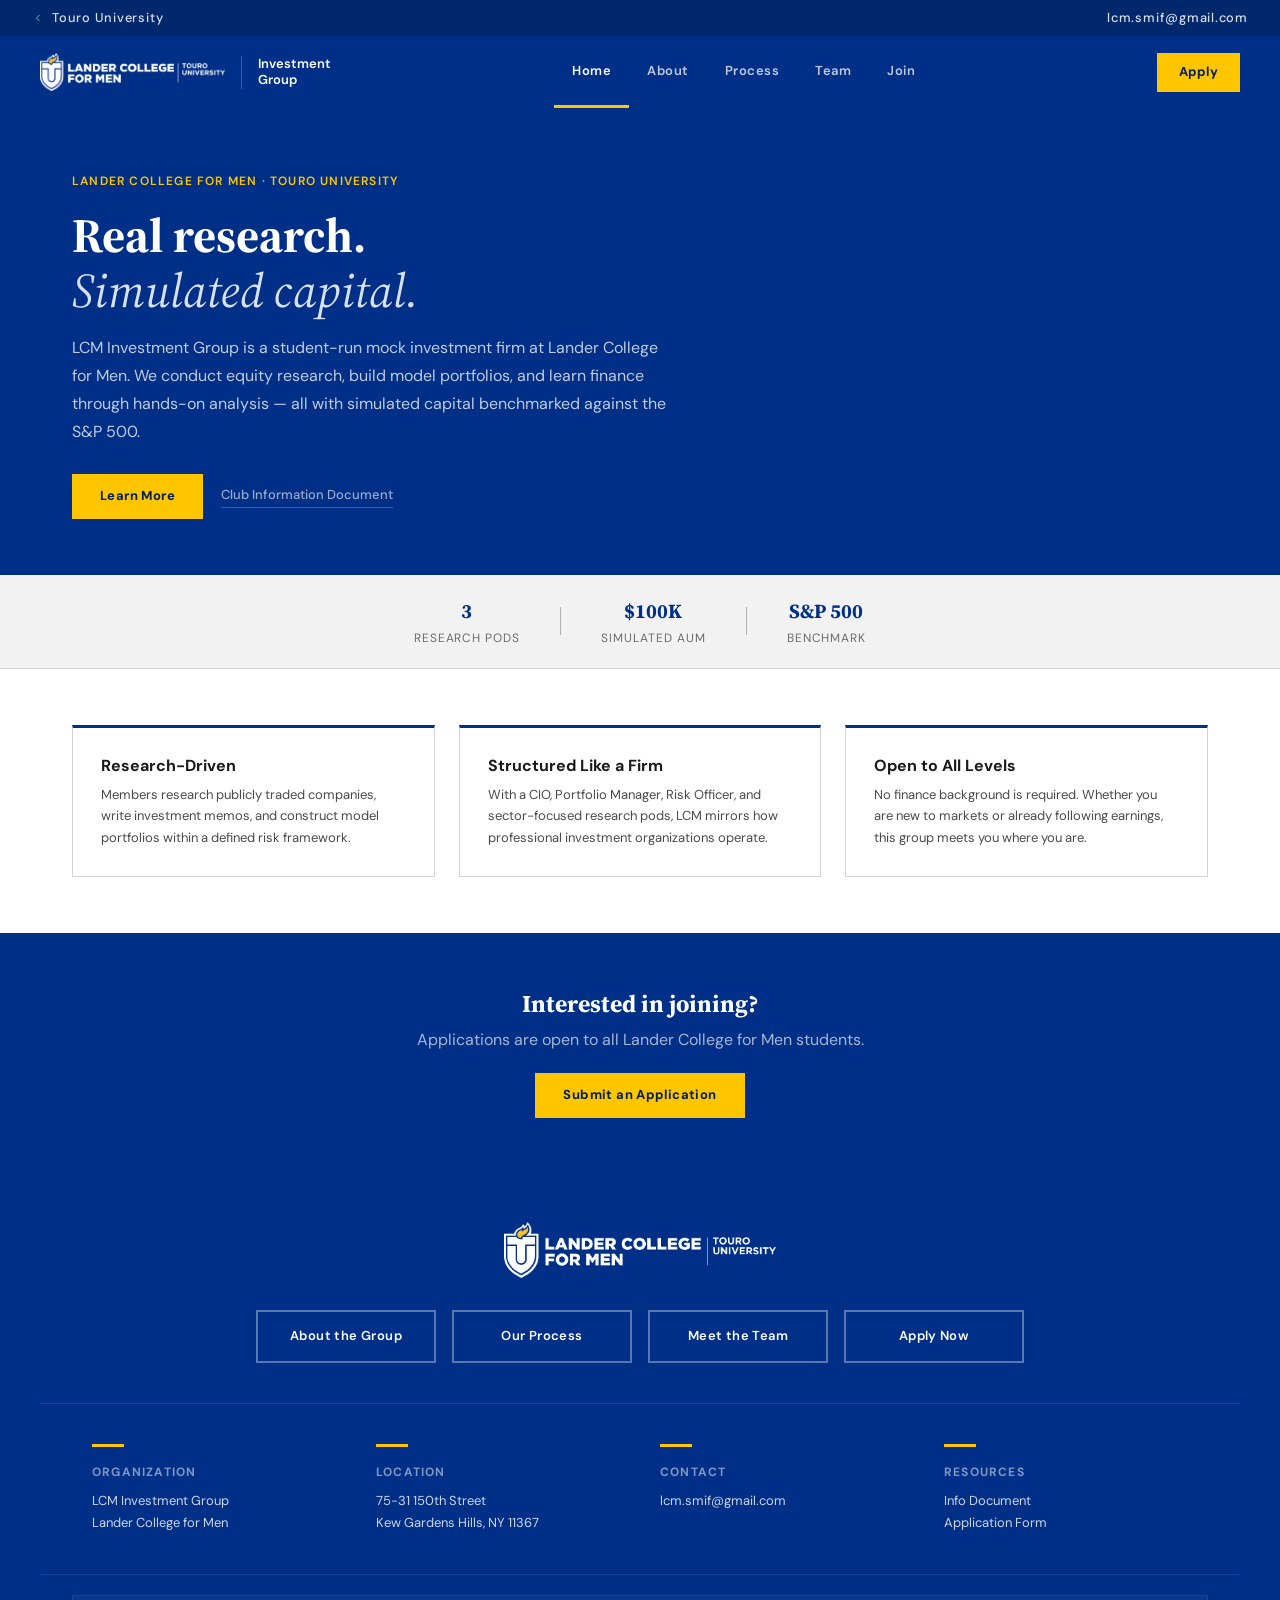
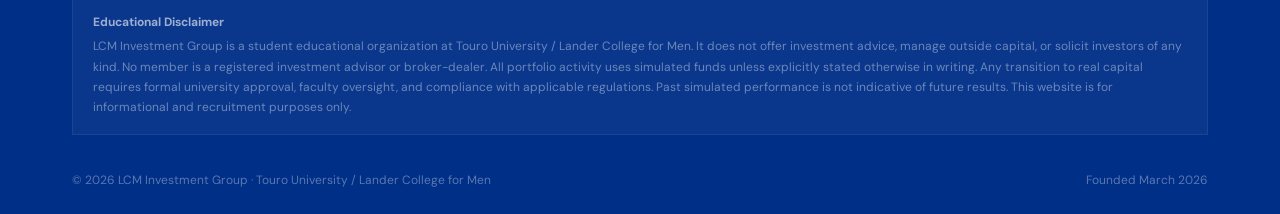
==== commit 4ba2106b: "Redesign: match official lcm.touro.edu institutional style - Navy nav bar with white logo and gold A" ====
--- a/index.html
+++ b/index.html
@@ -18,14 +18,16 @@
     <svg width="12" height="12" viewBox="0 0 24 24" fill="none" stroke="currentColor" stroke-width="2"><polyline points="15 18 9 12 15 6"/></svg>
     Touro University
   </a>
-  <div><a href="mailto:lcm.smif@gmail.com">lcm.smif@gmail.com</a></div>
+  <div class="utility-right">
+    <a href="mailto:lcm.smif@gmail.com">lcm.smif@gmail.com</a>
+  </div>
 </div>
 
 <!-- Navigation -->
 <nav class="site-nav">
   <div class="nav-inner">
     <a href="index.html" class="nav-brand">
-      <img src="touro-logo.png" alt="Lander College for Men — Touro University" height="36">
+      <img src="touro-logo-white.png" alt="Lander College for Men — Touro University" height="38">
       <span class="nav-brand-label">Investment<br>Group</span>
     </a>
     <div class="nav-links">
@@ -45,7 +47,7 @@
 <!-- Mobile menu -->
 <div class="mobile-overlay" id="mob">
   <div class="mobile-header">
-    <img src="touro-logo.png" alt="Lander College for Men" height="28">
+    <img src="touro-logo-white.png" alt="Lander College for Men" height="28">
     <button class="mobile-close" aria-label="Close menu" onclick="document.getElementById('mob').classList.remove('open')">
       <svg width="24" height="24" viewBox="0 0 24 24" fill="none" stroke="currentColor" stroke-width="2"><path d="M18 6L6 18M6 6l12 12"/></svg>
     </button>
@@ -124,7 +126,7 @@
     <div class="container">
       <h2>Interested in joining?</h2>
       <p>Applications are open to all Lander College for Men students.</p>
-      <a href="https://docs.google.com/forms/d/e/1FAIpQLSfr2iIIX5mqm8g7_Rid_zwFWo1zIdZO_jrtp0y2jBqAqrcKNw/viewform" target="_blank" rel="noopener noreferrer" class="btn-navy">Submit an Application</a>
+      <a href="https://docs.google.com/forms/d/e/1FAIpQLSfr2iIIX5mqm8g7_Rid_zwFWo1zIdZO_jrtp0y2jBqAqrcKNw/viewform" target="_blank" rel="noopener noreferrer" class="btn-gold">Submit an Application</a>
     </div>
   </section>
 
@@ -132,38 +134,54 @@
 
 <!-- Footer -->
 <footer class="site-footer">
-  <div class="container-wide">
-    <div class="footer-top">
-      <div class="footer-brand">
-        <img src="touro-logo-white.png" alt="Lander College for Men — Touro University">
-        <p>A student-run mock investment firm at Lander College for Men.</p>
-      </div>
-      <div class="footer-col">
-        <h4>Pages</h4>
-        <a href="index.html">Home</a>
-        <a href="about.html">About</a>
-        <a href="process.html">Process</a>
-        <a href="team.html">Team</a>
-        <a href="join.html">Join</a>
-      </div>
-      <div class="footer-col">
-        <h4>Resources</h4>
-        <a href="https://docs.google.com/document/d/1LVEuWN-xTGbvA8P8xXho91gXIbt4tIsUsh_a20SpdHM/edit?usp=sharing" target="_blank" rel="noopener noreferrer">Info Document</a>
-        <a href="https://docs.google.com/forms/d/e/1FAIpQLSfr2iIIX5mqm8g7_Rid_zwFWo1zIdZO_jrtp0y2jBqAqrcKNw/viewform" target="_blank" rel="noopener noreferrer">Application Form</a>
-      </div>
-      <div class="footer-col">
-        <h4>Contact</h4>
-        <a href="mailto:lcm.smif@gmail.com">lcm.smif@gmail.com</a>
-      </div>
+  <!-- Centered logo -->
+  <div class="footer-logo-section">
+    <img src="touro-logo-white.png" alt="Lander College for Men — Touro University">
+  </div>
+
+  <!-- Button row -->
+  <div class="footer-buttons">
+    <a href="about.html" class="btn-outline">About the Group</a>
+    <a href="process.html" class="btn-outline">Our Process</a>
+    <a href="team.html" class="btn-outline">Meet the Team</a>
+    <a href="https://docs.google.com/forms/d/e/1FAIpQLSfr2iIIX5mqm8g7_Rid_zwFWo1zIdZO_jrtp0y2jBqAqrcKNw/viewform" target="_blank" rel="noopener noreferrer" class="btn-outline">Apply Now</a>
+  </div>
+
+  <!-- Contact grid -->
+  <div class="footer-contact">
+    <div class="footer-contact-col">
+      <div class="footer-contact-label">Organization</div>
+      <p>LCM Investment Group</p>
+      <p>Lander College for Men</p>
     </div>
-    <div class="footer-disclaimer">
+    <div class="footer-contact-col">
+      <div class="footer-contact-label">Location</div>
+      <p>75-31 150th Street</p>
+      <p>Kew Gardens Hills, NY 11367</p>
+    </div>
+    <div class="footer-contact-col">
+      <div class="footer-contact-label">Contact</div>
+      <a href="mailto:lcm.smif@gmail.com">lcm.smif@gmail.com</a>
+    </div>
+    <div class="footer-contact-col">
+      <div class="footer-contact-label">Resources</div>
+      <a href="https://docs.google.com/document/d/1LVEuWN-xTGbvA8P8xXho91gXIbt4tIsUsh_a20SpdHM/edit?usp=sharing" target="_blank" rel="noopener noreferrer">Info Document</a>
+      <a href="https://docs.google.com/forms/d/e/1FAIpQLSfr2iIIX5mqm8g7_Rid_zwFWo1zIdZO_jrtp0y2jBqAqrcKNw/viewform" target="_blank" rel="noopener noreferrer">Application Form</a>
+    </div>
+  </div>
+
+  <!-- Disclaimer -->
+  <div class="footer-disclaimer">
+    <div class="footer-disclaimer-inner">
       <strong>Educational Disclaimer</strong>
       LCM Investment Group is a student educational organization at Touro University / Lander College for Men. It does not offer investment advice, manage outside capital, or solicit investors of any kind. No member is a registered investment advisor or broker-dealer. All portfolio activity uses simulated funds unless explicitly stated otherwise in writing. Any transition to real capital requires formal university approval, faculty oversight, and compliance with applicable regulations. Past simulated performance is not indicative of future results. This website is for informational and recruitment purposes only.
     </div>
-    <div class="footer-bottom">
-      <span>&copy; 2026 LCM Investment Group · Touro University / Lander College for Men</span>
-      <span>Founded March 2026</span>
-    </div>
+  </div>
+
+  <!-- Bottom -->
+  <div class="footer-bottom">
+    <span>&copy; 2026 LCM Investment Group · Touro University / Lander College for Men</span>
+    <span>Founded March 2026</span>
   </div>
 </footer>
 
--- a/style.css
+++ b/style.css
@@ -1,41 +1,42 @@
 /* ===================================================================
    LCM Investment Group — Shared Stylesheet
-   Lander College for Men / Touro University
+   Matching official lcm.touro.edu institutional design
    =================================================================== */
 
 /* --- Reset & Tokens --- */
 :root {
-  --navy: #003366;
-  --navy-deep: #00264d;
-  --navy-light: #1a4a7a;
-  --gold: #c99700;
-  --gold-light: #f5e6b8;
-  --gold-bg: #fdf8ec;
+  /* Official Touro palette */
+  --navy: #002F87;
+  --navy-dark: #01286D;
+  --navy-deepest: #011F55;
+  --gold: #FFC600;
+  --gold-hover: #e6b200;
+  --blue-accent: #103CCC;
   --white: #ffffff;
-  --gray-50: #f8f9fa;
-  --gray-100: #f0f1f3;
-  --gray-200: #e2e4e8;
-  --gray-300: #c8ccd2;
-  --gray-400: #9ca3af;
-  --gray-500: #6b7280;
-  --gray-600: #4b5563;
-  --gray-700: #374151;
-  --gray-800: #1f2937;
-  --gray-900: #111827;
+  --gray-bg: #F2F2F2;
+  --gray-100: #e8e8e8;
+  --gray-200: #d4d4d4;
+  --gray-300: #b0b0b0;
+  --gray-400: #8a8a8a;
+  --gray-500: #6b6b6b;
+  --gray-600: #4a4a4a;
+  --gray-700: #333333;
+  --gray-800: #1a1a1a;
 
   --text-xs: 0.75rem;
-  --text-sm: 0.875rem;
+  --text-sm: 0.8125rem;
   --text-base: 1rem;
   --text-lg: 1.125rem;
   --text-xl: 1.25rem;
   --text-2xl: 1.5rem;
   --text-3xl: 1.875rem;
 
-  --font-display: 'Source Serif 4', Georgia, 'Times New Roman', serif;
-  --font-body: 'DM Sans', 'Helvetica Neue', Arial, sans-serif;
-
-  --max-w: 960px;
-  --max-w-wide: 1080px;
+  /* Touro uses Metropolis (sans) for UI and Libre Baskerville (serif) for body.
+     We'll use close free alternatives. */
+  --font-ui: 'DM Sans', 'Metropolis', 'Helvetica Neue', Arial, sans-serif;
+  --font-serif: 'Source Serif 4', 'Libre Baskerville', Georgia, serif;
+
+  --max-w: 1200px;
   --transition: 150ms ease;
 }
 
@@ -47,7 +48,7 @@
 }
 
 body {
-  font-family: var(--font-body);
+  font-family: var(--font-ui);
   font-size: var(--text-base);
   color: var(--gray-800);
   background: var(--white);
@@ -65,72 +66,81 @@
 ul { list-style: none; }
 main { flex: 1; }
 
-/* --- Utility bar (Touro-style top strip) --- */
+/* ===================================================================
+   UTILITY BAR — matches Touro's top dark navy strip
+   =================================================================== */
 .utility-bar {
-  background: var(--navy-deep);
-  color: rgba(255,255,255,0.7);
-  font-size: var(--text-xs);
-  padding: 5px 24px;
+  background: var(--navy-dark);
+  color: rgba(255,255,255,0.85);
+  font-size: 0.8rem;
+  font-weight: 500;
+  letter-spacing: 0.06em;
+  padding: 8px 32px;
   display: flex;
   align-items: center;
   justify-content: space-between;
 }
 .utility-bar a {
-  color: rgba(255,255,255,0.7);
+  color: rgba(255,255,255,0.85);
   transition: color var(--transition);
 }
 .utility-bar a:hover { color: #fff; }
 .utility-left {
   display: flex;
   align-items: center;
-  gap: 6px;
+  gap: 8px;
   font-weight: 500;
 }
-.utility-left svg { opacity: 0.55; }
-
-/* --- Main navigation --- */
+.utility-left svg { opacity: 0.65; }
+.utility-right {
+  display: flex;
+  align-items: center;
+  gap: 20px;
+}
+.utility-right a { font-weight: 500; }
+
+/* ===================================================================
+   MAIN NAVIGATION — Touro-style navy background with white logo
+   =================================================================== */
 .site-nav {
-  background: var(--white);
-  border-bottom: 1px solid var(--gray-200);
-  padding: 0 24px;
+  background: var(--navy);
+  padding: 0 32px;
   position: sticky;
   top: 0;
   z-index: 100;
 }
 .nav-inner {
-  max-width: var(--max-w-wide);
+  max-width: var(--max-w);
   margin: 0 auto;
   display: flex;
   align-items: center;
   justify-content: space-between;
-  height: 68px;
-}
-
-/* Logo block: image + "Investment Group" label */
+  height: 72px;
+}
+
+/* Logo block */
 .nav-brand {
   display: flex;
   align-items: center;
-  gap: 14px;
+  gap: 16px;
   flex-shrink: 0;
 }
 .nav-brand img {
-  height: 36px;
+  height: 38px;
   width: auto;
-  opacity: 1;
-  filter: none;
 }
 .nav-brand-label {
-  font-family: var(--font-body);
+  font-family: var(--font-ui);
   font-size: 0.8125rem;
   font-weight: 600;
-  color: var(--navy);
+  color: var(--white);
   line-height: 1.25;
-  border-left: 1px solid var(--gray-300);
-  padding-left: 14px;
+  border-left: 1px solid rgba(255,255,255,0.25);
+  padding-left: 16px;
   white-space: nowrap;
 }
 
-/* Nav links */
+/* Nav links — Touro uses uppercase bold links */
 .nav-links {
   display: flex;
   align-items: center;
@@ -138,30 +148,34 @@
 }
 .nav-links a {
   font-size: var(--text-sm);
-  font-weight: 500;
-  color: var(--gray-500);
-  padding: 22px 16px;
-  border-bottom: 2px solid transparent;
-  transition: color var(--transition), border-color var(--transition);
-}
-.nav-links a:hover,
+  font-weight: 600;
+  color: rgba(255,255,255,0.75);
+  padding: 24px 18px;
+  letter-spacing: 0.04em;
+  transition: color var(--transition);
+  border-bottom: 3px solid transparent;
+}
+.nav-links a:hover {
+  color: #fff;
+}
 .nav-links a[aria-current="page"] {
-  color: var(--navy);
-  border-bottom-color: var(--navy);
-}
-
-/* Apply button in nav */
+  color: #fff;
+  border-bottom-color: var(--gold);
+}
+
+/* Apply CTA — gold button matching Touro "Donate to LCM" style */
 .nav-cta {
   font-size: var(--text-sm);
-  font-weight: 600;
-  color: var(--white);
-  background: var(--navy);
-  padding: 8px 20px;
-  border-radius: 3px;
+  font-weight: 700;
+  color: var(--navy-deepest);
+  background: var(--gold);
+  padding: 9px 22px;
+  border-radius: 0;
+  letter-spacing: 0.02em;
   transition: background var(--transition);
   flex-shrink: 0;
 }
-.nav-cta:hover { background: var(--navy-deep); }
+.nav-cta:hover { background: var(--gold-hover); }
 
 /* Hamburger */
 .hamburger {
@@ -174,7 +188,7 @@
   display: block;
   width: 22px;
   height: 2px;
-  background: var(--navy);
+  background: var(--white);
   border-radius: 1px;
 }
 
@@ -183,7 +197,7 @@
   display: none;
   position: fixed;
   inset: 0;
-  background: var(--white);
+  background: var(--navy);
   z-index: 200;
   flex-direction: column;
   padding: 20px 24px;
@@ -203,7 +217,7 @@
   display: flex;
   align-items: center;
   justify-content: center;
-  color: var(--gray-500);
+  color: rgba(255,255,255,0.7);
 }
 .mobile-links {
   display: flex;
@@ -211,211 +225,311 @@
 }
 .mobile-links a {
   font-size: var(--text-lg);
-  font-weight: 500;
-  color: var(--gray-700);
-  padding: 13px 0;
-  border-bottom: 1px solid var(--gray-200);
-}
-.mobile-links a:first-child { border-top: 1px solid var(--gray-200); }
+  font-weight: 600;
+  color: rgba(255,255,255,0.85);
+  padding: 14px 0;
+  border-bottom: 1px solid rgba(255,255,255,0.1);
+  letter-spacing: 0.03em;
+}
+.mobile-links a:first-child { border-top: 1px solid rgba(255,255,255,0.1); }
 .mobile-cta {
   display: block;
-  margin-top: 20px;
+  margin-top: 24px;
   text-align: center;
-  font-weight: 600;
-  color: var(--white);
-  background: var(--navy);
-  padding: 12px 24px;
-  border-radius: 3px;
+  font-weight: 700;
+  color: var(--navy-deepest);
+  background: var(--gold);
+  padding: 14px 24px;
+  letter-spacing: 0.02em;
 }
 
 @media (max-width: 768px) {
   .utility-bar { display: none; }
   .nav-links, .nav-cta { display: none; }
   .hamburger { display: flex; }
-}
-
-/* --- Layout helpers --- */
-.container { max-width: var(--max-w); margin: 0 auto; padding: 0 24px; }
-.container-wide { max-width: var(--max-w-wide); margin: 0 auto; padding: 0 24px; }
-.section { padding: 48px 0; }
-.section-lg { padding: 56px 0; }
-
-/* --- Page header (breadcrumb-style band) --- */
+  .site-nav { padding: 0 20px; }
+}
+
+/* ===================================================================
+   LAYOUT HELPERS
+   =================================================================== */
+.container { max-width: var(--max-w); margin: 0 auto; padding: 0 32px; }
+.section { padding: 56px 0; }
+.section-lg { padding: 72px 0; }
+
+/* ===================================================================
+   PAGE HEADER — Touro uses navy blue bands for section headers
+   =================================================================== */
 .page-header {
-  background: var(--gray-50);
-  border-bottom: 1px solid var(--gray-200);
-  padding: 28px 0;
+  background: var(--navy);
+  padding: 40px 0;
+  color: var(--white);
 }
 .page-header h1 {
-  font-family: var(--font-display);
+  font-family: var(--font-serif);
   font-size: var(--text-3xl);
   font-weight: 700;
-  color: var(--navy);
+  color: var(--white);
 }
 .page-header .subtitle {
   font-size: var(--text-base);
-  color: var(--gray-500);
-  margin-top: 4px;
-}
-
-/* --- Buttons --- */
+  color: rgba(255,255,255,0.65);
+  margin-top: 6px;
+}
+
+/* ===================================================================
+   BUTTONS — Touro style
+   =================================================================== */
 .btn-navy {
   display: inline-flex;
   align-items: center;
   gap: 6px;
-  padding: 10px 24px;
-  background: var(--navy);
-  color: var(--white);
-  font-size: var(--text-sm);
-  font-weight: 600;
-  border-radius: 3px;
-  transition: background var(--transition);
-}
-.btn-navy:hover { background: var(--navy-deep); }
+  padding: 12px 28px;
+  background: var(--white);
+  color: var(--navy);
+  font-size: var(--text-sm);
+  font-weight: 700;
+  border: 2px solid var(--white);
+  letter-spacing: 0.03em;
+  transition: background var(--transition), color var(--transition);
+}
+.btn-navy:hover {
+  background: transparent;
+  color: var(--white);
+}
 
 .btn-gold {
   display: inline-flex;
   align-items: center;
   gap: 6px;
-  padding: 10px 24px;
+  padding: 12px 28px;
   background: var(--gold);
-  color: var(--navy-deep);
-  font-size: var(--text-sm);
-  font-weight: 700;
-  border-radius: 3px;
+  color: var(--navy-deepest);
+  font-size: var(--text-sm);
+  font-weight: 700;
+  letter-spacing: 0.03em;
   transition: background var(--transition);
 }
-.btn-gold:hover { background: #b58a00; }
-
-/* --- Footer --- */
+.btn-gold:hover { background: var(--gold-hover); }
+
+.btn-outline {
+  display: inline-flex;
+  align-items: center;
+  justify-content: center;
+  gap: 6px;
+  padding: 14px 28px;
+  background: transparent;
+  color: var(--white);
+  font-size: var(--text-sm);
+  font-weight: 600;
+  border: 2px solid rgba(255,255,255,0.35);
+  letter-spacing: 0.03em;
+  transition: background var(--transition), border-color var(--transition);
+  min-width: 180px;
+}
+.btn-outline:hover {
+  background: rgba(255,255,255,0.08);
+  border-color: rgba(255,255,255,0.6);
+}
+
+/* ===================================================================
+   FOOTER — Matches official Touro footer structure
+   =================================================================== */
 .site-footer {
   background: var(--navy);
+  color: var(--white);
+  padding: 0;
+}
+
+/* Centered logo section */
+.footer-logo-section {
+  text-align: center;
+  padding: 48px 32px 32px;
+}
+.footer-logo-section img {
+  height: 56px;
+  width: auto;
+  margin: 0 auto;
+}
+
+/* Button row — Touro-style outline buttons */
+.footer-buttons {
+  display: flex;
+  justify-content: center;
+  gap: 16px;
+  padding: 0 32px 40px;
+  flex-wrap: wrap;
+}
+
+/* Contact grid — Touro uses accent bars above each column */
+.footer-contact {
+  display: grid;
+  grid-template-columns: 1fr 1fr 1fr 1fr;
+  gap: 0;
+  max-width: var(--max-w);
+  margin: 0 auto;
+  padding: 40px 32px;
+  border-top: 1px solid rgba(255,255,255,0.1);
+}
+.footer-contact-col {
+  padding: 0 20px;
+}
+.footer-contact-col::before {
+  content: '';
+  display: block;
+  width: 32px;
+  height: 3px;
+  margin-bottom: 16px;
+}
+.footer-contact-col:nth-child(1)::before { background: var(--gold); }
+.footer-contact-col:nth-child(2)::before { background: var(--gold); }
+.footer-contact-col:nth-child(3)::before { background: var(--gold); }
+.footer-contact-col:nth-child(4)::before { background: var(--gold); }
+
+.footer-contact-label {
+  font-size: var(--text-xs);
+  font-weight: 700;
+  text-transform: uppercase;
+  letter-spacing: 0.1em;
+  color: rgba(255,255,255,0.5);
+  margin-bottom: 8px;
+}
+.footer-contact-col p,
+.footer-contact-col a {
+  font-size: var(--text-sm);
   color: rgba(255,255,255,0.8);
-  padding: 40px 0 20px;
-}
-.footer-top {
-  display: grid;
-  grid-template-columns: 1.6fr 1fr 1fr 1fr;
-  gap: 32px;
-  margin-bottom: 28px;
-}
-.footer-brand { display: flex; flex-direction: column; gap: 10px; }
-.footer-brand img { height: 44px; width: auto; }
-.footer-brand p { font-size: var(--text-sm); opacity: 0.55; line-height: 1.5; max-width: 30ch; }
-.footer-col h4 {
-  font-size: var(--text-xs);
-  font-weight: 700;
-  text-transform: uppercase;
-  letter-spacing: 0.08em;
-  opacity: 0.35;
-  margin-bottom: 10px;
-}
-.footer-col a {
+  line-height: 1.7;
   display: block;
-  font-size: var(--text-sm);
-  opacity: 0.6;
-  margin-bottom: 6px;
-  transition: opacity var(--transition);
-}
-.footer-col a:hover { opacity: 1; }
+}
+.footer-contact-col a:hover { color: #fff; }
+
+/* Social icons */
+.footer-social {
+  display: flex;
+  align-items: center;
+  gap: 16px;
+  margin-top: 12px;
+}
+.footer-social a {
+  color: rgba(255,255,255,0.7);
+  transition: color var(--transition);
+}
+.footer-social a:hover { color: #fff; }
+
+/* Disclaimer */
 .footer-disclaimer {
-  padding: 14px 18px;
+  max-width: var(--max-w);
+  margin: 0 auto;
+  padding: 20px 32px;
+  border-top: 1px solid rgba(255,255,255,0.08);
+}
+.footer-disclaimer-inner {
+  padding: 16px 20px;
   background: rgba(255,255,255,0.04);
   border: 1px solid rgba(255,255,255,0.07);
   font-size: var(--text-xs);
-  opacity: 0.4;
+  color: rgba(255,255,255,0.4);
   line-height: 1.7;
-  margin-bottom: 20px;
-}
-.footer-disclaimer strong {
+}
+.footer-disclaimer-inner strong {
   display: block;
   margin-bottom: 4px;
-  opacity: 1;
-  color: rgba(255,255,255,0.65);
-}
+  color: rgba(255,255,255,0.6);
+}
+
+/* Bottom legal row — matches Touro's copyright + legal links */
 .footer-bottom {
   display: flex;
   justify-content: space-between;
   flex-wrap: wrap;
   gap: 8px;
-  padding-top: 14px;
-  border-top: 1px solid rgba(255,255,255,0.08);
-  font-size: var(--text-xs);
-  opacity: 0.3;
-}
+  max-width: var(--max-w);
+  margin: 0 auto;
+  padding: 16px 32px 24px;
+  font-size: var(--text-xs);
+  color: rgba(255,255,255,0.35);
+}
+.footer-bottom a {
+  color: rgba(255,255,255,0.35);
+  margin-left: 16px;
+}
+.footer-bottom a:hover { color: rgba(255,255,255,0.6); }
+
 @media (max-width: 768px) {
-  .footer-top { grid-template-columns: 1fr 1fr; gap: 24px; }
+  .footer-contact { grid-template-columns: 1fr 1fr; gap: 28px; }
+  .footer-buttons { gap: 10px; }
+  .footer-buttons .btn-outline { min-width: 140px; padding: 12px 16px; font-size: 0.75rem; }
 }
 @media (max-width: 500px) {
-  .footer-top { grid-template-columns: 1fr; }
-}
-
-/* ============================================================
-   PAGE-SPECIFIC STYLES
-   ============================================================ */
-
-/* --- Home: Hero --- */
+  .footer-contact { grid-template-columns: 1fr; }
+}
+
+/* ===================================================================
+   HOME: HERO — Full-bleed navy with centered content (Touro-style)
+   =================================================================== */
 .hero {
   background: var(--navy);
   color: var(--white);
-  padding: 56px 0 48px;
-}
-.hero-content { max-width: 620px; }
+  padding: 64px 0 56px;
+}
+.hero-content { max-width: 640px; }
 .hero-affiliation {
   font-size: var(--text-xs);
   font-weight: 600;
-  letter-spacing: 0.08em;
+  letter-spacing: 0.1em;
   text-transform: uppercase;
   color: var(--gold);
-  margin-bottom: 14px;
+  margin-bottom: 16px;
 }
 .hero h1 {
-  font-family: var(--font-display);
-  font-size: clamp(1.875rem, 1.2rem + 2.5vw, 2.75rem);
+  font-family: var(--font-serif);
+  font-size: clamp(2rem, 1.4rem + 2.5vw, 3rem);
   font-weight: 700;
   line-height: 1.15;
-  margin-bottom: 14px;
+  margin-bottom: 16px;
 }
 .hero h1 em { font-style: italic; font-weight: 400; opacity: 0.85; }
 .hero-desc {
   font-size: var(--text-base);
-  line-height: 1.7;
-  opacity: 0.78;
-  margin-bottom: 24px;
-  max-width: 52ch;
+  line-height: 1.75;
+  opacity: 0.75;
+  margin-bottom: 28px;
+  max-width: 54ch;
 }
 .hero-actions {
   display: flex;
   align-items: center;
-  gap: 16px;
+  gap: 18px;
   flex-wrap: wrap;
 }
 .hero-link {
   font-size: var(--text-sm);
   font-weight: 500;
-  color: rgba(255,255,255,0.65);
+  color: rgba(255,255,255,0.6);
   border-bottom: 1px solid rgba(255,255,255,0.25);
   padding-bottom: 1px;
   transition: color var(--transition);
 }
 .hero-link:hover { color: #fff; }
 
-/* --- Home: Facts strip --- */
+/* ===================================================================
+   HOME: FACTS STRIP
+   =================================================================== */
 .facts-strip {
-  background: var(--gray-50);
+  background: var(--gray-bg);
   border-bottom: 1px solid var(--gray-200);
-  padding: 18px 0;
+  padding: 20px 0;
 }
 .facts-row {
   display: flex;
   justify-content: center;
   align-items: center;
-  gap: 36px;
+  gap: 40px;
   flex-wrap: wrap;
 }
 .fact-item { text-align: center; }
 .fact-val {
-  font-family: var(--font-display);
+  font-family: var(--font-serif);
   font-size: var(--text-xl);
   font-weight: 700;
   color: var(--navy);
@@ -424,69 +538,77 @@
   font-size: var(--text-xs);
   color: var(--gray-500);
   text-transform: uppercase;
-  letter-spacing: 0.06em;
+  letter-spacing: 0.08em;
   margin-top: 2px;
 }
-.facts-sep { width: 1px; height: 26px; background: var(--gray-300); }
+.facts-sep { width: 1px; height: 28px; background: var(--gray-300); }
 @media (max-width: 600px) {
   .facts-row { gap: 20px; }
   .facts-sep { display: none; }
 }
 
-/* --- Home: Overview cards --- */
+/* ===================================================================
+   HOME: OVERVIEW CARDS
+   =================================================================== */
 .overview-grid {
   display: grid;
   grid-template-columns: repeat(3, 1fr);
-  gap: 20px;
+  gap: 24px;
 }
 .overview-card {
-  padding: 22px;
+  padding: 28px;
   border: 1px solid var(--gray-200);
   border-top: 3px solid var(--navy);
+  background: var(--white);
 }
 .overview-card h3 {
+  font-family: var(--font-ui);
   font-size: var(--text-base);
   font-weight: 700;
   color: var(--gray-800);
-  margin-bottom: 6px;
+  margin-bottom: 8px;
 }
 .overview-card p {
   font-size: var(--text-sm);
   color: var(--gray-600);
-  line-height: 1.6;
+  line-height: 1.65;
 }
 @media (max-width: 768px) {
   .overview-grid { grid-template-columns: 1fr; }
 }
 
-/* --- Home: CTA strip --- */
+/* ===================================================================
+   HOME: CTA STRIP
+   =================================================================== */
 .home-cta {
-  background: var(--gray-50);
-  border-top: 1px solid var(--gray-200);
+  background: var(--navy);
+  color: var(--white);
   text-align: center;
 }
 .home-cta h2 {
-  font-family: var(--font-display);
+  font-family: var(--font-serif);
   font-size: var(--text-2xl);
   font-weight: 700;
-  color: var(--navy);
-  margin-bottom: 6px;
+  color: var(--white);
+  margin-bottom: 8px;
 }
 .home-cta p {
   font-size: var(--text-base);
-  color: var(--gray-500);
-  margin: 0 auto 18px;
-}
-
-/* --- About: Content grid --- */
+  color: rgba(255,255,255,0.65);
+  margin: 0 auto 20px;
+}
+
+/* ===================================================================
+   ABOUT PAGE
+   =================================================================== */
 .about-grid {
   display: grid;
   grid-template-columns: 1.8fr 1fr;
-  gap: 44px;
+  gap: 48px;
   align-items: start;
 }
 .about-prose h2 {
-  font-family: var(--font-display);
+  font-family: var(--font-serif);
   font-size: var(--text-2xl);
   font-weight: 700;
   color: var(--navy);
@@ -498,104 +620,11 @@
   margin-bottom: 14px;
 }
 .about-sidebar {
-  padding: 22px;
-  background: var(--gray-50);
+  padding: 24px;
+  background: var(--gray-bg);
   border: 1px solid var(--gray-200);
 }
 .sidebar-heading {
-  font-size: var(--text-xs);
-  font-weight: 700;
-  text-transform: uppercase;
-  letter-spacing: 0.08em;
-  color: var(--gray-400);
-  margin-bottom: 14px;
-  padding-bottom: 8px;
-  border-bottom: 1px solid var(--gray-200);
-}
-.sidebar-row {
-  display: flex;
-  justify-content: space-between;
-  padding: 7px 0;
-  font-size: var(--text-sm);
-  border-bottom: 1px solid var(--gray-100);
-}
-.sidebar-row:last-child { border-bottom: none; }
-.sidebar-key { font-weight: 600; color: var(--gray-700); }
-.sidebar-val { color: var(--gray-500); text-align: right; }
-.about-note {
-  margin-top: 20px;
-  padding: 14px 18px;
-  background: var(--gold-bg);
-  border-left: 3px solid var(--gold);
-  font-size: var(--text-sm);
-  color: var(--gray-700);
-  line-height: 1.6;
-}
-@media (max-width: 768px) {
-  .about-grid { grid-template-columns: 1fr; }
-}
-
-/* --- Process: Steps --- */
-.process-step {
-  display: grid;
-  grid-template-columns: 44px 1fr;
-  gap: 18px;
-  padding: 22px 0;
-  border-bottom: 1px solid var(--gray-200);
-  align-items: start;
-}
-.process-step:last-child { border-bottom: none; }
-.step-num {
-  width: 38px; height: 38px;
-  border-radius: 50%;
-  background: var(--navy);
-  color: var(--white);
-  display: flex;
-  align-items: center;
-  justify-content: center;
-  font-family: var(--font-display);
-  font-size: var(--text-base);
-  font-weight: 700;
-  flex-shrink: 0;
-}
-.step-body h3 {
-  font-size: var(--text-lg);
-  font-weight: 700;
-  color: var(--gray-800);
-  margin-bottom: 4px;
-}
-.step-body p {
-  font-size: var(--text-sm);
-  color: var(--gray-600);
-  line-height: 1.65;
-}
-
-/* Process: Logistics table */
-.info-table {
-  margin-top: 28px;
-  width: 100%;
-  border-collapse: collapse;
-  font-size: var(--text-sm);
-}
-.info-table th {
-  text-align: left;
-  font-weight: 700;
-  color: var(--gray-700);
-  padding: 9px 14px;
-  background: var(--gray-50);
-  border: 1px solid var(--gray-200);
-  font-size: var(--text-xs);
-  text-transform: uppercase;
-  letter-spacing: 0.06em;
-}
-.info-table td {
-  padding: 9px 14px;
-  border: 1px solid var(--gray-200);
-  color: var(--gray-600);
-}
-
-/* --- Team: Directory list --- */
-.team-label {
   font-size: var(--text-xs);
   font-weight: 700;
   text-transform: uppercase;
@@ -605,18 +634,115 @@
   padding-bottom: 8px;
   border-bottom: 1px solid var(--gray-200);
 }
+.sidebar-row {
+  display: flex;
+  justify-content: space-between;
+  padding: 8px 0;
+  font-size: var(--text-sm);
+  border-bottom: 1px solid var(--gray-100);
+}
+.sidebar-row:last-child { border-bottom: none; }
+.sidebar-key { font-weight: 600; color: var(--gray-700); }
+.sidebar-val { color: var(--gray-500); text-align: right; }
+.about-note {
+  margin-top: 24px;
+  padding: 16px 20px;
+  background: #fffaed;
+  border-left: 3px solid var(--gold);
+  font-size: var(--text-sm);
+  color: var(--gray-700);
+  line-height: 1.65;
+}
+@media (max-width: 768px) {
+  .about-grid { grid-template-columns: 1fr; }
+}
+
+/* ===================================================================
+   PROCESS PAGE
+   =================================================================== */
+.process-step {
+  display: grid;
+  grid-template-columns: 48px 1fr;
+  gap: 20px;
+  padding: 24px 0;
+  border-bottom: 1px solid var(--gray-200);
+  align-items: start;
+}
+.process-step:last-child { border-bottom: none; }
+.step-num {
+  width: 40px; height: 40px;
+  border-radius: 50%;
+  background: var(--navy);
+  color: var(--white);
+  display: flex;
+  align-items: center;
+  justify-content: center;
+  font-family: var(--font-serif);
+  font-size: var(--text-base);
+  font-weight: 700;
+  flex-shrink: 0;
+}
+.step-body h3 {
+  font-size: var(--text-lg);
+  font-weight: 700;
+  color: var(--gray-800);
+  margin-bottom: 6px;
+}
+.step-body p {
+  font-size: var(--text-sm);
+  color: var(--gray-600);
+  line-height: 1.65;
+}
+
+/* Process logistics table */
+.info-table {
+  margin-top: 28px;
+  width: 100%;
+  border-collapse: collapse;
+  font-size: var(--text-sm);
+}
+.info-table th {
+  text-align: left;
+  font-weight: 700;
+  color: var(--gray-700);
+  padding: 10px 16px;
+  background: var(--gray-bg);
+  border: 1px solid var(--gray-200);
+  font-size: var(--text-xs);
+  text-transform: uppercase;
+  letter-spacing: 0.06em;
+}
+.info-table td {
+  padding: 10px 16px;
+  border: 1px solid var(--gray-200);
+  color: var(--gray-600);
+}
+
+/* ===================================================================
+   TEAM PAGE
+   =================================================================== */
+.team-label {
+  font-size: var(--text-xs);
+  font-weight: 700;
+  text-transform: uppercase;
+  letter-spacing: 0.12em;
+  color: var(--gray-400);
+  margin-bottom: 16px;
+  padding-bottom: 8px;
+  border-bottom: 1px solid var(--gray-200);
+}
 .team-list { display: flex; flex-direction: column; }
 .team-member {
   display: grid;
-  grid-template-columns: 44px 1fr;
-  gap: 14px;
-  padding: 14px 0;
+  grid-template-columns: 48px 1fr;
+  gap: 16px;
+  padding: 16px 0;
   border-bottom: 1px solid var(--gray-100);
   align-items: start;
 }
 .team-member:last-child { border-bottom: none; }
 .member-initials {
-  width: 38px; height: 38px;
+  width: 40px; height: 40px;
   border-radius: 50%;
   background: var(--navy);
   color: var(--white);
@@ -631,30 +757,30 @@
   font-size: var(--text-base);
   font-weight: 600;
   color: var(--gray-800);
-  margin-bottom: 1px;
+  margin-bottom: 2px;
 }
 .member-role {
   font-size: var(--text-sm);
   color: var(--navy);
   font-weight: 500;
-  margin-bottom: 3px;
+  margin-bottom: 4px;
 }
 .member-desc {
   font-size: var(--text-sm);
   color: var(--gray-500);
-  line-height: 1.55;
+  line-height: 1.6;
 }
 
 /* Pods */
-.pods-section { margin-top: 36px; }
+.pods-section { margin-top: 40px; }
 .pods-grid {
   display: grid;
   grid-template-columns: repeat(3, 1fr);
-  gap: 14px;
+  gap: 16px;
 }
 .pod-item {
-  padding: 14px 16px;
-  background: var(--gray-50);
+  padding: 16px 18px;
+  background: var(--gray-bg);
   border: 1px solid var(--gray-200);
 }
 .pod-label {
@@ -662,13 +788,13 @@
   font-weight: 700;
   color: var(--navy);
   text-transform: uppercase;
-  letter-spacing: 0.06em;
+  letter-spacing: 0.08em;
   margin-bottom: 4px;
 }
 .pod-sector {
   font-size: var(--text-xs);
   color: var(--gray-400);
-  margin-bottom: 6px;
+  margin-bottom: 8px;
 }
 .pod-name { font-size: var(--text-sm); font-weight: 600; color: var(--gray-800); }
 .pod-role { font-size: var(--text-xs); color: var(--gray-500); }
@@ -676,10 +802,12 @@
   .pods-grid { grid-template-columns: 1fr; }
 }
 
-/* --- Join: Content --- */
-.join-content { max-width: 620px; }
+/* ===================================================================
+   JOIN PAGE
+   =================================================================== */
+.join-content { max-width: 640px; }
 .join-content h2 {
-  font-family: var(--font-display);
+  font-family: var(--font-serif);
   font-size: var(--text-2xl);
   font-weight: 700;
   color: var(--navy);
@@ -690,22 +818,22 @@
   line-height: 1.7;
   margin-bottom: 14px;
 }
-.join-cta { margin: 24px 0 36px; }
+.join-cta { margin: 28px 0 40px; }
 .join-cards {
   display: grid;
   grid-template-columns: 1fr 1fr;
   gap: 20px;
 }
 .join-card {
-  padding: 18px;
-  background: var(--gray-50);
+  padding: 20px;
+  background: var(--gray-bg);
   border: 1px solid var(--gray-200);
 }
 .join-card h3 {
   font-size: var(--text-sm);
   font-weight: 700;
   color: var(--gray-800);
-  margin-bottom: 6px;
+  margin-bottom: 8px;
 }
 .join-card p {
   font-size: var(--text-sm);
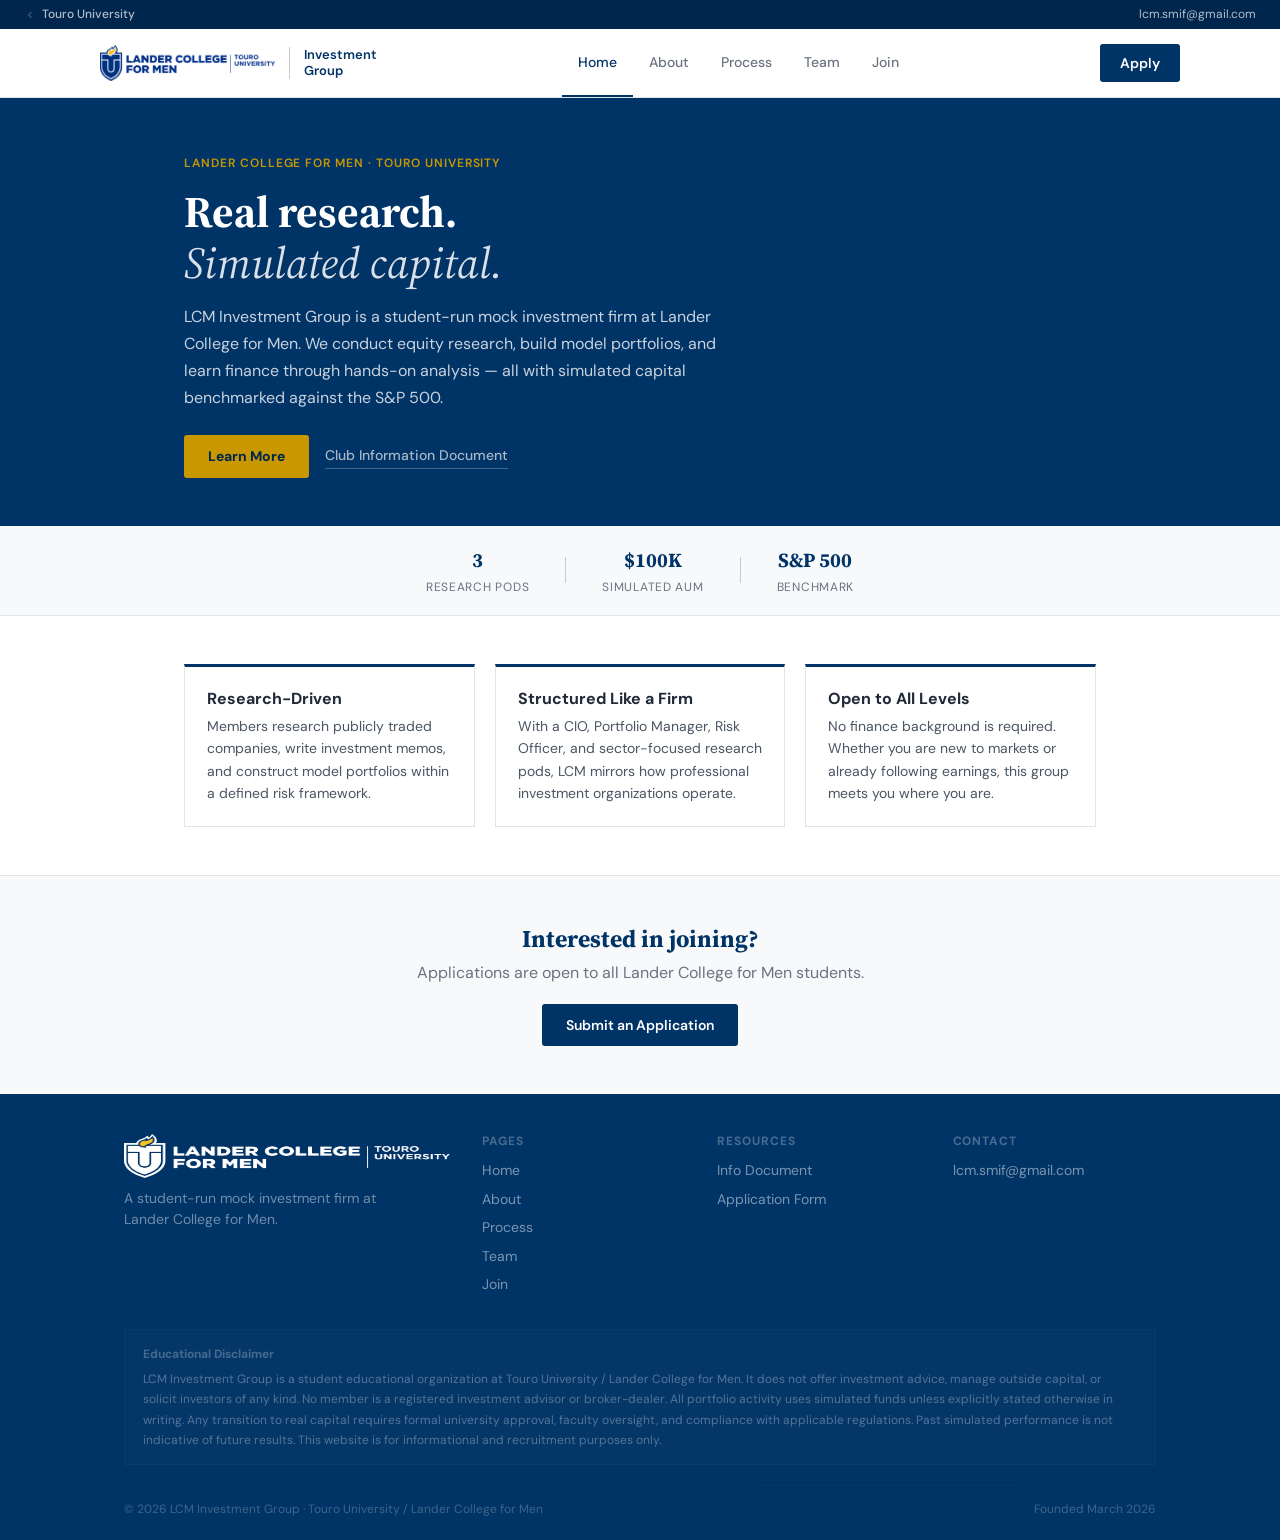
==== commit db67cb6a: "Revert "Redesign: match official lcm.touro.edu institutional style" This reverts commit 4ba2106bb297" ====
--- a/index.html
+++ b/index.html
@@ -18,16 +18,14 @@
     <svg width="12" height="12" viewBox="0 0 24 24" fill="none" stroke="currentColor" stroke-width="2"><polyline points="15 18 9 12 15 6"/></svg>
     Touro University
   </a>
-  <div class="utility-right">
-    <a href="mailto:lcm.smif@gmail.com">lcm.smif@gmail.com</a>
-  </div>
+  <div><a href="mailto:lcm.smif@gmail.com">lcm.smif@gmail.com</a></div>
 </div>
 
 <!-- Navigation -->
 <nav class="site-nav">
   <div class="nav-inner">
     <a href="index.html" class="nav-brand">
-      <img src="touro-logo-white.png" alt="Lander College for Men — Touro University" height="38">
+      <img src="touro-logo.png" alt="Lander College for Men — Touro University" height="36">
       <span class="nav-brand-label">Investment<br>Group</span>
     </a>
     <div class="nav-links">
@@ -47,7 +45,7 @@
 <!-- Mobile menu -->
 <div class="mobile-overlay" id="mob">
   <div class="mobile-header">
-    <img src="touro-logo-white.png" alt="Lander College for Men" height="28">
+    <img src="touro-logo.png" alt="Lander College for Men" height="28">
     <button class="mobile-close" aria-label="Close menu" onclick="document.getElementById('mob').classList.remove('open')">
       <svg width="24" height="24" viewBox="0 0 24 24" fill="none" stroke="currentColor" stroke-width="2"><path d="M18 6L6 18M6 6l12 12"/></svg>
     </button>
@@ -126,7 +124,7 @@
     <div class="container">
       <h2>Interested in joining?</h2>
       <p>Applications are open to all Lander College for Men students.</p>
-      <a href="https://docs.google.com/forms/d/e/1FAIpQLSfr2iIIX5mqm8g7_Rid_zwFWo1zIdZO_jrtp0y2jBqAqrcKNw/viewform" target="_blank" rel="noopener noreferrer" class="btn-gold">Submit an Application</a>
+      <a href="https://docs.google.com/forms/d/e/1FAIpQLSfr2iIIX5mqm8g7_Rid_zwFWo1zIdZO_jrtp0y2jBqAqrcKNw/viewform" target="_blank" rel="noopener noreferrer" class="btn-navy">Submit an Application</a>
     </div>
   </section>
 
@@ -134,54 +132,38 @@
 
 <!-- Footer -->
 <footer class="site-footer">
-  <!-- Centered logo -->
-  <div class="footer-logo-section">
-    <img src="touro-logo-white.png" alt="Lander College for Men — Touro University">
-  </div>
-
-  <!-- Button row -->
-  <div class="footer-buttons">
-    <a href="about.html" class="btn-outline">About the Group</a>
-    <a href="process.html" class="btn-outline">Our Process</a>
-    <a href="team.html" class="btn-outline">Meet the Team</a>
-    <a href="https://docs.google.com/forms/d/e/1FAIpQLSfr2iIIX5mqm8g7_Rid_zwFWo1zIdZO_jrtp0y2jBqAqrcKNw/viewform" target="_blank" rel="noopener noreferrer" class="btn-outline">Apply Now</a>
-  </div>
-
-  <!-- Contact grid -->
-  <div class="footer-contact">
-    <div class="footer-contact-col">
-      <div class="footer-contact-label">Organization</div>
-      <p>LCM Investment Group</p>
-      <p>Lander College for Men</p>
+  <div class="container-wide">
+    <div class="footer-top">
+      <div class="footer-brand">
+        <img src="touro-logo-white.png" alt="Lander College for Men — Touro University">
+        <p>A student-run mock investment firm at Lander College for Men.</p>
+      </div>
+      <div class="footer-col">
+        <h4>Pages</h4>
+        <a href="index.html">Home</a>
+        <a href="about.html">About</a>
+        <a href="process.html">Process</a>
+        <a href="team.html">Team</a>
+        <a href="join.html">Join</a>
+      </div>
+      <div class="footer-col">
+        <h4>Resources</h4>
+        <a href="https://docs.google.com/document/d/1LVEuWN-xTGbvA8P8xXho91gXIbt4tIsUsh_a20SpdHM/edit?usp=sharing" target="_blank" rel="noopener noreferrer">Info Document</a>
+        <a href="https://docs.google.com/forms/d/e/1FAIpQLSfr2iIIX5mqm8g7_Rid_zwFWo1zIdZO_jrtp0y2jBqAqrcKNw/viewform" target="_blank" rel="noopener noreferrer">Application Form</a>
+      </div>
+      <div class="footer-col">
+        <h4>Contact</h4>
+        <a href="mailto:lcm.smif@gmail.com">lcm.smif@gmail.com</a>
+      </div>
     </div>
-    <div class="footer-contact-col">
-      <div class="footer-contact-label">Location</div>
-      <p>75-31 150th Street</p>
-      <p>Kew Gardens Hills, NY 11367</p>
-    </div>
-    <div class="footer-contact-col">
-      <div class="footer-contact-label">Contact</div>
-      <a href="mailto:lcm.smif@gmail.com">lcm.smif@gmail.com</a>
-    </div>
-    <div class="footer-contact-col">
-      <div class="footer-contact-label">Resources</div>
-      <a href="https://docs.google.com/document/d/1LVEuWN-xTGbvA8P8xXho91gXIbt4tIsUsh_a20SpdHM/edit?usp=sharing" target="_blank" rel="noopener noreferrer">Info Document</a>
-      <a href="https://docs.google.com/forms/d/e/1FAIpQLSfr2iIIX5mqm8g7_Rid_zwFWo1zIdZO_jrtp0y2jBqAqrcKNw/viewform" target="_blank" rel="noopener noreferrer">Application Form</a>
-    </div>
-  </div>
-
-  <!-- Disclaimer -->
-  <div class="footer-disclaimer">
-    <div class="footer-disclaimer-inner">
+    <div class="footer-disclaimer">
       <strong>Educational Disclaimer</strong>
       LCM Investment Group is a student educational organization at Touro University / Lander College for Men. It does not offer investment advice, manage outside capital, or solicit investors of any kind. No member is a registered investment advisor or broker-dealer. All portfolio activity uses simulated funds unless explicitly stated otherwise in writing. Any transition to real capital requires formal university approval, faculty oversight, and compliance with applicable regulations. Past simulated performance is not indicative of future results. This website is for informational and recruitment purposes only.
     </div>
-  </div>
-
-  <!-- Bottom -->
-  <div class="footer-bottom">
-    <span>&copy; 2026 LCM Investment Group · Touro University / Lander College for Men</span>
-    <span>Founded March 2026</span>
+    <div class="footer-bottom">
+      <span>&copy; 2026 LCM Investment Group · Touro University / Lander College for Men</span>
+      <span>Founded March 2026</span>
+    </div>
   </div>
 </footer>
 
--- a/style.css
+++ b/style.css
@@ -1,42 +1,41 @@
 /* ===================================================================
    LCM Investment Group — Shared Stylesheet
-   Matching official lcm.touro.edu institutional design
+   Lander College for Men / Touro University
    =================================================================== */
 
 /* --- Reset & Tokens --- */
 :root {
-  /* Official Touro palette */
-  --navy: #002F87;
-  --navy-dark: #01286D;
-  --navy-deepest: #011F55;
-  --gold: #FFC600;
-  --gold-hover: #e6b200;
-  --blue-accent: #103CCC;
+  --navy: #003366;
+  --navy-deep: #00264d;
+  --navy-light: #1a4a7a;
+  --gold: #c99700;
+  --gold-light: #f5e6b8;
+  --gold-bg: #fdf8ec;
   --white: #ffffff;
-  --gray-bg: #F2F2F2;
-  --gray-100: #e8e8e8;
-  --gray-200: #d4d4d4;
-  --gray-300: #b0b0b0;
-  --gray-400: #8a8a8a;
-  --gray-500: #6b6b6b;
-  --gray-600: #4a4a4a;
-  --gray-700: #333333;
-  --gray-800: #1a1a1a;
+  --gray-50: #f8f9fa;
+  --gray-100: #f0f1f3;
+  --gray-200: #e2e4e8;
+  --gray-300: #c8ccd2;
+  --gray-400: #9ca3af;
+  --gray-500: #6b7280;
+  --gray-600: #4b5563;
+  --gray-700: #374151;
+  --gray-800: #1f2937;
+  --gray-900: #111827;
 
   --text-xs: 0.75rem;
-  --text-sm: 0.8125rem;
+  --text-sm: 0.875rem;
   --text-base: 1rem;
   --text-lg: 1.125rem;
   --text-xl: 1.25rem;
   --text-2xl: 1.5rem;
   --text-3xl: 1.875rem;
 
-  /* Touro uses Metropolis (sans) for UI and Libre Baskerville (serif) for body.
-     We'll use close free alternatives. */
-  --font-ui: 'DM Sans', 'Metropolis', 'Helvetica Neue', Arial, sans-serif;
-  --font-serif: 'Source Serif 4', 'Libre Baskerville', Georgia, serif;
-
-  --max-w: 1200px;
+  --font-display: 'Source Serif 4', Georgia, 'Times New Roman', serif;
+  --font-body: 'DM Sans', 'Helvetica Neue', Arial, sans-serif;
+
+  --max-w: 960px;
+  --max-w-wide: 1080px;
   --transition: 150ms ease;
 }
 
@@ -48,7 +47,7 @@
 }
 
 body {
-  font-family: var(--font-ui);
+  font-family: var(--font-body);
   font-size: var(--text-base);
   color: var(--gray-800);
   background: var(--white);
@@ -66,116 +65,103 @@
 ul { list-style: none; }
 main { flex: 1; }
 
-/* ===================================================================
-   UTILITY BAR — matches Touro's top dark navy strip
-   =================================================================== */
+/* --- Utility bar (Touro-style top strip) --- */
 .utility-bar {
-  background: var(--navy-dark);
-  color: rgba(255,255,255,0.85);
-  font-size: 0.8rem;
-  font-weight: 500;
-  letter-spacing: 0.06em;
-  padding: 8px 32px;
+  background: var(--navy-deep);
+  color: rgba(255,255,255,0.7);
+  font-size: var(--text-xs);
+  padding: 5px 24px;
   display: flex;
   align-items: center;
   justify-content: space-between;
 }
 .utility-bar a {
-  color: rgba(255,255,255,0.85);
+  color: rgba(255,255,255,0.7);
   transition: color var(--transition);
 }
 .utility-bar a:hover { color: #fff; }
 .utility-left {
   display: flex;
   align-items: center;
-  gap: 8px;
+  gap: 6px;
   font-weight: 500;
 }
-.utility-left svg { opacity: 0.65; }
-.utility-right {
-  display: flex;
-  align-items: center;
-  gap: 20px;
-}
-.utility-right a { font-weight: 500; }
-
-/* ===================================================================
-   MAIN NAVIGATION — Touro-style navy background with white logo
-   =================================================================== */
+.utility-left svg { opacity: 0.55; }
+
+/* --- Main navigation --- */
 .site-nav {
-  background: var(--navy);
-  padding: 0 32px;
+  background: var(--white);
+  border-bottom: 1px solid var(--gray-200);
+  padding: 0 24px;
   position: sticky;
   top: 0;
   z-index: 100;
 }
 .nav-inner {
-  max-width: var(--max-w);
+  max-width: var(--max-w-wide);
   margin: 0 auto;
   display: flex;
   align-items: center;
   justify-content: space-between;
-  height: 72px;
-}
-
-/* Logo block */
+  height: 68px;
+}
+
+/* Logo block: image + "Investment Group" label */
 .nav-brand {
   display: flex;
   align-items: center;
-  gap: 16px;
+  gap: 14px;
   flex-shrink: 0;
 }
 .nav-brand img {
-  height: 38px;
+  height: 36px;
   width: auto;
+  opacity: 1;
+  filter: none;
 }
 .nav-brand-label {
-  font-family: var(--font-ui);
+  font-family: var(--font-body);
   font-size: 0.8125rem;
   font-weight: 600;
+  color: var(--navy);
+  line-height: 1.25;
+  border-left: 1px solid var(--gray-300);
+  padding-left: 14px;
+  white-space: nowrap;
+}
+
+/* Nav links */
+.nav-links {
+  display: flex;
+  align-items: center;
+  gap: 0;
+}
+.nav-links a {
+  font-size: var(--text-sm);
+  font-weight: 500;
+  color: var(--gray-500);
+  padding: 22px 16px;
+  border-bottom: 2px solid transparent;
+  transition: color var(--transition), border-color var(--transition);
+}
+.nav-links a:hover,
+.nav-links a[aria-current="page"] {
+  color: var(--navy);
+  border-bottom-color: var(--navy);
+}
+
+/* Apply button in nav */
+.nav-cta {
+  font-size: var(--text-sm);
+  font-weight: 600;
   color: var(--white);
-  line-height: 1.25;
-  border-left: 1px solid rgba(255,255,255,0.25);
-  padding-left: 16px;
-  white-space: nowrap;
-}
-
-/* Nav links — Touro uses uppercase bold links */
-.nav-links {
-  display: flex;
-  align-items: center;
-  gap: 0;
-}
-.nav-links a {
-  font-size: var(--text-sm);
-  font-weight: 600;
-  color: rgba(255,255,255,0.75);
-  padding: 24px 18px;
-  letter-spacing: 0.04em;
-  transition: color var(--transition);
-  border-bottom: 3px solid transparent;
-}
-.nav-links a:hover {
-  color: #fff;
-}
-.nav-links a[aria-current="page"] {
-  color: #fff;
-  border-bottom-color: var(--gold);
-}
-
-/* Apply CTA — gold button matching Touro "Donate to LCM" style */
-.nav-cta {
-  font-size: var(--text-sm);
-  font-weight: 700;
-  color: var(--navy-deepest);
-  background: var(--gold);
-  padding: 9px 22px;
-  border-radius: 0;
-  letter-spacing: 0.02em;
+  background: var(--navy);
+  padding: 8px 20px;
+  border-radius: 3px;
   transition: background var(--transition);
   flex-shrink: 0;
 }
-.nav-cta:hover { background: var(--gold-hover); }
+.nav-cta:hover { background: var(--navy-deep); }
 
 /* Hamburger */
 .hamburger {
@@ -188,7 +174,7 @@
   display: block;
   width: 22px;
   height: 2px;
-  background: var(--white);
+  background: var(--navy);
   border-radius: 1px;
 }
 
@@ -197,7 +183,7 @@
   display: none;
   position: fixed;
   inset: 0;
-  background: var(--navy);
+  background: var(--white);
   z-index: 200;
   flex-direction: column;
   padding: 20px 24px;
@@ -217,7 +203,7 @@
   display: flex;
   align-items: center;
   justify-content: center;
-  color: rgba(255,255,255,0.7);
+  color: var(--gray-500);
 }
 .mobile-links {
   display: flex;
@@ -225,311 +211,211 @@
 }
 .mobile-links a {
   font-size: var(--text-lg);
-  font-weight: 600;
-  color: rgba(255,255,255,0.85);
-  padding: 14px 0;
-  border-bottom: 1px solid rgba(255,255,255,0.1);
-  letter-spacing: 0.03em;
-}
-.mobile-links a:first-child { border-top: 1px solid rgba(255,255,255,0.1); }
+  font-weight: 500;
+  color: var(--gray-700);
+  padding: 13px 0;
+  border-bottom: 1px solid var(--gray-200);
+}
+.mobile-links a:first-child { border-top: 1px solid var(--gray-200); }
 .mobile-cta {
   display: block;
-  margin-top: 24px;
+  margin-top: 20px;
   text-align: center;
-  font-weight: 700;
-  color: var(--navy-deepest);
-  background: var(--gold);
-  padding: 14px 24px;
-  letter-spacing: 0.02em;
+  font-weight: 600;
+  color: var(--white);
+  background: var(--navy);
+  padding: 12px 24px;
+  border-radius: 3px;
 }
 
 @media (max-width: 768px) {
   .utility-bar { display: none; }
   .nav-links, .nav-cta { display: none; }
   .hamburger { display: flex; }
-  .site-nav { padding: 0 20px; }
-}
-
-/* ===================================================================
-   LAYOUT HELPERS
-   =================================================================== */
-.container { max-width: var(--max-w); margin: 0 auto; padding: 0 32px; }
-.section { padding: 56px 0; }
-.section-lg { padding: 72px 0; }
-
-/* ===================================================================
-   PAGE HEADER — Touro uses navy blue bands for section headers
-   =================================================================== */
+}
+
+/* --- Layout helpers --- */
+.container { max-width: var(--max-w); margin: 0 auto; padding: 0 24px; }
+.container-wide { max-width: var(--max-w-wide); margin: 0 auto; padding: 0 24px; }
+.section { padding: 48px 0; }
+.section-lg { padding: 56px 0; }
+
+/* --- Page header (breadcrumb-style band) --- */
 .page-header {
-  background: var(--navy);
-  padding: 40px 0;
-  color: var(--white);
+  background: var(--gray-50);
+  border-bottom: 1px solid var(--gray-200);
+  padding: 28px 0;
 }
 .page-header h1 {
-  font-family: var(--font-serif);
+  font-family: var(--font-display);
   font-size: var(--text-3xl);
   font-weight: 700;
-  color: var(--white);
+  color: var(--navy);
 }
 .page-header .subtitle {
   font-size: var(--text-base);
-  color: rgba(255,255,255,0.65);
-  margin-top: 6px;
-}
-
-/* ===================================================================
-   BUTTONS — Touro style
-   =================================================================== */
+  color: var(--gray-500);
+  margin-top: 4px;
+}
+
+/* --- Buttons --- */
 .btn-navy {
   display: inline-flex;
   align-items: center;
   gap: 6px;
-  padding: 12px 28px;
-  background: var(--white);
-  color: var(--navy);
-  font-size: var(--text-sm);
-  font-weight: 700;
-  border: 2px solid var(--white);
-  letter-spacing: 0.03em;
-  transition: background var(--transition), color var(--transition);
-}
-.btn-navy:hover {
-  background: transparent;
+  padding: 10px 24px;
+  background: var(--navy);
   color: var(--white);
-}
+  font-size: var(--text-sm);
+  font-weight: 600;
+  border-radius: 3px;
+  transition: background var(--transition);
+}
+.btn-navy:hover { background: var(--navy-deep); }
 
 .btn-gold {
   display: inline-flex;
   align-items: center;
   gap: 6px;
-  padding: 12px 28px;
+  padding: 10px 24px;
   background: var(--gold);
-  color: var(--navy-deepest);
-  font-size: var(--text-sm);
-  font-weight: 700;
-  letter-spacing: 0.03em;
+  color: var(--navy-deep);
+  font-size: var(--text-sm);
+  font-weight: 700;
+  border-radius: 3px;
   transition: background var(--transition);
 }
-.btn-gold:hover { background: var(--gold-hover); }
-
-.btn-outline {
-  display: inline-flex;
-  align-items: center;
-  justify-content: center;
-  gap: 6px;
-  padding: 14px 28px;
-  background: transparent;
-  color: var(--white);
-  font-size: var(--text-sm);
-  font-weight: 600;
-  border: 2px solid rgba(255,255,255,0.35);
-  letter-spacing: 0.03em;
-  transition: background var(--transition), border-color var(--transition);
-  min-width: 180px;
-}
-.btn-outline:hover {
-  background: rgba(255,255,255,0.08);
-  border-color: rgba(255,255,255,0.6);
-}
-
-/* ===================================================================
-   FOOTER — Matches official Touro footer structure
-   =================================================================== */
+.btn-gold:hover { background: #b58a00; }
+
+/* --- Footer --- */
 .site-footer {
   background: var(--navy);
-  color: var(--white);
-  padding: 0;
-}
-
-/* Centered logo section */
-.footer-logo-section {
-  text-align: center;
-  padding: 48px 32px 32px;
-}
-.footer-logo-section img {
-  height: 56px;
-  width: auto;
-  margin: 0 auto;
-}
-
-/* Button row — Touro-style outline buttons */
-.footer-buttons {
-  display: flex;
-  justify-content: center;
-  gap: 16px;
-  padding: 0 32px 40px;
-  flex-wrap: wrap;
-}
-
-/* Contact grid — Touro uses accent bars above each column */
-.footer-contact {
+  color: rgba(255,255,255,0.8);
+  padding: 40px 0 20px;
+}
+.footer-top {
   display: grid;
-  grid-template-columns: 1fr 1fr 1fr 1fr;
-  gap: 0;
-  max-width: var(--max-w);
-  margin: 0 auto;
-  padding: 40px 32px;
-  border-top: 1px solid rgba(255,255,255,0.1);
-}
-.footer-contact-col {
-  padding: 0 20px;
-}
-.footer-contact-col::before {
-  content: '';
+  grid-template-columns: 1.6fr 1fr 1fr 1fr;
+  gap: 32px;
+  margin-bottom: 28px;
+}
+.footer-brand { display: flex; flex-direction: column; gap: 10px; }
+.footer-brand img { height: 44px; width: auto; }
+.footer-brand p { font-size: var(--text-sm); opacity: 0.55; line-height: 1.5; max-width: 30ch; }
+.footer-col h4 {
+  font-size: var(--text-xs);
+  font-weight: 700;
+  text-transform: uppercase;
+  letter-spacing: 0.08em;
+  opacity: 0.35;
+  margin-bottom: 10px;
+}
+.footer-col a {
   display: block;
-  width: 32px;
-  height: 3px;
-  margin-bottom: 16px;
-}
-.footer-contact-col:nth-child(1)::before { background: var(--gold); }
-.footer-contact-col:nth-child(2)::before { background: var(--gold); }
-.footer-contact-col:nth-child(3)::before { background: var(--gold); }
-.footer-contact-col:nth-child(4)::before { background: var(--gold); }
-
-.footer-contact-label {
-  font-size: var(--text-xs);
-  font-weight: 700;
-  text-transform: uppercase;
-  letter-spacing: 0.1em;
-  color: rgba(255,255,255,0.5);
-  margin-bottom: 8px;
-}
-.footer-contact-col p,
-.footer-contact-col a {
-  font-size: var(--text-sm);
-  color: rgba(255,255,255,0.8);
-  line-height: 1.7;
-  display: block;
-}
-.footer-contact-col a:hover { color: #fff; }
-
-/* Social icons */
-.footer-social {
-  display: flex;
-  align-items: center;
-  gap: 16px;
-  margin-top: 12px;
-}
-.footer-social a {
-  color: rgba(255,255,255,0.7);
-  transition: color var(--transition);
-}
-.footer-social a:hover { color: #fff; }
-
-/* Disclaimer */
+  font-size: var(--text-sm);
+  opacity: 0.6;
+  margin-bottom: 6px;
+  transition: opacity var(--transition);
+}
+.footer-col a:hover { opacity: 1; }
 .footer-disclaimer {
-  max-width: var(--max-w);
-  margin: 0 auto;
-  padding: 20px 32px;
-  border-top: 1px solid rgba(255,255,255,0.08);
-}
-.footer-disclaimer-inner {
-  padding: 16px 20px;
+  padding: 14px 18px;
   background: rgba(255,255,255,0.04);
   border: 1px solid rgba(255,255,255,0.07);
   font-size: var(--text-xs);
-  color: rgba(255,255,255,0.4);
+  opacity: 0.4;
   line-height: 1.7;
-}
-.footer-disclaimer-inner strong {
+  margin-bottom: 20px;
+}
+.footer-disclaimer strong {
   display: block;
   margin-bottom: 4px;
-  color: rgba(255,255,255,0.6);
-}
-
-/* Bottom legal row — matches Touro's copyright + legal links */
+  opacity: 1;
+  color: rgba(255,255,255,0.65);
+}
 .footer-bottom {
   display: flex;
   justify-content: space-between;
   flex-wrap: wrap;
   gap: 8px;
-  max-width: var(--max-w);
-  margin: 0 auto;
-  padding: 16px 32px 24px;
-  font-size: var(--text-xs);
-  color: rgba(255,255,255,0.35);
-}
-.footer-bottom a {
-  color: rgba(255,255,255,0.35);
-  margin-left: 16px;
-}
-.footer-bottom a:hover { color: rgba(255,255,255,0.6); }
-
+  padding-top: 14px;
+  border-top: 1px solid rgba(255,255,255,0.08);
+  font-size: var(--text-xs);
+  opacity: 0.3;
+}
 @media (max-width: 768px) {
-  .footer-contact { grid-template-columns: 1fr 1fr; gap: 28px; }
-  .footer-buttons { gap: 10px; }
-  .footer-buttons .btn-outline { min-width: 140px; padding: 12px 16px; font-size: 0.75rem; }
+  .footer-top { grid-template-columns: 1fr 1fr; gap: 24px; }
 }
 @media (max-width: 500px) {
-  .footer-contact { grid-template-columns: 1fr; }
-}
-
-/* ===================================================================
-   HOME: HERO — Full-bleed navy with centered content (Touro-style)
-   =================================================================== */
+  .footer-top { grid-template-columns: 1fr; }
+}
+
+/* ============================================================
+   PAGE-SPECIFIC STYLES
+   ============================================================ */
+
+/* --- Home: Hero --- */
 .hero {
   background: var(--navy);
   color: var(--white);
-  padding: 64px 0 56px;
-}
-.hero-content { max-width: 640px; }
+  padding: 56px 0 48px;
+}
+.hero-content { max-width: 620px; }
 .hero-affiliation {
   font-size: var(--text-xs);
   font-weight: 600;
-  letter-spacing: 0.1em;
+  letter-spacing: 0.08em;
   text-transform: uppercase;
   color: var(--gold);
-  margin-bottom: 16px;
+  margin-bottom: 14px;
 }
 .hero h1 {
-  font-family: var(--font-serif);
-  font-size: clamp(2rem, 1.4rem + 2.5vw, 3rem);
+  font-family: var(--font-display);
+  font-size: clamp(1.875rem, 1.2rem + 2.5vw, 2.75rem);
   font-weight: 700;
   line-height: 1.15;
-  margin-bottom: 16px;
+  margin-bottom: 14px;
 }
 .hero h1 em { font-style: italic; font-weight: 400; opacity: 0.85; }
 .hero-desc {
   font-size: var(--text-base);
-  line-height: 1.75;
-  opacity: 0.75;
-  margin-bottom: 28px;
-  max-width: 54ch;
+  line-height: 1.7;
+  opacity: 0.78;
+  margin-bottom: 24px;
+  max-width: 52ch;
 }
 .hero-actions {
   display: flex;
   align-items: center;
-  gap: 18px;
+  gap: 16px;
   flex-wrap: wrap;
 }
 .hero-link {
   font-size: var(--text-sm);
   font-weight: 500;
-  color: rgba(255,255,255,0.6);
+  color: rgba(255,255,255,0.65);
   border-bottom: 1px solid rgba(255,255,255,0.25);
   padding-bottom: 1px;
   transition: color var(--transition);
 }
 .hero-link:hover { color: #fff; }
 
-/* ===================================================================
-   HOME: FACTS STRIP
-   =================================================================== */
+/* --- Home: Facts strip --- */
 .facts-strip {
-  background: var(--gray-bg);
+  background: var(--gray-50);
   border-bottom: 1px solid var(--gray-200);
-  padding: 20px 0;
+  padding: 18px 0;
 }
 .facts-row {
   display: flex;
   justify-content: center;
   align-items: center;
-  gap: 40px;
+  gap: 36px;
   flex-wrap: wrap;
 }
 .fact-item { text-align: center; }
 .fact-val {
-  font-family: var(--font-serif);
+  font-family: var(--font-display);
   font-size: var(--text-xl);
   font-weight: 700;
   color: var(--navy);
@@ -538,77 +424,69 @@
   font-size: var(--text-xs);
   color: var(--gray-500);
   text-transform: uppercase;
-  letter-spacing: 0.08em;
+  letter-spacing: 0.06em;
   margin-top: 2px;
 }
-.facts-sep { width: 1px; height: 28px; background: var(--gray-300); }
+.facts-sep { width: 1px; height: 26px; background: var(--gray-300); }
 @media (max-width: 600px) {
   .facts-row { gap: 20px; }
   .facts-sep { display: none; }
 }
 
-/* ===================================================================
-   HOME: OVERVIEW CARDS
-   =================================================================== */
+/* --- Home: Overview cards --- */
 .overview-grid {
   display: grid;
   grid-template-columns: repeat(3, 1fr);
-  gap: 24px;
+  gap: 20px;
 }
 .overview-card {
-  padding: 28px;
+  padding: 22px;
   border: 1px solid var(--gray-200);
   border-top: 3px solid var(--navy);
-  background: var(--white);
 }
 .overview-card h3 {
-  font-family: var(--font-ui);
   font-size: var(--text-base);
   font-weight: 700;
   color: var(--gray-800);
-  margin-bottom: 8px;
+  margin-bottom: 6px;
 }
 .overview-card p {
   font-size: var(--text-sm);
   color: var(--gray-600);
-  line-height: 1.65;
+  line-height: 1.6;
 }
 @media (max-width: 768px) {
   .overview-grid { grid-template-columns: 1fr; }
 }
 
-/* ===================================================================
-   HOME: CTA STRIP
-   =================================================================== */
+/* --- Home: CTA strip --- */
 .home-cta {
-  background: var(--navy);
-  color: var(--white);
+  background: var(--gray-50);
+  border-top: 1px solid var(--gray-200);
   text-align: center;
 }
 .home-cta h2 {
-  font-family: var(--font-serif);
+  font-family: var(--font-display);
   font-size: var(--text-2xl);
   font-weight: 700;
-  color: var(--white);
-  margin-bottom: 8px;
+  color: var(--navy);
+  margin-bottom: 6px;
 }
 .home-cta p {
   font-size: var(--text-base);
-  color: rgba(255,255,255,0.65);
-  margin: 0 auto 20px;
-}
-
-/* ===================================================================
-   ABOUT PAGE
-   =================================================================== */
+  color: var(--gray-500);
+  margin: 0 auto 18px;
+}
+
+/* --- About: Content grid --- */
 .about-grid {
   display: grid;
   grid-template-columns: 1.8fr 1fr;
-  gap: 48px;
+  gap: 44px;
   align-items: start;
 }
 .about-prose h2 {
-  font-family: var(--font-serif);
+  font-family: var(--font-display);
   font-size: var(--text-2xl);
   font-weight: 700;
   color: var(--navy);
@@ -620,11 +498,104 @@
   margin-bottom: 14px;
 }
 .about-sidebar {
-  padding: 24px;
-  background: var(--gray-bg);
+  padding: 22px;
+  background: var(--gray-50);
   border: 1px solid var(--gray-200);
 }
 .sidebar-heading {
+  font-size: var(--text-xs);
+  font-weight: 700;
+  text-transform: uppercase;
+  letter-spacing: 0.08em;
+  color: var(--gray-400);
+  margin-bottom: 14px;
+  padding-bottom: 8px;
+  border-bottom: 1px solid var(--gray-200);
+}
+.sidebar-row {
+  display: flex;
+  justify-content: space-between;
+  padding: 7px 0;
+  font-size: var(--text-sm);
+  border-bottom: 1px solid var(--gray-100);
+}
+.sidebar-row:last-child { border-bottom: none; }
+.sidebar-key { font-weight: 600; color: var(--gray-700); }
+.sidebar-val { color: var(--gray-500); text-align: right; }
+.about-note {
+  margin-top: 20px;
+  padding: 14px 18px;
+  background: var(--gold-bg);
+  border-left: 3px solid var(--gold);
+  font-size: var(--text-sm);
+  color: var(--gray-700);
+  line-height: 1.6;
+}
+@media (max-width: 768px) {
+  .about-grid { grid-template-columns: 1fr; }
+}
+
+/* --- Process: Steps --- */
+.process-step {
+  display: grid;
+  grid-template-columns: 44px 1fr;
+  gap: 18px;
+  padding: 22px 0;
+  border-bottom: 1px solid var(--gray-200);
+  align-items: start;
+}
+.process-step:last-child { border-bottom: none; }
+.step-num {
+  width: 38px; height: 38px;
+  border-radius: 50%;
+  background: var(--navy);
+  color: var(--white);
+  display: flex;
+  align-items: center;
+  justify-content: center;
+  font-family: var(--font-display);
+  font-size: var(--text-base);
+  font-weight: 700;
+  flex-shrink: 0;
+}
+.step-body h3 {
+  font-size: var(--text-lg);
+  font-weight: 700;
+  color: var(--gray-800);
+  margin-bottom: 4px;
+}
+.step-body p {
+  font-size: var(--text-sm);
+  color: var(--gray-600);
+  line-height: 1.65;
+}
+
+/* Process: Logistics table */
+.info-table {
+  margin-top: 28px;
+  width: 100%;
+  border-collapse: collapse;
+  font-size: var(--text-sm);
+}
+.info-table th {
+  text-align: left;
+  font-weight: 700;
+  color: var(--gray-700);
+  padding: 9px 14px;
+  background: var(--gray-50);
+  border: 1px solid var(--gray-200);
+  font-size: var(--text-xs);
+  text-transform: uppercase;
+  letter-spacing: 0.06em;
+}
+.info-table td {
+  padding: 9px 14px;
+  border: 1px solid var(--gray-200);
+  color: var(--gray-600);
+}
+
+/* --- Team: Directory list --- */
+.team-label {
   font-size: var(--text-xs);
   font-weight: 700;
   text-transform: uppercase;
@@ -634,115 +605,18 @@
   padding-bottom: 8px;
   border-bottom: 1px solid var(--gray-200);
 }
-.sidebar-row {
-  display: flex;
-  justify-content: space-between;
-  padding: 8px 0;
-  font-size: var(--text-sm);
-  border-bottom: 1px solid var(--gray-100);
-}
-.sidebar-row:last-child { border-bottom: none; }
-.sidebar-key { font-weight: 600; color: var(--gray-700); }
-.sidebar-val { color: var(--gray-500); text-align: right; }
-.about-note {
-  margin-top: 24px;
-  padding: 16px 20px;
-  background: #fffaed;
-  border-left: 3px solid var(--gold);
-  font-size: var(--text-sm);
-  color: var(--gray-700);
-  line-height: 1.65;
-}
-@media (max-width: 768px) {
-  .about-grid { grid-template-columns: 1fr; }
-}
-
-/* ===================================================================
-   PROCESS PAGE
-   =================================================================== */
-.process-step {
-  display: grid;
-  grid-template-columns: 48px 1fr;
-  gap: 20px;
-  padding: 24px 0;
-  border-bottom: 1px solid var(--gray-200);
-  align-items: start;
-}
-.process-step:last-child { border-bottom: none; }
-.step-num {
-  width: 40px; height: 40px;
-  border-radius: 50%;
-  background: var(--navy);
-  color: var(--white);
-  display: flex;
-  align-items: center;
-  justify-content: center;
-  font-family: var(--font-serif);
-  font-size: var(--text-base);
-  font-weight: 700;
-  flex-shrink: 0;
-}
-.step-body h3 {
-  font-size: var(--text-lg);
-  font-weight: 700;
-  color: var(--gray-800);
-  margin-bottom: 6px;
-}
-.step-body p {
-  font-size: var(--text-sm);
-  color: var(--gray-600);
-  line-height: 1.65;
-}
-
-/* Process logistics table */
-.info-table {
-  margin-top: 28px;
-  width: 100%;
-  border-collapse: collapse;
-  font-size: var(--text-sm);
-}
-.info-table th {
-  text-align: left;
-  font-weight: 700;
-  color: var(--gray-700);
-  padding: 10px 16px;
-  background: var(--gray-bg);
-  border: 1px solid var(--gray-200);
-  font-size: var(--text-xs);
-  text-transform: uppercase;
-  letter-spacing: 0.06em;
-}
-.info-table td {
-  padding: 10px 16px;
-  border: 1px solid var(--gray-200);
-  color: var(--gray-600);
-}
-
-/* ===================================================================
-   TEAM PAGE
-   =================================================================== */
-.team-label {
-  font-size: var(--text-xs);
-  font-weight: 700;
-  text-transform: uppercase;
-  letter-spacing: 0.12em;
-  color: var(--gray-400);
-  margin-bottom: 16px;
-  padding-bottom: 8px;
-  border-bottom: 1px solid var(--gray-200);
-}
 .team-list { display: flex; flex-direction: column; }
 .team-member {
   display: grid;
-  grid-template-columns: 48px 1fr;
-  gap: 16px;
-  padding: 16px 0;
+  grid-template-columns: 44px 1fr;
+  gap: 14px;
+  padding: 14px 0;
   border-bottom: 1px solid var(--gray-100);
   align-items: start;
 }
 .team-member:last-child { border-bottom: none; }
 .member-initials {
-  width: 40px; height: 40px;
+  width: 38px; height: 38px;
   border-radius: 50%;
   background: var(--navy);
   color: var(--white);
@@ -757,30 +631,30 @@
   font-size: var(--text-base);
   font-weight: 600;
   color: var(--gray-800);
-  margin-bottom: 2px;
+  margin-bottom: 1px;
 }
 .member-role {
   font-size: var(--text-sm);
   color: var(--navy);
   font-weight: 500;
-  margin-bottom: 4px;
+  margin-bottom: 3px;
 }
 .member-desc {
   font-size: var(--text-sm);
   color: var(--gray-500);
-  line-height: 1.6;
+  line-height: 1.55;
 }
 
 /* Pods */
-.pods-section { margin-top: 40px; }
+.pods-section { margin-top: 36px; }
 .pods-grid {
   display: grid;
   grid-template-columns: repeat(3, 1fr);
-  gap: 16px;
+  gap: 14px;
 }
 .pod-item {
-  padding: 16px 18px;
-  background: var(--gray-bg);
+  padding: 14px 16px;
+  background: var(--gray-50);
   border: 1px solid var(--gray-200);
 }
 .pod-label {
@@ -788,13 +662,13 @@
   font-weight: 700;
   color: var(--navy);
   text-transform: uppercase;
-  letter-spacing: 0.08em;
+  letter-spacing: 0.06em;
   margin-bottom: 4px;
 }
 .pod-sector {
   font-size: var(--text-xs);
   color: var(--gray-400);
-  margin-bottom: 8px;
+  margin-bottom: 6px;
 }
 .pod-name { font-size: var(--text-sm); font-weight: 600; color: var(--gray-800); }
 .pod-role { font-size: var(--text-xs); color: var(--gray-500); }
@@ -802,12 +676,10 @@
   .pods-grid { grid-template-columns: 1fr; }
 }
 
-/* ===================================================================
-   JOIN PAGE
-   =================================================================== */
-.join-content { max-width: 640px; }
+/* --- Join: Content --- */
+.join-content { max-width: 620px; }
 .join-content h2 {
-  font-family: var(--font-serif);
+  font-family: var(--font-display);
   font-size: var(--text-2xl);
   font-weight: 700;
   color: var(--navy);
@@ -818,22 +690,22 @@
   line-height: 1.7;
   margin-bottom: 14px;
 }
-.join-cta { margin: 28px 0 40px; }
+.join-cta { margin: 24px 0 36px; }
 .join-cards {
   display: grid;
   grid-template-columns: 1fr 1fr;
   gap: 20px;
 }
 .join-card {
-  padding: 20px;
-  background: var(--gray-bg);
+  padding: 18px;
+  background: var(--gray-50);
   border: 1px solid var(--gray-200);
 }
 .join-card h3 {
   font-size: var(--text-sm);
   font-weight: 700;
   color: var(--gray-800);
-  margin-bottom: 8px;
+  margin-bottom: 6px;
 }
 .join-card p {
   font-size: var(--text-sm);
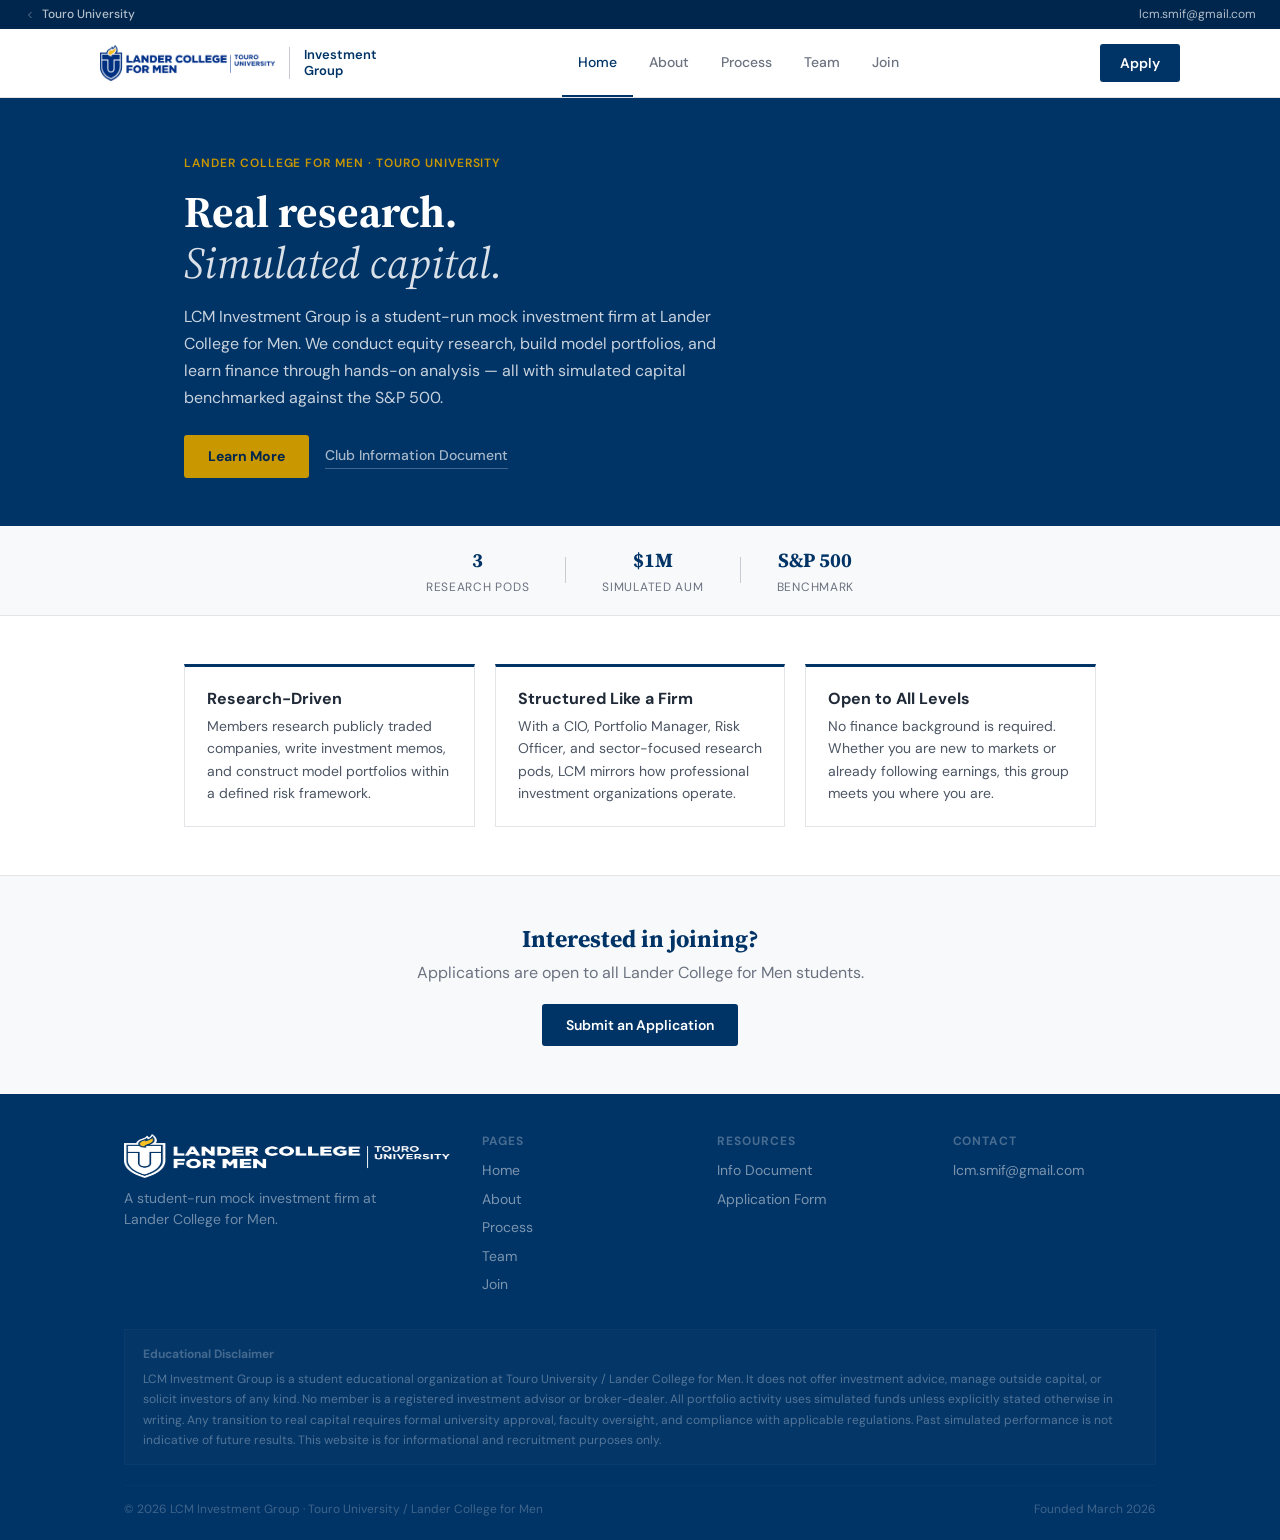
==== commit 2ef3875d: "Update simulated AUM from $100K to $1M" ====
--- a/index.html
+++ b/index.html
@@ -87,7 +87,7 @@
         </div>
         <div class="facts-sep" aria-hidden="true"></div>
         <div class="fact-item">
-          <div class="fact-val">$100K</div>
+          <div class="fact-val">$1M</div>
           <div class="fact-desc">Simulated AUM</div>
         </div>
         <div class="facts-sep" aria-hidden="true"></div>
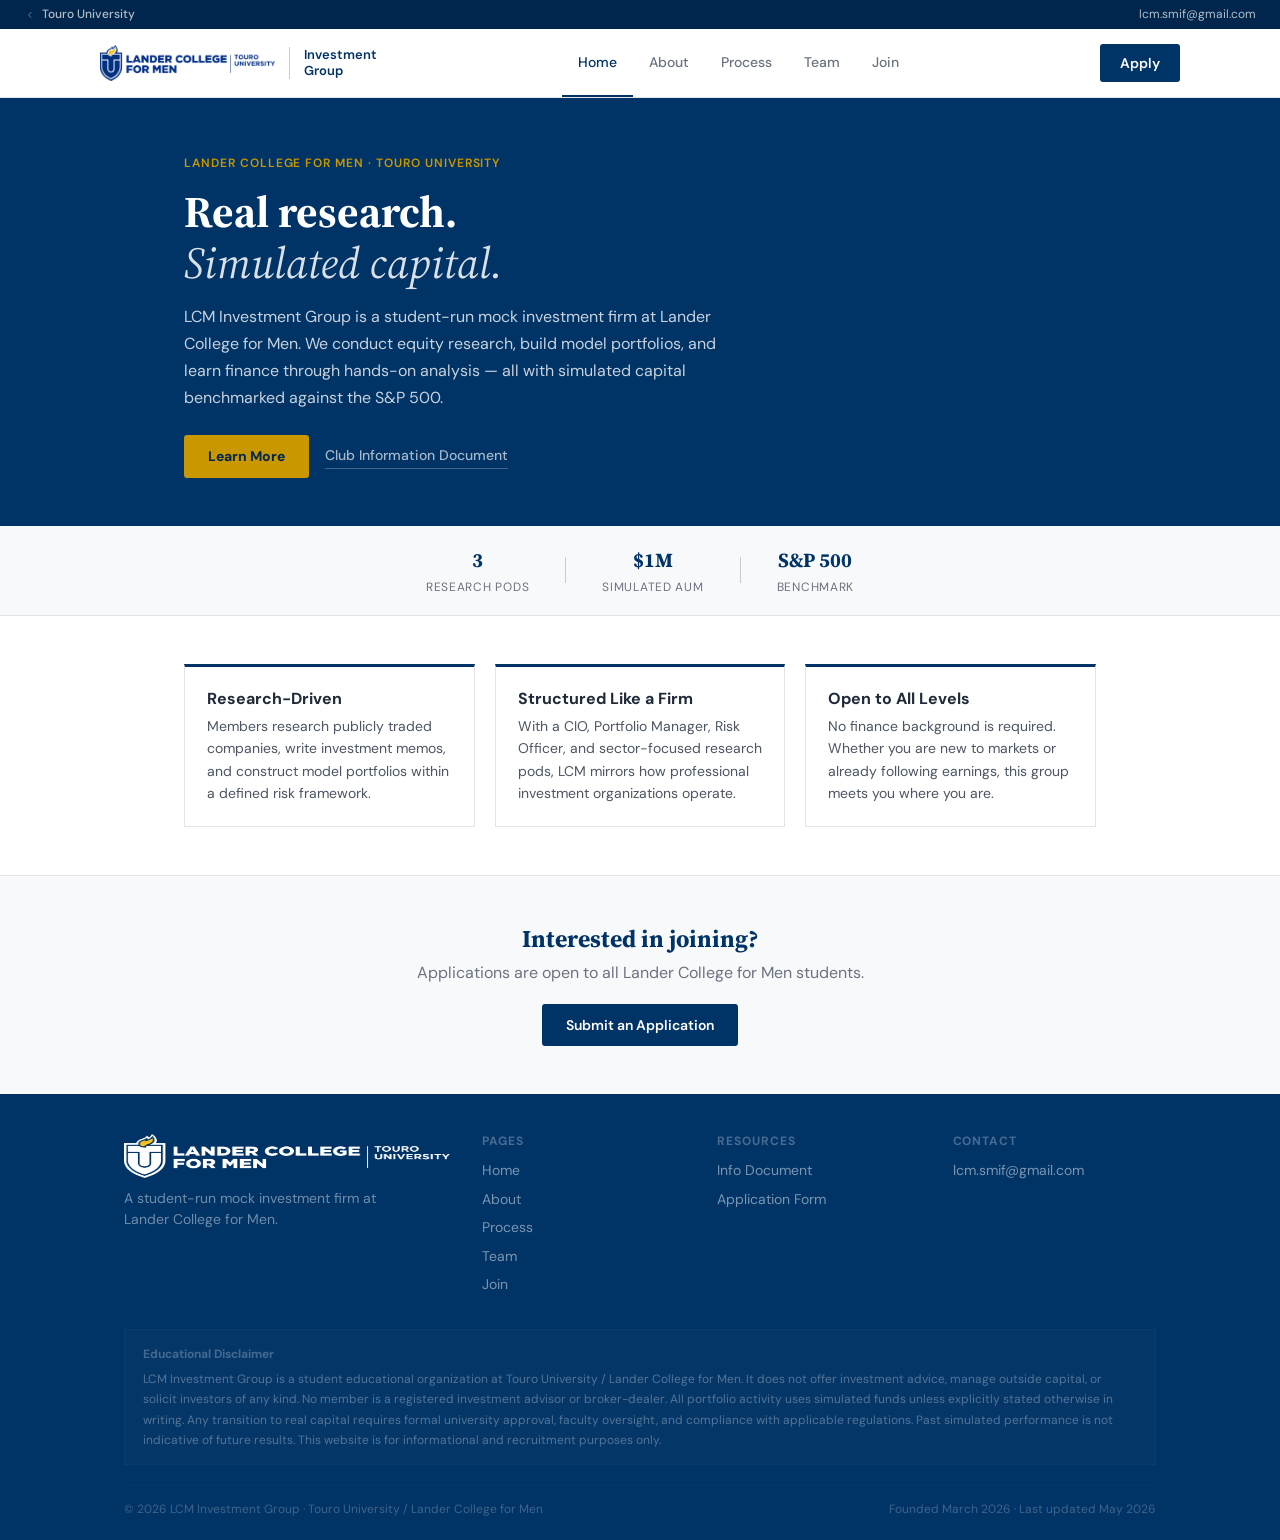
==== commit 3acd8ddf: "Add favicon, OG/Twitter social tags, sitemap, robots.txt, and last-updated footer" ====
--- a/index.html
+++ b/index.html
@@ -9,6 +9,26 @@
 <link rel="preconnect" href="https://fonts.gstatic.com" crossorigin>
 <link href="https://fonts.googleapis.com/css2?family=Source+Serif+4:ital,opsz,wght@0,8..60,400;0,8..60,600;0,8..60,700;1,8..60,400&family=DM+Sans:ital,opsz,wght@0,9..40,400;0,9..40,500;0,9..40,600;0,9..40,700;1,9..40,400&display=swap" rel="stylesheet">
 <link rel="stylesheet" href="style.css">
+<!-- Favicons -->
+<link rel="icon" href="favicon.ico" sizes="any">
+<link rel="icon" type="image/png" sizes="32x32" href="favicon-32.png">
+<link rel="icon" type="image/png" sizes="16x16" href="favicon-16.png">
+<link rel="apple-touch-icon" sizes="180x180" href="apple-touch-icon.png">
+
+<!-- Canonical & social meta -->
+<link rel="canonical" href="https://lcm-investment-group.netlify.app/">
+<meta property="og:type" content="website">
+<meta property="og:url" content="https://lcm-investment-group.netlify.app/">
+<meta property="og:title" content="LCM Investment Group — Lander College for Men">
+<meta property="og:description" content="LCM Investment Group is a student-run mock investment firm at Lander College for Men, Touro University. Members conduct equity research and manage a simulated portfolio benchmarked against the S&P 500.">
+<meta property="og:image" content="https://lcm-investment-group.netlify.app/og-image.png">
+<meta property="og:image:width" content="1200">
+<meta property="og:image:height" content="630">
+<meta property="og:site_name" content="LCM Investment Group">
+<meta name="twitter:card" content="summary_large_image">
+<meta name="twitter:title" content="LCM Investment Group — Lander College for Men">
+<meta name="twitter:description" content="LCM Investment Group is a student-run mock investment firm at Lander College for Men, Touro University. Members conduct equity research and manage a simulated portfolio benchmarked against the S&P 500.">
+<meta name="twitter:image" content="https://lcm-investment-group.netlify.app/og-image.png">
 </head>
 <body>
 
@@ -162,7 +182,7 @@
     </div>
     <div class="footer-bottom">
       <span>&copy; 2026 LCM Investment Group · Touro University / Lander College for Men</span>
-      <span>Founded March 2026</span>
+      <span>Founded March 2026 · Last updated May 2026</span>
     </div>
   </div>
 </footer>
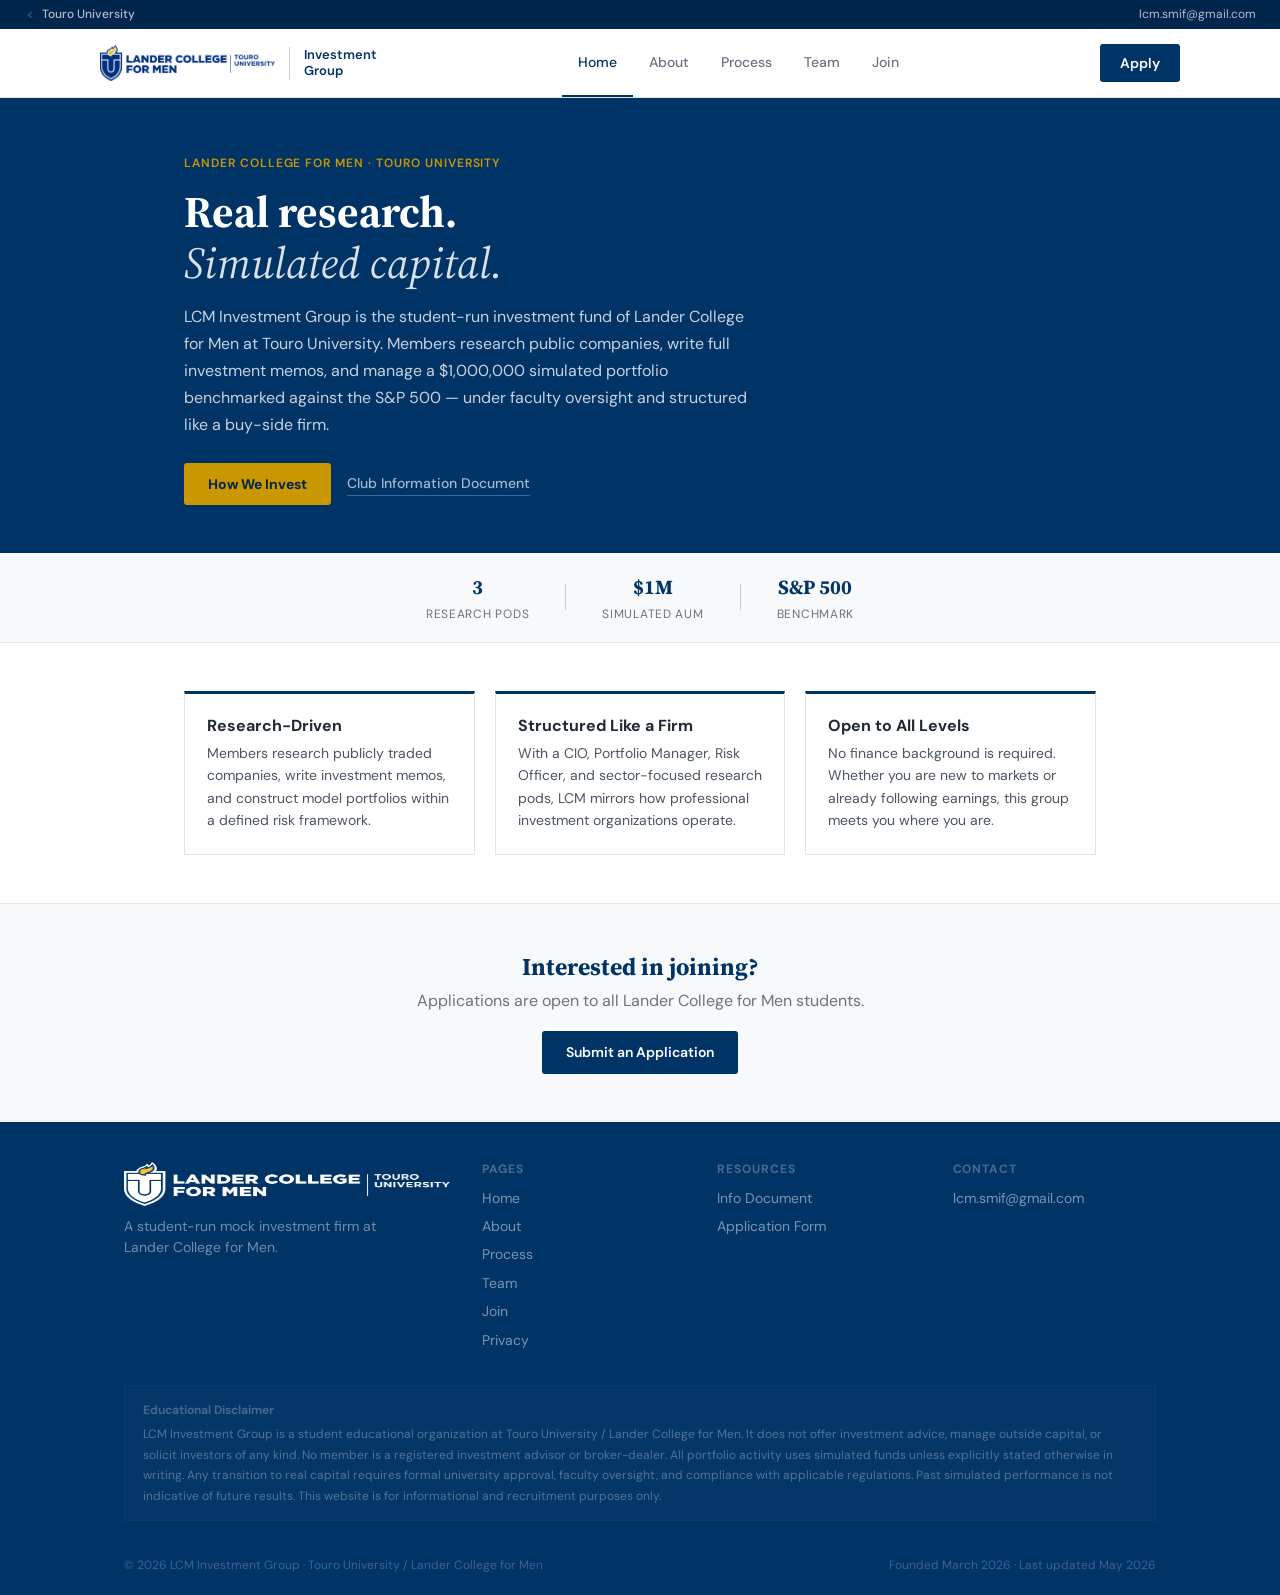
==== commit 340d37fe: "Audit fixes #6, #8, #9 + #7 scaffold - #6 Hero: rewrite subheadline ("the student-run investment fun" ====
--- a/index.html
+++ b/index.html
@@ -88,9 +88,9 @@
       <div class="hero-content">
         <p class="hero-affiliation">Lander College for Men · Touro University</p>
         <h1>Real research.<br><em>Simulated capital.</em></h1>
-        <p class="hero-desc">LCM Investment Group is a student-run mock investment firm at Lander College for Men. We conduct equity research, build model portfolios, and learn finance through hands-on analysis — all with simulated capital benchmarked against the S&amp;P 500.</p>
+        <p class="hero-desc">LCM Investment Group is the student-run investment fund of Lander College for Men at Touro University. Members research public companies, write full investment memos, and manage a $1,000,000 simulated portfolio benchmarked against the S&amp;P 500 — under faculty oversight and structured like a buy-side firm.</p>
         <div class="hero-actions">
-          <a href="join.html" class="btn-gold">Learn More</a>
+          <a href="process.html" class="btn-gold">How We Invest</a>
           <a href="https://docs.google.com/document/d/1LVEuWN-xTGbvA8P8xXho91gXIbt4tIsUsh_a20SpdHM/edit?usp=sharing" target="_blank" rel="noopener noreferrer" class="hero-link">Club Information Document</a>
         </div>
       </div>
@@ -165,6 +165,7 @@
         <a href="process.html">Process</a>
         <a href="team.html">Team</a>
         <a href="join.html">Join</a>
+        <a href="join.html#privacy">Privacy</a>
       </div>
       <div class="footer-col">
         <h4>Resources</h4>
--- a/style.css
+++ b/style.css
@@ -608,24 +608,33 @@
 .team-list { display: flex; flex-direction: column; }
 .team-member {
   display: grid;
-  grid-template-columns: 44px 1fr;
-  gap: 14px;
-  padding: 14px 0;
+  grid-template-columns: 96px 1fr;
+  gap: 20px;
+  padding: 20px 0;
   border-bottom: 1px solid var(--gray-100);
   align-items: start;
 }
 .team-member:last-child { border-bottom: none; }
 .member-initials {
-  width: 38px; height: 38px;
+  width: 88px; height: 88px;
   border-radius: 50%;
   background: var(--navy);
   color: var(--white);
   display: flex;
   align-items: center;
   justify-content: center;
-  font-size: var(--text-xs);
-  font-weight: 700;
+  font-size: 1.25rem;
+  font-weight: 700;
+  letter-spacing: 0.02em;
   flex-shrink: 0;
+}
+.member-photo {
+  width: 88px; height: 88px;
+  border-radius: 50%;
+  object-fit: cover;
+  object-position: center top;
+  flex-shrink: 0;
+  display: block;
 }
 .member-info h3 {
   font-size: var(--text-base);
@@ -672,6 +681,21 @@
 }
 .pod-name { font-size: var(--text-sm); font-weight: 600; color: var(--gray-800); }
 .pod-role { font-size: var(--text-xs); color: var(--gray-500); }
+.pod-analyst {
+  display: flex;
+  align-items: center;
+  gap: 14px;
+  margin-top: 14px;
+  padding-top: 14px;
+  border-top: 1px solid var(--gray-200);
+}
+.pod-analyst .member-photo,
+.pod-analyst .member-initials {
+  width: 64px;
+  height: 64px;
+  font-size: 0.95rem;
+}
+.pod-analyst-info { display: flex; flex-direction: column; min-width: 0; }
 @media (max-width: 600px) {
   .pods-grid { grid-template-columns: 1fr; }
 }
@@ -720,3 +744,146 @@
 @media (max-width: 600px) {
   .join-cards { grid-template-columns: 1fr; }
 }
+
+/* Faculty Advisor card — used on /about and /team */
+.advisor-section {
+  margin-bottom: 40px;
+}
+.advisor-card {
+  background: var(--gray-50);
+  border-left: 3px solid var(--navy);
+  border-radius: 4px;
+  padding: 20px 24px;
+  margin: 28px 0;
+}
+.advisor-card .advisor-label {
+  font-family: var(--font-body);
+  font-size: var(--text-xs);
+  font-weight: 600;
+  letter-spacing: 0.08em;
+  text-transform: uppercase;
+  color: var(--gray-500);
+  margin-bottom: 6px;
+}
+.advisor-card .advisor-name {
+  font-family: var(--font-display);
+  font-size: var(--text-xl);
+  font-weight: 600;
+  color: var(--navy);
+  line-height: 1.2;
+  margin-bottom: 4px;
+}
+.advisor-card .advisor-title {
+  font-size: var(--text-sm);
+  color: var(--gray-600);
+  margin-bottom: 10px;
+}
+.advisor-card .advisor-desc {
+  font-size: var(--text-base);
+  color: var(--gray-800);
+  margin: 0 0 10px 0;
+  max-width: 60ch;
+}
+.advisor-card .advisor-link {
+  display: inline-block;
+  font-size: var(--text-sm);
+  font-weight: 600;
+  color: var(--navy);
+  text-decoration: underline;
+}
+.advisor-card .advisor-link:hover {
+  color: var(--navy-deep);
+}
+@media (max-width: 600px) {
+  .advisor-card { padding: 16px 18px; }
+}
+
+/* Process page — Investment Memo Format & Risk Framework blocks */
+.framework-block {
+  margin: 40px 0 0 0;
+  padding-top: 32px;
+  border-top: 1px solid var(--gray-200);
+}
+.framework-block h2 {
+  font-family: var(--font-display);
+  font-size: var(--text-2xl);
+  color: var(--navy);
+  margin: 0 0 12px 0;
+}
+.framework-block > p {
+  font-size: var(--text-base);
+  color: var(--gray-800);
+  margin: 0 0 16px 0;
+  max-width: 65ch;
+}
+.framework-list {
+  list-style: none;
+  padding: 0;
+  margin: 0;
+  display: grid;
+  gap: 12px;
+}
+.framework-list li {
+  padding: 14px 16px 14px 20px;
+  background: var(--gray-50);
+  border-left: 3px solid var(--gold);
+  border-radius: 4px;
+  font-size: var(--text-base);
+  color: var(--gray-800);
+  line-height: 1.55;
+}
+.framework-list li strong {
+  color: var(--navy);
+}
+
+/* Join page — Privacy & Data Use note */
+.privacy-note {
+  margin-top: 40px;
+  padding: 24px 28px;
+  background: var(--gray-50);
+  border-left: 3px solid var(--navy);
+  border-radius: 4px;
+  max-width: 760px;
+}
+.privacy-note h3 {
+  font-family: var(--font-display);
+  font-size: var(--text-xl);
+  color: var(--navy);
+  margin: 0 0 10px 0;
+}
+.privacy-note p {
+  font-size: var(--text-sm);
+  color: var(--gray-700);
+  line-height: 1.6;
+  margin: 0;
+}
+.privacy-note a {
+  color: var(--navy);
+  text-decoration: underline;
+}
+@media (max-width: 600px) {
+  .privacy-note { padding: 18px 20px; }
+}
+
+/* Team page — member meta + LinkedIn row */
+.member-links {
+  font-size: var(--text-xs);
+  color: var(--gray-500);
+  margin-top: 8px;
+  display: flex;
+  flex-wrap: wrap;
+  gap: 14px;
+  align-items: center;
+}
+.member-links .member-meta {
+  color: var(--gray-600);
+  letter-spacing: 0.02em;
+}
+.member-links a {
+  color: var(--navy);
+  text-decoration: underline;
+  font-weight: 600;
+}
+.member-links a:hover {
+  color: var(--navy-deep);
+}
